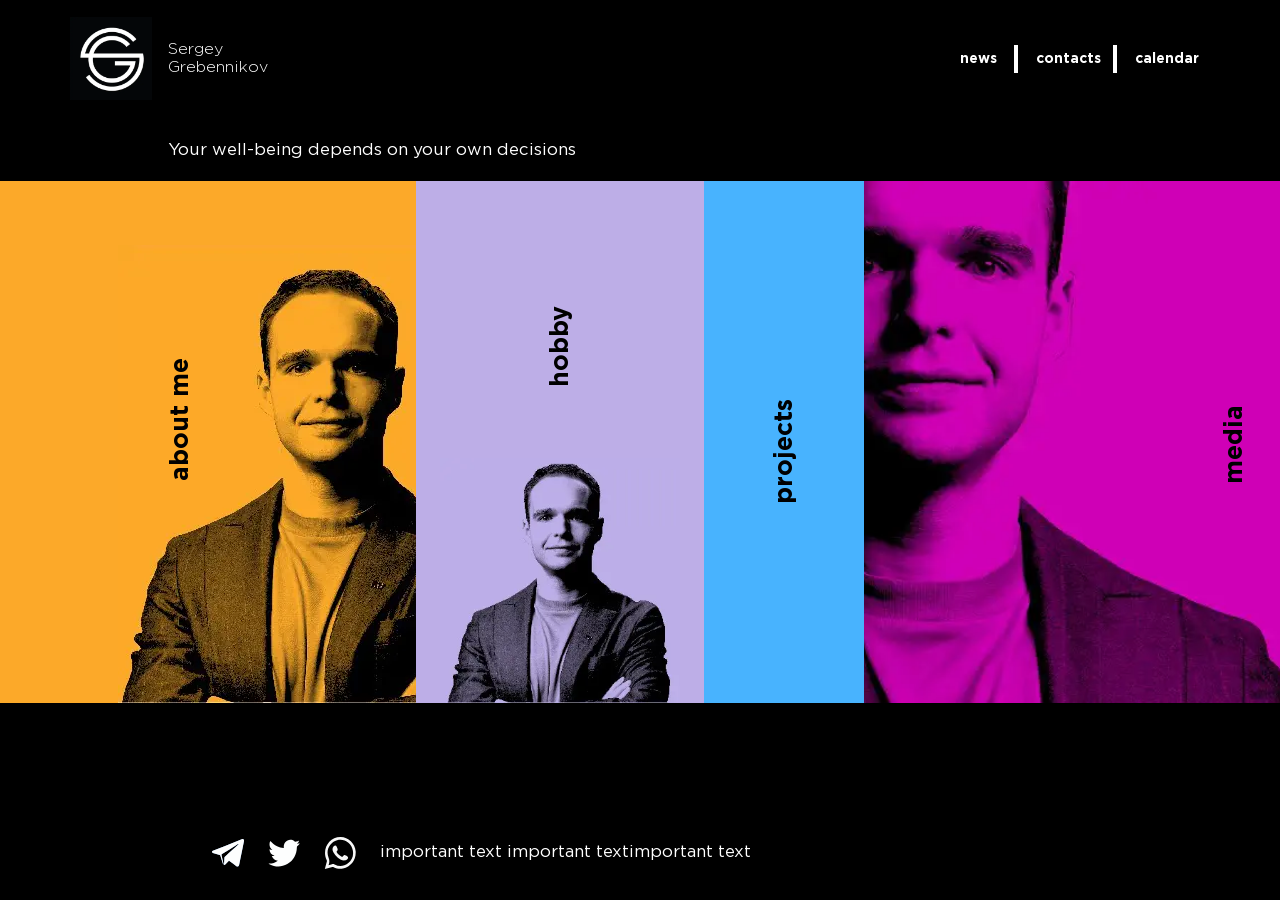
==== index.html @ 710b9862 "финальная версия сайта" ====
<!DOCTYPE html><html lang="en"><head>    <meta charset="UTF-8">    <meta name="viewport" content="width=device-width, initial-scale=1, shrink-to-fit=no">    <base href="/">    <link rel="icon" href="/assets/img/logo.svg" type="svg+xml">    <link rel="stylesheet" href="/assets/css/swiper-bundle.min.css">    <link rel="stylesheet" href="/assets/css/bootstrap-reboot.min.css">    <link rel="stylesheet" href="/assets/css/bootstrap-grid.min.css">    <link rel="stylesheet" href="/assets/css/index.css">    <!-- <script src="https://polyfill.io/v3/polyfill.min.js?flags=gated&features=IntersectionObserver"        crossorigin="anonymous"></script>    <script async src="https://cdn.jsdelivr.net/npm/loading-attribute-polyfill@0.2.0/loading-attribute-polyfill.min.js"        integrity="sha256-kX73NqVUoUbV0K44kgoqP8P8IZfU0OEjr/afCnK2Mrg=" crossorigin="anonymous"></script> -->    <title>Sergey Grebennikov</title></head><body><header>  <div class="container p-0">    <div class="header-container mobile">      <div class="logo__section">        <a class="logo__wrapper" href="/">          <picture><source srcset="/assets/img/logo.webp" type="image/webp"><img src="/assets/img/logo.png" alt="Logo"></picture>        </a>        <div class="logo__name">Sergey Grebennikov</div>      </div>      <div class="hamburger__section" id="hamburgerSection">        <div class="hamburger__item"></div>        <a href="about.html" class="menu-link active">news</a>        <div class="hamburger__item"></div>        <a href="contacts.html" class="menu-link">contacts</a>        <div class="hamburger__item"></div>        <a href="calendar.html" class="menu-link">calendar</a>        <a class="logo__wrapper__opened" href="/">          <picture><source srcset="/assets/img/logo.webp" type="image/webp"><img src="/assets/img/logo.png" alt="Logo"></picture>        </a>      </div>    </div>    <div class="header-container desktop">      <div class="logo__section">        <a class="logo__wrapper" href="/">          <picture><source srcset="/assets/img/logo.webp" type="image/webp"><img src="/assets/img/logo.png" alt="Logo"></picture>        </a>        <div class="logo__name">Sergey Grebennikov</div>      </div>      <div class="desktop-links">        <a href="about.html" class="menu-link" style="width: 36px;">news</a>        <div class="hamburger__item"></div>        <a href="contacts.html" class="menu-link" style="width: 59px;">contacts</a>        <div class="hamburger__item"></div>        <a href="calendar.html" class="menu-link" style="width: 60px;">calendar</a>      </div>    </div>  </div></header><div id="animationsPolygon"></div><h1 class="container">  Your well-being depends  on your own decisions</h1><main class="index-main">    <section class="primary">  <div class="section-slider">    <div class="swiper" id="primarySlider">      <div class="swiper-wrapper primary-slider-wrapper">        <div class="swiper-slide primary-slider-slide">          <!-- Обо мне -->          <div class="section" data-name="about" data-order="1" data-inner="0">            <div class="slide-1">              <picture><source srcset="/assets/img/primary/about2.webp" type="image/webp"><img class="section-img" src="/assets/img/primary/about2.png" alt=""></picture>              <p class="section-name">about me</p>            </div>            <!-- <div class="slide-2">        <iframe width="100%" height="75vh" src="https://www.youtube.com/embed/Y_-DgHVEuAc"          title="Touched him without his permission" frameborder="0"          allow="accelerometer; autoplay; clipboard-write; encrypted-media; gyroscope; picture-in-picture"          allowfullscreen></iframe>        <div class="test">          <button class="transparent-btn" id="toLast">            <picture><source srcset="/assets/img/right-white.svg" type="image/webp"><img src="/assets/img/right-white.svg" alt="Далее"></picture>          </button>        </div>      </div> -->            <div class="slide-3">            </div>          </div>        </div>        <div class="swiper-slide primary-slider-slide">          <!-- Хобби -->          <div class="section" data-name="hobby" data-order="2" data-inner="1">            <p class="section-name" data-position-hobby="outer" data-parent="hobby">hobby</p>            <div class="slide-1">              <picture><source srcset="/assets/img/primary/hobby2.webp" type="image/webp"><img class="section-img" src="/assets/img/primary/hobby2.png" alt=""></picture>            </div>            <div class="slide-2">            </div>          </div>        </div>        <div class="swiper-slide primary-slider-slide">          <!-- Проекты -->          <div class="section" data-name="projects" data-order="3" data-inner="2">            <p class="section-name" data-position-projects="outer" data-parent="projects">projects</p>            <picture><source srcset="/assets/img/primary/projects2.webp" type="image/webp"><img class="section-img" src="/assets/img/primary/projects2.png" alt=""></picture>            <div class="slide-2">            </div>          </div>        </div>        <div class="swiper-slide primary-slider-slide">          <!-- Медиа -->          <div class="section" data-name="media" data-order="4" data-inner="3">            <div class="slide-1">              <picture><source srcset="/assets/img/primary/newmedia-mobile.webp" type="image/webp"><img class="section-img" src="/assets/img/primary/newmedia-mobile.png" alt=""></picture>              <p class="section-name">media</p>            </div>            <div class="slide-2">            </div>          </div>        </div>      </div>    </div>  </div>  <div class="section-slider-desktop">    <div class="section-desktop" data-name="about" data-order="0">      <div class="section-desktop__content_wrapper">        <div class="section-desktop__content">          <div class="section-name">about me</div>          <div class="section-img">            <picture><source srcset="/assets/img/primary/about2.webp" type="image/webp"><img src="/assets/img/primary/about2.png" alt=""></picture>          </div>        </div>      </div>    </div>    <div class="section-desktop" data-name="hobby" data-order="1">      <div class="section-desktop__content_wrapper">        <div class="section-desktop__content">          <div class="section-name">hobby</div>          <div class="section-img">            <picture><source srcset="/assets/img/primary/hobby2.webp" type="image/webp"><img src="/assets/img/primary/hobby2.png" alt=""></picture>          </div>        </div>      </div>    </div>    <div class="section-desktop" data-name="projects" data-order="2">      <div class="section-desktop__content_wrapper">        <div class="section-desktop__content">          <div class="section-name">projects</div>        </div>      </div>    </div>    <div class="section-desktop" data-name="media" data-order="3">      <div class="section-desktop__content_wrapper">        <div class="section-desktop__content">          <div class="section-name">media</div>          <div class="section-img">            <picture><source srcset="/assets/img/primary/media2.webp" type="image/webp"><img src="/assets/img/primary/media2.png" alt=""></picture>          </div>        </div>      </div>    </div>  </div>  <!-- Внутренний слайдер для главной для десктопа -->  <div class="swiper primary-swiper-desktop" id="primarySwiperDesktop">    <div class="swiper-wrapper">      <div class="swiper-slide">        <div class="section-desktop about-slide">          <div class="inactive-content">            <div class="left">              <div class="direction">                <svg width="14" height="23" viewBox="0 0 14 23" fill="none" xmlns="http://www.w3.org/2000/svg">                  <path d="M2 21L11.5 11.5L2 2" stroke="white" stroke-width="3" />                </svg>              </div>              <div class="slide-name">about me</div>            </div>            <div class="right">              <div class="direction">                <svg width="14" height="23" viewBox="0 0 14 23" fill="none" xmlns="http://www.w3.org/2000/svg">                  <path d="M2 21L11.5 11.5L2 2" stroke="white" stroke-width="3" />                </svg>              </div>              <div class="slide-name">about me</div>            </div>          </div>          <div class="active-content">            <div class="left-absolute">              <div class="left-absolute__content">                <div class="slide-name">about me</div>                <div class="direction">                  <svg width="14" height="23" viewBox="0 0 14 23" fill="none" xmlns="http://www.w3.org/2000/svg">                    <path d="M2 21L11.5 11.5L2 2" stroke="white" stroke-width="3" />                  </svg>                </div>              </div>            </div>            <div class="slide-left">              <div class="relative">                <div class="slide-name">                  about me                </div>                <div class="slide-image">                  <picture><source srcset="/assets/img/primary/about2.webp" type="image/webp"><img src="/assets/img/primary/about2.png" alt=""></picture>                </div>              </div>            </div>            <div class="slide-right container">              <div class="text-wrap">                <div class="vertical-text-slider">                  <div class="swiper-button-next vertical-text-next"></div>                  <div class="swiper-button-prev vertical-text-prev"></div>                  <div class="swiper" id="desktopVerticalTextSlider">                    <div class="swiper-wrapper">                      <div class="swiper-slide">                        <div class="vertical-text-slider__slide">                          <div class="text-block">                            <p class="date">2008</p>                            <p class="text">Lorem ipsum dolor sit amet consectetur adipisicing elit. Explicabo                              recusandae                              ratione,                              soluta                              illum                              est dolores dolore repellat minima repudiandae iure corrupti? Ullam suscipit laboriosam                              odit                              magni                              illo                              veniam quod                              maiores!</p>                          </div>                          <div class="text-block">                            <p class="date">2009</p>                            <p class="text">Lorem ipsum dolor sit amet consectetur adipisicing elit. Explicabo                              recusandae                              ratione,                              soluta                              illum                              est dolores dolore repellat minima repudiandae iure corrupti? Ullam suscipit laboriosam                              odit                              magni                              illo                              veniam quod                              maiores!</p>                          </div>                          <div class="text-block">                            <p class="date">2010</p>                            <p class="text">Lorem ipsum dolor sit amet consectetur adipisicing elit. Explicabo                              recusandae                              ratione,                              soluta                              illum                              est dolores dolore repellat minima repudiandae iure corrupti? Ullam suscipit laboriosam                              odit                              magni                              illo                              veniam quod                              maiores!</p>                          </div>                          <div class="text-block">                            <p class="date">2011</p>                            <p class="text">Lorem ipsum dolor sit amet consectetur adipisicing elit. Explicabo                              recusandae                              ratione,                              soluta                              illum                              est dolores dolore repellat minima repudiandae iure corrupti? Ullam suscipit laboriosam                              odit                              magni                              illo                              veniam quod                              maiores!</p>                          </div>                          <div class="text-block">                            <p class="date">2012</p>                            <p class="text">Lorem ipsum dolor sit amet consectetur adipisicing elit. Explicabo                              recusandae                              ratione,                              soluta                              illum                              est dolores dolore repellat minima repudiandae iure corrupti? Ullam suscipit laboriosam                              odit                              magni                              illo                              veniam quod                              maiores!</p>                          </div>                          <div class="text-block">                            <p class="date">2013</p>                            <p class="text">Lorem ipsum dolor sit amet consectetur adipisicing elit. Explicabo                              recusandae                              ratione,                              soluta                              illum                              est dolores dolore repellat minima repudiandae iure corrupti? Ullam suscipit laboriosam                              odit                              magni                              illo                              veniam quod                              maiores!</p>                          </div>                          <div class="text-block">                            <p class="date">2014</p>                            <p class="text">Lorem ipsum dolor sit amet consectetur adipisicing elit. Explicabo                              recusandae                              ratione,                              soluta                              illum                              est dolores dolore repellat minima repudiandae iure corrupti? Ullam suscipit laboriosam                              odit                              magni                              illo                              veniam quod                              maiores!</p>                          </div>                        </div>                      </div>                    </div>                  </div>                </div>                <!-- <div class="text-col">                  <p class="date">2008</p>                  <p class="text">Lorem ipsum dolor sit, amet consectetur adipisicing elit. Quaerat, perferendis? Aut                    deserunt, exercitationem et nostrum harum aliquam libero distinctio id laborum quia odit laudantium                    cum, ea nemo molestiae officiis unde!</p>                  <p class="date">2009</p>                  <p class="text">Lorem ipsum dolor sit, amet consectetur adipisicing elit. Quaerat, perferendis? Aut                    deserunt, exercitationem et nostrum harum aliquam libero distinctio id laborum quia odit laudantium                    cum, ea nemo molestiae officiis unde!</p>                </div>                <div class="text-col">                  <p class="date">2010</p>                  <p class="text">Lorem ipsum dolor sit, amet consectetur adipisicing elit. Quaerat, perferendis? Aut                    deserunt, exercitationem et nostrum harum aliquam libero distinctio id laborum quia odit laudantium                    cum, ea nemo molestiae officiis unde!</p>                  <p class="date">2011</p>                  <p class="text">Lorem ipsum dolor sit, amet consectetur adipisicing elit. Quaerat, perferendis? Aut                    deserunt, exercitationem et nostrum harum aliquam libero distinctio id laborum quia odit laudantium                    cum, ea nemo molestiae officiis unde!</p>                </div> -->              </div>            </div>            <div class="right-absolute">              <div class="right-absolute__content">                <div class="slide-name">about me</div>                <div class="direction">                  <svg width="14" height="23" viewBox="0 0 14 23" fill="none" xmlns="http://www.w3.org/2000/svg">                    <path d="M2 21L11.5 11.5L2 2" stroke="white" stroke-width="3" />                  </svg>                </div>              </div>            </div>          </div>        </div>      </div>      <div class="swiper-slide">        <div class="section-desktop hobby-slide">          <div class="active-content">            <div class="left-absolute">              <div class="left-absolute__content">                <div class="slide-name">hobby</div>                <div class="direction">                  <svg width="14" height="23" viewBox="0 0 14 23" fill="none" xmlns="http://www.w3.org/2000/svg">                    <path d="M2 21L11.5 11.5L2 2" stroke="white" stroke-width="3" />                  </svg>                </div>              </div>            </div>            <div class="slide-left">              <div class="relative">                <div class="slide-name">                  hobby                </div>                <div class="slide-image">                  <picture><source srcset="/assets/img/primary/hobby2.webp" type="image/webp"><img src="/assets/img/primary/hobby2.png" alt=""></picture>                </div>              </div>            </div>            <div class="slide-right container">              <div class="desktop-vertical-slider">                <div class="swiper-button-next hobbydesktop-next"></div>                <div class="swiper-button-prev hobbydesktop-prev"></div>                <div class="swiper hobbydesktop-" id="hobbyDesktopSlider">                  <div class="swiper-wrapper">                    <div class="swiper-slide">                      <div class="desktop-vertical-slide">                        <a href="">                          <p class="title">Title</p>                          <p class="subtitle">Subtitle</p>                          <div class="image"></div>                        </a>                        <a href="">                          <p class="title">Title</p>                          <p class="subtitle">Subtitle</p>                          <div class="image"></div>                        </a>                      </div>                    </div>                    <div class="swiper-slide">                      <div class="desktop-vertical-slide">                        <a href="">                          <p class="title">Title</p>                          <p class="subtitle">Subtitle</p>                          <div class="image"></div>                        </a>                        <a href="">                          <p class="title">Title</p>                          <p class="subtitle">Subtitle</p>                          <div class="image"></div>                        </a>                      </div>                    </div>                    <div class="swiper-slide">                      <div class="desktop-vertical-slide">                        <a href="">                          <p class="title">Title</p>                          <p class="subtitle">Subtitle</p>                          <div class="image"></div>                        </a>                        <a href="">                          <p class="title">Title</p>                          <p class="subtitle">Subtitle</p>                          <div class="image"></div>                        </a>                      </div>                    </div>                    <div class="swiper-slide">                      <div class="desktop-vertical-slide">                        <a href="">                          <p class="title">Title</p>                          <p class="subtitle">Subtitle</p>                          <div class="image"></div>                        </a>                        <a href="">                          <p class="title">Title</p>                          <p class="subtitle">Subtitle</p>                          <div class="image"></div>                        </a>                      </div>                    </div>                  </div>                </div>              </div>            </div>            <div class="right-absolute">              <div class="right-absolute__content">                <div class="slide-name">hobby</div>                <div class="direction">                  <svg width="14" height="23" viewBox="0 0 14 23" fill="none" xmlns="http://www.w3.org/2000/svg">                    <path d="M2 21L11.5 11.5L2 2" stroke="white" stroke-width="3" />                  </svg>                </div>              </div>            </div>          </div>        </div>      </div>      <div class="swiper-slide">        <div class="section-desktop projects-slide">          <div class="active-content">            <div class="left-absolute">              <div class="left-absolute__content">                <div class="slide-name">projects</div>                <div class="direction">                  <svg width="14" height="23" viewBox="0 0 14 23" fill="none" xmlns="http://www.w3.org/2000/svg">                    <path d="M2 21L11.5 11.5L2 2" stroke="white" stroke-width="3" />                  </svg>                </div>              </div>            </div>            <div class="slide-left">              <div class="slide-name">                projects              </div>              <div class="slide-image">              </div>            </div>            <div class="slide-right container">              <div class="desktop-vertical-slider">                <div class="swiper-button-next projectsdesktop-next"></div>                <div class="swiper-button-prev projectsdesktop-prev"></div>                <div class="swiper projectsdesktop-" id="projectsDesktopSlider">                  <div class="swiper-wrapper">                    <div class="swiper-slide">                      <div class="desktop-vertical-slide">                        <a href="">                          <p class="title">Title</p>                          <p class="subtitle">Subtitle</p>                          <div class="image"></div>                        </a>                        <a href="">                          <p class="title">Title</p>                          <p class="subtitle">Subtitle</p>                          <div class="image"></div>                        </a>                      </div>                    </div>                    <div class="swiper-slide">                      <div class="desktop-vertical-slide">                        <a href="">                          <p class="title">Title</p>                          <p class="subtitle">Subtitle</p>                          <div class="image"></div>                        </a>                        <a href="">                          <p class="title">Title</p>                          <p class="subtitle">Subtitle</p>                          <div class="image"></div>                        </a>                      </div>                    </div>                    <div class="swiper-slide">                      <div class="desktop-vertical-slide">                        <a href="">                          <p class="title">Title</p>                          <p class="subtitle">Subtitle</p>                          <div class="image"></div>                        </a>                        <a href="">                          <p class="title">Title</p>                          <p class="subtitle">Subtitle</p>                          <div class="image"></div>                        </a>                      </div>                    </div>                    <div class="swiper-slide">                      <div class="desktop-vertical-slide">                        <a href="">                          <p class="title">Title</p>                          <p class="subtitle">Subtitle</p>                          <div class="image"></div>                        </a>                        <a href="">                          <p class="title">Title</p>                          <p class="subtitle">Subtitle</p>                          <div class="image"></div>                        </a>                      </div>                    </div>                  </div>                </div>              </div>            </div>            <div class="right-absolute">              <div class="right-absolute__content">                <div class="slide-name">projects</div>                <div class="direction">                  <svg width="14" height="23" viewBox="0 0 14 23" fill="none" xmlns="http://www.w3.org/2000/svg">                    <path d="M2 21L11.5 11.5L2 2" stroke="white" stroke-width="3" />                  </svg>                </div>              </div>            </div>          </div>        </div>      </div>      <div class="swiper-slide">        <div class="section-desktop media-slide">          <div class="active-content">            <div class="left-absolute">              <div class="left-absolute__content">                <div class="slide-name">media</div>                <div class="direction">                  <svg width="14" height="23" viewBox="0 0 14 23" fill="none" xmlns="http://www.w3.org/2000/svg">                    <path d="M2 21L11.5 11.5L2 2" stroke="white" stroke-width="3" />                  </svg>                </div>              </div>            </div>            <div class="slide-left">              <div class="relative">                <div class="slide-name">                  media                </div>                <div class="slide-image">                  <picture><source srcset="/assets/img/primary/media2.webp" type="image/webp"><img src="/assets/img/primary/media2.png" alt=""></picture>                </div>              </div>            </div>            <div class="slide-right container">              <div class="desktop-vertical-slider">                <div class="swiper-button-next mediadesktop-next"></div>                <div class="swiper-button-prev mediadesktop-prev"></div>                <div class="swiper mediadesktop-" id="mediaDesktopSlider">                  <div class="swiper-wrapper">                    <div class="swiper-slide">                      <div class="desktop-vertical-slide">                        <a href="">                          <p class="title">Title</p>                          <p class="subtitle">Subtitle</p>                          <div class="image"></div>                        </a>                        <a href="">                          <p class="title">Title</p>                          <p class="subtitle">Subtitle</p>                          <div class="image"></div>                        </a>                      </div>                    </div>                    <div class="swiper-slide">                      <div class="desktop-vertical-slide">                        <a href="">                          <p class="title">Title</p>                          <p class="subtitle">Subtitle</p>                          <div class="image"></div>                        </a>                        <a href="">                          <p class="title">Title</p>                          <p class="subtitle">Subtitle</p>                          <div class="image"></div>                        </a>                      </div>                    </div>                    <div class="swiper-slide">                      <div class="desktop-vertical-slide">                        <a href="">                          <p class="title">Title</p>                          <p class="subtitle">Subtitle</p>                          <div class="image"></div>                        </a>                        <a href="">                          <p class="title">Title</p>                          <p class="subtitle">Subtitle</p>                          <div class="image"></div>                        </a>                      </div>                    </div>                    <div class="swiper-slide">                      <div class="desktop-vertical-slide">                        <a href="">                          <p class="title">Title</p>                          <p class="subtitle">Subtitle</p>                          <div class="image"></div>                        </a>                        <a href="">                          <p class="title">Title</p>                          <p class="subtitle">Subtitle</p>                          <div class="image"></div>                        </a>                      </div>                    </div>                  </div>                </div>              </div>            </div>            <div class="right-absolute">              <div class="right-absolute__content">                <div class="slide-name">media</div>                <div class="direction">                  <svg width="14" height="23" viewBox="0 0 14 23" fill="none" xmlns="http://www.w3.org/2000/svg">                    <path d="M2 21L11.5 11.5L2 2" stroke="white" stroke-width="3" />                  </svg>                </div>              </div>            </div>          </div>        </div>      </div>    </div>  </div>  <!--   Это слайдер, который включается при клике на любую вкладку из primary,  весь новый контент по этим вкладкам - когда они в открытом виде - добавлять сюда-->  <div id="innerSliderPolygon">    <div class="section-slider inner-section-slider">      <div class="swiper" id="innerPrimarySlider">        <div class="swiper-wrapper inner-primary-slider-wrapper">          <div class="swiper-slide">            <div class="about">              <div class="vertical-text-slider">                <div class="swiper-button-next vertical-text-next"></div>                <div class="swiper-button-prev vertical-text-prev"></div>                <div class="swiper" id="mobileVerticalTextSlider">                  <div class="swiper-wrapper">                    <div class="swiper-slide">                      <div class="vertical-text-slider__slide">                        <p class="date">2008</p>                        <p class="text">Lorem ipsum dolor sit amet consectetur adipisicing elit. Explicabo recusandae                          ratione,                          soluta                          illum                          est dolores dolore repellat minima repudiandae iure corrupti? Ullam suscipit laboriosam odit                          magni                          illo                          veniam quod                          maiores!</p>                        <p class="date">2009</p>                        <p class="text">Lorem, ipsum dolor sit amet consectetur adipisicing elit. Quia, earum? Excepturi                          maxime,                          dolore                          voluptas, inventore doloribus ipsa incidunt laborum vero sint, aliquam reiciendis. Debitis                          error quos                          officia dolor                          veniam recusandae.</p>                        <p class="date">2010</p>                        <p class="text">Lorem, ipsum dolor sit amet consectetur adipisicing elit. Quia, earum? Excepturi                          maxime,                          dolore                          voluptas, inventore doloribus ipsa incidunt laborum vero sint, aliquam reiciendis. Debitis                          error quos                          officia dolor                          veniam recusandae.</p>                        <p class="date">2011</p>                        <p class="text">Lorem, ipsum dolor sit amet consectetur adipisicing elit. Quia, earum? Excepturi                          maxime,                          dolore                          voluptas, inventore doloribus ipsa incidunt laborum vero sint, aliquam reiciendis. Debitis                          error quos                          officia dolor                          veniam recusandae.</p>                        <p class="date">2012</p>                        <p class="text">Lorem, ipsum dolor sit amet consectetur adipisicing elit. Quia, earum? Excepturi                          maxime,                          dolore                          voluptas, inventore doloribus ipsa incidunt laborum vero sint, aliquam reiciendis. Debitis                          error quos                          officia dolor                          veniam recusandae.</p>                      </div>                    </div>                  </div>                </div>              </div>              <!-- <p class="date">2008</p>              <p class="text">Lorem ipsum dolor sit amet consectetur adipisicing elit. Explicabo recusandae                ratione,                soluta                illum                est dolores dolore repellat minima repudiandae iure corrupti? Ullam suscipit laboriosam odit                magni                illo                veniam quod                maiores!</p>              <p class="date">2009</p>              <p class="text">Lorem, ipsum dolor sit amet consectetur adipisicing elit. Quia, earum? Excepturi                maxime,                dolore                voluptas, inventore doloribus ipsa incidunt laborum vero sint, aliquam reiciendis. Debitis                error quos                officia dolor                veniam recusandae.</p> -->            </div>          </div>          <div class="swiper-slide">            <div class="hobby">              <p class="section-name section-name__scrolled_no-animation" data-position-hobby="inner">hobby</p>              <div class="mobile-vertical-slider">                <div class="swiper-wrapper">                  <!-- Slider main container -->                  <div class="hobby-slider">                    <!-- Additional required wrapper -->                    <div class="swiper-wrapper">                      <!-- Slides -->                      <div class="swiper-slide">                        <div class="d-flex flex-column">                          <p class="section-title">                            Title about hobby                          </p>                          <p class="section-subtitle">                            Subtitle                          </p>                          <div class="image-wrapper">                            <p class="image-wrapper__text">Text</p>                          </div>                        </div>                      </div>                      <div class="swiper-slide">                        <div class="d-flex flex-column">                          <p class="section-title">                            Title about hobby                          </p>                          <p class="section-subtitle">                            Subtitle                          </p>                          <div class="image-wrapper">                            <p class="image-wrapper__text">Text</p>                          </div>                        </div>                      </div>                      <div class="swiper-slide">                        <div class="d-flex flex-column">                          <p class="section-title">                            Title about hobby                          </p>                          <p class="section-subtitle">                            Subtitle                          </p>                          <div class="image-wrapper">                            <p class="image-wrapper__text">Text</p>                          </div>                        </div>                      </div>                    </div>                  </div>                </div>                <div class="swiper-button-next hobby-next"></div>                <!-- <div class="swiper-button-prev hobby-prev"></div> -->              </div>            </div>          </div>          <div class="swiper-slide">            <div class="projects">              <p class="section-name section-name__scrolled_no-animation" data-position-projects="inner">projects</p>              <div class="mobile-vertical-slider">                <div class="swiper-wrapper">                  <!-- Slider main container -->                  <div class="swiper projects-slider">                    <!-- Additional required wrapper -->                    <div class="swiper-wrapper">                      <!-- Slides -->                      <div class="swiper-slide">                        <div class="d-flex flex-column">                          <a href="single.html" class="d-flex flex-column">                            <p class="section-title">                              Title about projects                            </p>                            <p class="section-subtitle">                              Subtitle                            </p>                            <div class="image-wrapper">                              <p class="image-wrapper__text">Text</p>                            </div>                          </a>                        </div>                      </div>                      <div class="swiper-slide">                        <div class="d-flex flex-column">                          <p class="section-title">                            Title about projects                          </p>                          <p class="section-subtitle">                            Subtitle                          </p>                          <div class="image-wrapper">                            <p class="image-wrapper__text">Text</p>                          </div>                        </div>                      </div>                      <div class="swiper-slide">                        <div class="d-flex flex-column">                          <p class="section-title">                            Title about projects                          </p>                          <p class="section-subtitle">                            Subtitle                          </p>                          <div class="image-wrapper">                            <p class="image-wrapper__text">Text</p>                          </div>                        </div>                      </div>                    </div>                  </div>                </div>                <div class="swiper-button-next projects-next"></div>                <!-- <div class="swiper-button-prev projects-prev"></div> -->              </div>            </div>          </div>          <div class="swiper-slide">            <div class="media">              <h3 class="section-title">                Title about projects              </h3>              <h6 class="section-subtitle">                Subtitle              </h6>              <div class="podcast-row">                <div class="swiper" id="mediaSlider">                  <div class="swiper-wrapper media-slider">                    <div class="swiper-slide">                      <div class="podcast-col">                        <div class="item"><picture><source srcset="/assets/img/media/1.webp" type="image/webp"><img src="/assets/img/media/1.png" alt=""></picture>                          <p>03/05/2022</p>                        </div>                        <div class="item"><picture><source srcset="/assets/img/media/2.webp" type="image/webp"><img src="/assets/img/media/2.png" alt=""></picture>                          <p>03/05/2022</p>                        </div>                      </div>                    </div>                    <div class="swiper-slide">                      <div class="podcast-col">                        <div class="item"><picture><source srcset="/assets/img/media/1.webp" type="image/webp"><img src="/assets/img/media/1.png" alt=""></picture>                          <p>03/05/2022</p>                        </div>                        <div class="item"><picture><source srcset="/assets/img/media/2.webp" type="image/webp"><img src="/assets/img/media/2.png" alt=""></picture>                          <p>03/05/2022</p>                        </div>                      </div>                    </div>                    <div class="swiper-slide">                      <div class="podcast-col">                        <div class="item"><picture><source srcset="/assets/img/media/1.webp" type="image/webp"><img src="/assets/img/media/1.png" alt=""></picture>                          <p>03/05/2022</p>                        </div>                        <div class="item"><picture><source srcset="/assets/img/media/2.webp" type="image/webp"><img src="/assets/img/media/2.png" alt=""></picture>                          <p>03/05/2022</p>                        </div>                      </div>                    </div>                    <div class="swiper-slide">                      <div class="podcast-col">                        <div class="item"><picture><source srcset="/assets/img/media/1.webp" type="image/webp"><img src="/assets/img/media/1.png" alt=""></picture>                          <p>03/05/2022</p>                        </div>                        <div class="item"><picture><source srcset="/assets/img/media/2.webp" type="image/webp"><img src="/assets/img/media/2.png" alt=""></picture>                          <p>03/05/2022</p>                        </div>                      </div>                    </div>                    <div class="swiper-slide">                      <div class="podcast-col">                        <div class="item"><picture><source srcset="/assets/img/media/1.webp" type="image/webp"><img src="/assets/img/media/1.png" alt=""></picture>                          <p>03/05/2022</p>                        </div>                        <div class="item"><picture><source srcset="/assets/img/media/2.webp" type="image/webp"><img src="/assets/img/media/2.png" alt=""></picture>                          <p>03/05/2022</p>                        </div>                      </div>                    </div>                  </div>                </div>              </div>            </div>          </div>        </div>      </div>    </div>  </div></section></main><footer>  <div class="d-flex container">    <a href="http://" target="_blank" rel="noopener noreferrer">      <picture><source srcset="/assets/img/social/tg.svg" type="image/webp"><img src="/assets/img/social/tg.svg" alt="telegram"></picture>    </a>    <a href="http://" target="_blank" rel="noopener noreferrer">      <picture><source srcset="/assets/img/social/tw.svg" type="image/webp"><img src="/assets/img/social/tw.svg" alt="twitter"></picture>    </a>    <a href="http://" target="_blank" rel="noopener noreferrer">      <picture><source srcset="/assets/img/social/wa.svg" type="image/webp"><img src="/assets/img/social/wa.svg" alt="whatsapp"></picture>    </a>    <p>important text important textimportant text</p>  </div></footer><div class="block-for-margin"></div><script src="/assets/js/swiper-bundle.min.js"></script><script src="/assets/js/index.js"></script><script src="/assets/js/player.js"></script></body>
---- assets/css/index.css ----
@font-face{font-family:'Gotham pro light';src:url(../fonts/gothampro_light.ttf) format("truetype");font-weight:400;font-style:normal}@font-face{font-family:'Gotham pro';src:url(../fonts/gothampro.ttf) format("truetype");font-weight:400;font-style:normal}@font-face{font-family:'Gotham pro medium';src:url(../fonts/gothampro_medium.ttf) format("truetype");font-weight:400;font-style:normal}@font-face{font-family:'Gotham pro bold';src:url(../fonts/gothampro_bold.ttf) format("truetype");font-weight:400;font-style:normal}@font-face{font-family:'Gotham pro black';src:url(../fonts/gothampro_black.ttf) format("truetype");font-weight:400;font-style:normal}header{position:fixed;top:0;left:0;width:100%;z-index:3;background:-o-radial-gradient(7.37% 55.34%,184.77% 147%,#000 0,#000 7.37%,#000 100%);background:radial-gradient(184.77% 147% at 7.37% 55.34%,#000 0,#000 7.37%,#000 100%)}header .desktop{display:none!important}header .header-container{display:-webkit-box;display:-ms-flexbox;display:flex;-webkit-box-pack:justify;-ms-flex-pack:justify;justify-content:space-between;-webkit-box-align:center;-ms-flex-align:center;align-items:center;padding:17px 20px;position:relative;overflow:hidden}header .logo__section{display:-webkit-box;display:-ms-flexbox;display:flex;-webkit-box-align:center;-ms-flex-align:center;align-items:center}header .logo__wrapper{width:57px}header .logo__wrapper img{width:100%}header .logo__name{margin-left:16px;width:103px;font-size:16px;line-height:18px;color:#fff;font-family:"Gotham pro light"}header .active{color:#fca929!important}header .active-divider{background-color:#fca929}.hamburger__section{display:-webkit-box;display:-ms-flexbox;display:flex;-webkit-box-pack:end;-ms-flex-pack:end;justify-content:flex-end;width:31px;padding:1.5px 0;-webkit-transform:rotateZ(90deg);-ms-transform:rotate(90deg);transform:rotateZ(90deg);position:absolute;right:34px;background:-o-radial-gradient(7.37% 55.34%,184.77% 147%,#000 0,#000 7.37%,#000 100%);background:radial-gradient(184.77% 147% at 7.37% 55.34%,#000 0,#000 7.37%,#000 100%);z-index:2;-webkit-transition:all .5s;-o-transition:all .5s;transition:all .5s}.hamburger__section a{width:0;opacity:0;margin-left:0;visibility:hidden;-webkit-transition:all 1s;-o-transition:all 1s;transition:all 1s}.hamburger__section a img{max-width:57px}.hamburger__section__opened{right:20px;-webkit-transform:rotateZ(0);-ms-transform:rotate(0);transform:rotateZ(0);width:calc(100vw - 42px);-webkit-animation-name:openHamburger;animation-name:openHamburger;-webkit-box-align:center;-ms-flex-align:center;align-items:center;-webkit-animation-duration:.3s;animation-duration:.3s}.hamburger__section .showed-link{-webkit-animation-name:showLink;animation-name:showLink;-webkit-animation-duration:1s;animation-duration:1s}.hamburger__section__finally_opened a:not(.logo__wrapper__opened){text-align:center;-webkit-animation:showLink 1.2s;animation:showLink 1.2s;visibility:visible;opacity:1;font-size:14px;line-height:14px;color:#fff;font-family:"Gotham pro bold";margin:0 12px}.hamburger__section__finally_opened .logo__wrapper__opened{width:57px;visibility:visible;opacity:1;-webkit-transition:all .5s;-o-transition:all .5s;transition:all .5s}.hamburger__item{width:4px;height:28px;margin-left:3px;margin-right:3px;background:#fff;overflow:hidden}.desktop{-webkit-box-pack:justify;-ms-flex-pack:justify;justify-content:space-between;-webkit-box-align:center;-ms-flex-align:center;align-items:center}.desktop .desktop-links{display:-webkit-box;display:-ms-flexbox;display:flex;-webkit-box-align:center;-ms-flex-align:center;align-items:center}.desktop .desktop-links a{margin:0 15px;font-size:14px;line-height:14px;color:#fff;font-family:"Gotham pro bold";margin:0 15px;-webkit-transition:all .25s;-o-transition:all .25s;transition:all .25s}.desktop .desktop-links a:hover{color:#fca929}.primary{-webkit-transition:all 1s;-o-transition:all 1s;transition:all 1s;margin-top:2px}.primary .text-bottom{-webkit-transition:all 1s;-o-transition:all 1s;transition:all 1s}.primary .section-slider{display:-webkit-box;display:-ms-flexbox;display:flex;width:100%;height:100%;max-height:66vh;overflow:hidden}.primary .section-slider-desktop{display:none}.primary .section{width:100%;background-position:top right;background-size:100%;background-repeat:no-repeat;position:relative;overflow:hidden;height:66vh;min-height:420px}.primary .section .section-img{position:absolute;height:100%}.primary .section[data-name=about]{background-color:#fca929;-webkit-transition:all 1.5s;-o-transition:all 1.5s;transition:all 1.5s;position:relative}.primary .section[data-name=about] .slide-1{background-color:#fca929;z-index:2}.primary .section[data-name=about] .slide-1__scrolled{-webkit-animation:scrollLeft 2s;animation:scrollLeft 2s;left:-350%}.primary .section[data-name=about] .slide-1 .section-name{width:185px;bottom:calc(50% - 110px);right:-52px}.primary .section[data-name=about] .slide-2{height:100%;display:-webkit-box;display:-ms-flexbox;display:flex;-webkit-box-orient:vertical;-webkit-box-direction:normal;-ms-flex-direction:column;flex-direction:column;-webkit-box-align:end;-ms-flex-align:end;align-items:flex-end;-webkit-box-pack:center;-ms-flex-pack:center;justify-content:center;z-index:0}.primary .section[data-name=about] .slide-2 iframe,.primary .section[data-name=about] .slide-2 video{width:100%;height:50%}.primary .section[data-name=about] .slide-2 .transparent-btn{width:19px;border:none;background:0 0;margin:16px 26px 0 0;padding:0}.primary .section[data-name=about] .slide-2 .transparent-btn img{width:100%;position:initial}.primary .section[data-name=about] .slide-3{position:absolute;background-color:#fca929;width:100%;height:100%;right:-150%;top:0;display:-webkit-box;display:-ms-flexbox;display:flex;-webkit-box-pack:end;-ms-flex-pack:end;justify-content:flex-end}.primary .section[data-name=about] .slide-3 img{left:50px}.primary .section[data-name=about] .slide-3 .about{width:100%;height:100%;padding:50px}.primary .section[data-name=about] .slide-3__scrolled{-webkit-animation:scrollRight 1.5s;animation:scrollRight 1.5s;right:0}.primary .section[data-name=about] img{right:calc((66vh / 100) * -40);bottom:0}.primary .section[data-name=hobby]{background-color:#bdaee7;position:relative;z-index:1}.primary .section[data-name=hobby] .slide-1{background-color:#bdaee7}.primary .section[data-name=hobby] .slide-1__scrolled{-webkit-animation:scrollLeft 1.5s;animation:scrollLeft 1.5s;left:-350%}.primary .section[data-name=hobby] .slide-2{background-color:#bdaee7;position:absolute;width:100%;height:100%;right:-100%}.primary .section[data-name=hobby] .slide-2__scrolled{-webkit-animation:scrollRight 1.5s;animation:scrollRight 1.5s;right:0}.primary .section[data-name=hobby] .section-name{width:125px;top:116px;left:calc(50% - 62px);z-index:2}.primary .section[data-name=hobby] .section-name__scrolled{-webkit-animation:hobbyScrolled 1.5s;animation:hobbyScrolled 1.5s}.primary .section[data-name=hobby] .section-name__scrolled,.primary .section[data-name=hobby] .section-name__scrolled_no-animation{left:-30px}.primary .section[data-name=hobby] .section-img{max-height:210px;height:auto;bottom:0;left:50%;-webkit-transform:translate(-50%);-ms-transform:translate(-50%);transform:translate(-50%)}.primary .section[data-name=projects]{background-color:#48b3fe;position:relative;z-index:1}.primary .section[data-name=projects] .slide-1{background-color:#48b3fe}.primary .section[data-name=projects] .slide-1__scrolled{-webkit-animation:scrollLeft 1.5s;animation:scrollLeft 1.5s;left:-350%}.primary .section[data-name=projects] .slide-2{position:absolute;width:100%;height:100%;right:-100%}.primary .section[data-name=projects] .slide-2__scrolled{-webkit-animation:scrollRight 1.25s;animation:scrollRight 1.25s;right:0}.primary .section[data-name=projects] .section-name{width:210px;top:calc(50% - 11px);right:-68px}.primary .section[data-name=projects] .section-name__scrolled{-webkit-animation:projectScrolled 1.25s;animation:projectScrolled 1.25s}.primary .section[data-name=projects] .section-name__scrolled,.primary .section[data-name=projects] .section-name__scrolled_no-animation{z-index:2;right:calc(100% - 140px)}.primary .section[data-name=media]{background-color:#d000b6;position:relative;z-index:1}.primary .section[data-name=media] .slide-1{background-color:#d000b6}.primary .section[data-name=media] .slide-1__scrolled{-webkit-animation:scrollLeft 1.5s;animation:scrollLeft 1.5s;left:-350%}.primary .section[data-name=media] .slide-1 .section-name{width:176px;right:calc((68vh / 100) * -10);bottom:138px}.primary .section[data-name=media] .slide-2{position:absolute;width:100%;height:100%;right:-100%}.primary .section[data-name=media] .slide-2__scrolled{-webkit-animation:scrollRight .75s;animation:scrollRight .75s;right:0}.primary .section[data-name=media] .section-img{top:0;right:calc((68vh / 100) * -12)}.primary .text{padding-right:27px;margin-top:24px;font-size:16px;line-height:15px}.primary .chosen{-webkit-animation-name:slideout;animation-name:slideout;-webkit-animation-duration:.5s;animation-duration:.5s;width:calc(100vw - 33px)}.primary .chosen-full{-webkit-animation-name:slideoutFull;animation-name:slideoutFull;-webkit-animation-duration:.5s;animation-duration:.5s;width:100vw}.primary .hidden-1{-webkit-animation-name:slidein1;animation-name:slidein1;-webkit-animation-duration:.5s;animation-duration:.5s}.primary .hidden-2{-webkit-animation-name:slidein2;animation-name:slidein2;-webkit-animation-duration:.5s;animation-duration:.5s}.primary .hidden-3{-webkit-animation-name:slidein3;animation-name:slidein3;-webkit-animation-duration:.5s;animation-duration:.5s}.primary .slide-1{position:absolute;top:0;left:0;width:100%;height:100%;-webkit-transition:all .5s;-o-transition:all .5s;transition:all .5s;z-index:1}#innerSliderPolygon{position:absolute;top:-1000%}footer{position:fixed;bottom:0;left:0;width:100%;z-index:3;padding-top:31px;padding-left:33px;padding-right:31px;padding-bottom:16px;background:-o-radial-gradient(7.37% 55.34%,184.77% 147%,#000 0,#000 7.37%,#000 100%);background:radial-gradient(184.77% 147% at 7.37% 55.34%,#000 0,#000 7.37%,#000 100%)}footer img{margin-right:23px}footer p{font-size:12px;line-height:11px;color:#fff;font-family:"Gotham pro";margin-bottom:0}.block-for-margin{width:100%;height:80px;padding-top:31px;padding-left:33px;padding-right:31px}input[type=checkbox]+label{display:inline-block;position:relative;padding-left:28px;line-height:18px;cursor:pointer}input[type=checkbox]:checked{position:absolute;left:-9999px}input[type=checkbox]:checked+label:before{content:"";position:absolute;left:0;top:5px;width:18px;height:18px;border:1px solid #e5e5e5;background-color:#fff;border-radius:2px}input[type=checkbox]:checked+label:after{content:"";position:absolute;-webkit-transition:all .2s ease;-o-transition:all .2s ease;transition:all .2s ease;left:2px;top:9px;width:14px;height:7px;border-radius:1px;border-left:2px solid #e8a23a;border-bottom:2px solid #e8a23a;-webkit-transform:rotate(-45deg);-ms-transform:rotate(-45deg);transform:rotate(-45deg);opacity:1}input[type=checkbox]:not(:checked){position:absolute;left:-9999px}input[type=checkbox]:not(:checked)+label:before{content:"";position:absolute;left:0;top:5px;width:18px;height:18px;border:1px solid #e5e5e5;background-color:#fff;border-radius:2px}input[type=checkbox]:not(:checked)+label:after{content:"";position:absolute;-webkit-transition:all .2s ease;-o-transition:all .2s ease;transition:all .2s ease;left:2px;top:9px;width:14px;height:7px;border-radius:1px;border-left:2px solid #fff;border-bottom:2px solid #fff;-webkit-transform:rotate(-45deg);-ms-transform:rotate(-45deg);transform:rotate(-45deg);opacity:0}.about{background-color:#fca929;padding:72px 42px 54px 52px;height:100%}.about p{color:#000}.about .date{font-family:"Gotham pro bold";font-size:19px;line-height:18px;margin-bottom:8px}.about .text{margin-top:0;padding-left:0;margin-bottom:10px}.hobby,.projects{padding:40px 50px 40px 70px;position:relative;height:100%}.hobby{background-color:#bdaee7;position:relative}.hobby .section-name{left:-30px!important;top:116px!important;width:125px!important}.hobby .section-text{margin-left:43px;margin-top:29px;margin-bottom:0}.projects{background-color:#48b3fe}.projects .section-name{top:calc(50% - 11px)!important;width:210px}.projects .section-name__scrolled_no-animation{z-index:2;right:calc(100% - 140px)!important}.projects .widget-row{margin-top:15px;max-height:365px;overflow:scroll}.media{padding:22px 36px 36px 36px;background-color:#d000b6;height:100%}.media a,.media h3,.media h6,.media p{color:#fff}.media .podcast-row{margin-top:20px;padding-bottom:20px}.media .podcast-row #mediaSlider{height:100%}.media .podcast-row .item{margin-right:23px;margin-bottom:17px}.media .podcast-row .item img{width:150px;height:150px}.media .podcast-row .item p{margin-top:11px;font-size:14px;line-height:13px;font-family:"Gotham pro light"}.media .podcast-col{display:-webkit-box;display:-ms-flexbox;display:flex;-webkit-box-orient:vertical;-webkit-box-direction:normal;-ms-flex-direction:column;flex-direction:column;-webkit-transition:all .25s;-o-transition:all .25s;transition:all .25s}.media .podcast-col .item:last-of-type{margin-bottom:0}.podcast-row::-webkit-scrollbar{display:none}.news .news-wrapper{position:relative;padding:115px 0 100px 0;height:100vh;overflow:visible}.news .news-wrapper .swiper-button-next,.news .news-wrapper .swiper-button-prev{color:#fff!important;-webkit-transform:rotateZ(90deg);-ms-transform:rotate(90deg);transform:rotateZ(90deg)}.news .news-wrapper .swiper-button-next::after,.news .news-wrapper .swiper-button-prev::after{font-size:20px;font-weight:900}.news .news-wrapper .swiper-button-next{bottom:60px;left:calc(50% - 13px);top:unset}.news .news-wrapper .swiper-button-prev{top:95px;left:calc(50% - 13px)}.news .news-item{color:#fff;opacity:0;-webkit-transition:all .5s;-o-transition:all .5s;transition:all .5s;display:block}.news .news-item .news-title{font-family:"Gotham pro bold";font-size:27px;line-height:26px;margin-bottom:14px}.news .news-item .news-img img{width:100%}.news .news-item .news-bold{font-family:"Gotham pro bold";font-size:16px;line-height:18px;margin-top:32px;margin-bottom:16px}.news .news-item .news-annotation{font-family:"Gotham pro";font-size:16px;line-height:18px;margin-top:13px;margin-bottom:5px}.news .news-item .dots{margin-right:10px;padding:0;color:#fff;background:0 0;border:none;font-size:27px;line-height:26px;font-family:"Gotham pro bold"}.contacts .contacts-wrapper{margin-top:16px;min-height:70vh;color:#fff}.contacts h3{font-family:"Gotham pro bold";font-size:27px;line-height:26px;margin-bottom:14px;padding:0 20px}.contacts .img-wrapper{margin-bottom:48px}.contacts .img-wrapper img{width:100%}.contacts p{margin-bottom:8px;padding:0 20px}.contacts a,.contacts p{font-size:16px;line-height:15px;font-family:"Gotham pro light"}.contacts a{display:inline-block;margin-left:6px;color:#fff;text-decoration:none}.podcast-single .controls-component{margin-top:32px}.podcast-single button{background:0 0;border:none}.podcast-single .change-podcast{padding:0 54px;display:-webkit-box;display:-ms-flexbox;display:flex;-webkit-box-pack:justify;-ms-flex-pack:justify;justify-content:space-between;-webkit-box-align:center;-ms-flex-align:center;align-items:center}.podcast-single .change-podcast button{width:19px}.podcast-single .content{margin-top:45px;display:-webkit-box;display:-ms-flexbox;display:flex;-webkit-box-orient:vertical;-webkit-box-direction:normal;-ms-flex-direction:column;flex-direction:column;-webkit-box-align:center;-ms-flex-align:center;align-items:center;-webkit-box-pack:center;-ms-flex-pack:center;justify-content:center;padding:0 73px}.podcast-single .content .title{text-align:center;font-size:14px;line-height:13px;font-family:"Gotham pro light";margin-bottom:16px;text-align:left;width:100%}.podcast-single .content .podcast-banner{text-align:center;background-color:#bdaee7}.podcast-single .content .podcast-banner img{max-width:100%}.podcast-single .text-bottom{margin-top:37px;font-size:16px;line-height:15px;font-family:"Gotham pro light";padding-left:33px;padding-right:27px}.single-page{color:#000;font-family:"Gotham pro light";margin-bottom:80px}.single-page-wrapper{padding:22px 35px 80px 32px;height:100%;width:100%}.single-page .projects-page{background-color:#48b3fe}.single-page .hobby-page{background-color:#bdaee7}.single-page .arrow-btn{position:absolute;top:22px;right:35px;z-index:3}.single-page .poster{width:100%;z-index:2;text-align:center}.single-page .poster img{max-width:100%}.single-page .title{font-size:20px;line-height:19px;margin-bottom:5px;font-family:"Gotham pro bold"}.single-page .subtitle{font-size:14px;line-height:13px}.single-page .text-wrapper{margin-top:36px;height:80%;overflow:hidden}.single-page .text-wrapper p{font-size:19px;line-height:18px;margin-bottom:12px}.single-page.desktop{display:none}.news-item-desktop{display:none}.podcast-single-desktop{display:none}@-webkit-keyframes slideout{from{width:12%}to{width:calc(100vw - 33px)}}@keyframes slideout{from{width:12%}to{width:calc(100vw - 33px)}}@-webkit-keyframes slideoutFull{from{width:12%}to{width:100vw}}@keyframes slideoutFull{from{width:12%}to{width:100vw}}@-webkit-keyframes slidein1{from{margin-left:initial}to{margin-left:calc(-1 * (100vw - 33px)/ 4 * 1)}}@keyframes slidein1{from{margin-left:initial}to{margin-left:calc(-1 * (100vw - 33px)/ 4 * 1)}}@-webkit-keyframes slidein2{from{margin-left:initial}to{margin-left:calc(-1 * (100vw - 33px)/ 4 * 2)}}@keyframes slidein2{from{margin-left:initial}to{margin-left:calc(-1 * (100vw - 33px)/ 4 * 2)}}@-webkit-keyframes slidein3{from{margin-left:initial}to{margin-left:calc(-1 * (100vw - 33px)/ 4 * 3)}}@keyframes slidein3{from{margin-left:initial}to{margin-left:calc(-1 * (100vw - 33px)/ 4 * 3)}}@-webkit-keyframes openHamburger{from{-webkit-transform:rotateZ(90deg);transform:rotateZ(90deg);width:31px}50%{right:20px;-webkit-transform:rotateZ(0);transform:rotateZ(0);width:31px}to{-webkit-transform:rotateZ(0);transform:rotateZ(0);width:calc(100% - 42px)}}@keyframes openHamburger{from{-webkit-transform:rotateZ(90deg);transform:rotateZ(90deg);width:31px}50%{right:20px;-webkit-transform:rotateZ(0);transform:rotateZ(0);width:31px}to{-webkit-transform:rotateZ(0);transform:rotateZ(0);width:calc(100% - 42px)}}@-webkit-keyframes openedHamburger{from{-webkit-box-pack:end;justify-content:flex-end;-webkit-box-align:start;align-items:flex-start}to{-webkit-box-pack:justify;justify-content:space-between;-webkit-box-align:center;align-items:center}}@keyframes openedHamburger{from{-webkit-box-pack:end;-ms-flex-pack:end;justify-content:flex-end;-webkit-box-align:start;-ms-flex-align:start;align-items:flex-start}to{-webkit-box-pack:justify;-ms-flex-pack:justify;justify-content:space-between;-webkit-box-align:center;-ms-flex-align:center;align-items:center}}@-webkit-keyframes showLink{from{visibility:hidden;width:0;opacity:0}50%{visibility:visible}75%{opacity:0}to{opacity:1}}@keyframes showLink{from{visibility:hidden;width:0;opacity:0}50%{visibility:visible}75%{opacity:0}to{opacity:1}}@-webkit-keyframes scrollLeft{from{left:0}to{left:-350%}}@keyframes scrollLeft{from{left:0}to{left:-350%}}@-webkit-keyframes scrollRight{from{right:-150%}to{right:0}}@keyframes scrollRight{from{right:-150%}to{right:0}}@-webkit-keyframes hobbyScrolled{from{left:calc(50% - 62px)}to{top:116px}}@keyframes hobbyScrolled{from{left:calc(50% - 62px)}to{top:116px}}@-webkit-keyframes projectScrolled{from{right:-68px}to{right:calc(100% - 140px)}}@keyframes projectScrolled{from{right:-68px}to{right:calc(100% - 140px)}}#audio{position:absolute;left:-1000%}.controls-component{width:100%;max-width:400px}.controls-component .controls{width:100%;display:-webkit-box;display:-ms-flexbox;display:flex;-webkit-box-pack:justify;-ms-flex-pack:justify;justify-content:space-between}.controls-component .controls [data-action=play],.controls-component .controls [data-action=stop]{width:40px}.controls-component .controls .showed-control{display:block}.controls-component .controls .hidden-control{display:none}.controls-component .controls button{background:0 0;border:none}.controls-component .controls button:nth-of-type(1) img{margin-right:7px}.controls-component .controls button:last-of-type img{margin-left:7px}.controls-component .media-progress{max-width:400px;margin:0 auto;margin-top:45px;width:100%}.controls-component .media-progress .time{text-align:right;height:24px;font-family:"Gotham pro light"}.controls-component .media-progress .bar{width:100%;position:relative;height:7px;background:rgba(255,255,255,.3)}.controls-component .media-progress .bar .line{position:absolute;top:0;left:0;width:0%;height:100%;background-color:#fff}.controls-component .media-progress .bar .line .dot{position:relative;width:100%;height:100%}.controls-component .media-progress .bar .line .dot::after{opacity:0;content:"";height:16px;width:16px;position:absolute;background:#fff;border-radius:100%;right:-8px;top:-4px;-webkit-transition:all .25s;-o-transition:all .25s;transition:all .25s;cursor:pointer}.controls-component .media-progress .bar .line .dot:hover::after{opacity:1}.swiper-button-next::after,.swiper-button-prev::after{-webkit-transition:all .25s;-o-transition:all .25s;transition:all .25s;font-size:20px;font-weight:900}.swiper-button-next:hover,.swiper-button-prev:hover{color:#000!important}.vertical-text-slider{height:100%;position:relative}.vertical-text-slider .vertical-text-next,.vertical-text-slider .vertical-text-prev{-webkit-transform:rotateZ(90deg);-ms-transform:rotate(90deg);transform:rotateZ(90deg);color:#fff}.vertical-text-slider .vertical-text-prev{top:-15px;left:calc(50% - 22px)}.vertical-text-slider .vertical-text-next{top:unset;bottom:-45px;left:calc(50% - 22px)}.vertical-text-slider .swiper,.vertical-text-slider .swiper-wrapper{height:100%}.vertical-text-slider .swiper-slide{width:100%!important;height:auto}.vertical-text-slider__slide{height:100%}.vertical-text-slider__slide .text{padding-right:0}.mobile-vertical-slider{height:100%;overflow:hidden}.mobile-vertical-slider .hobby-slider,.mobile-vertical-slider .swiper{height:100%;margin:0;width:100%}.mobile-vertical-slider .hobby-slider .d-flex,.mobile-vertical-slider .swiper .d-flex{height:100%}.mobile-vertical-slider .swiper-button-next,.mobile-vertical-slider .swiper-button-prev{color:#fff;height:19px;width:9.5px;right:unset;left:52%;-webkit-transform:rotate(90deg);-ms-transform:rotate(90deg);transform:rotate(90deg)}.mobile-vertical-slider .swiper-button-next::after,.mobile-vertical-slider .swiper-button-prev::after{font-size:20px}.mobile-vertical-slider .swiper-button-next{top:unset;bottom:10px}.mobile-vertical-slider .swiper-button-prev{top:30px;bottom:unset}.mobile-vertical-slider .swiper-button-disabled{-webkit-transition:all .25s;-o-transition:all .25s;transition:all .25s;opacity:0}.mobile-vertical-slider .swiper-scrollbar{display:none}.mobile-vertical-slider .swiper-slide{opacity:0;-webkit-transition:all .5s;-o-transition:all .5s;transition:all .5s;width:100%!important}.mobile-vertical-slider .image-wrapper{height:100%;width:100%;background-color:#c1c1c1;position:relative}.mobile-vertical-slider .image-wrapper__text{width:100%;position:absolute;font-size:19px;line-height:18px;color:#fff;text-align:center;word-break:break-all;margin:0;top:calc(50% - 9px)}.mobile-vertical-slider .image-wrapper img{position:relative;max-height:100%;max-width:100%}#primarySlider{width:100%}#primarySlider .primary-slider-wrapper{width:100%}#primarySlider .primary-slider-wrapper .primary-slider-slide{-webkit-transition:all .35s;-o-transition:all .35s;transition:all .35s;width:25%}#primarySlider .primary-slider-wrapper .primary-slider-slide.swiper-slide-active{-webkit-transition:all .35s;-o-transition:all .35s;transition:all .35s;width:32%;z-index:10}.inner-section-slider{height:68vh}.inner-section-slider #innerPrimarySlider{position:relative;height:100%}.inner-section-slider #innerPrimarySlider::before{content:"";position:absolute;top:0;left:-50px;width:200vw;height:100%;background:-o-radial-gradient(7.37% 55.34%,184.77% 147%,#000 0,#000 7.37%,#000 100%);background:radial-gradient(184.77% 147% at 7.37% 55.34%,#000 0,#000 7.37%,#000 100%)}.inner-section-slider .swiper-slide{width:calc(100% - 27px)}#mediaSlider .swiper-slide{width:auto;opacity:0;-webkit-transition:all .5s;-o-transition:all .5s;transition:all .5s}.primary-swiper-desktop{display:none}.primary-swiper-desktop.showed{opacity:1!important;-webkit-transition:all .25s;-o-transition:all .25s;transition:all .25s}#primarySwiperDesktop{top:-200%;height:100%;position:absolute;width:100%;opacity:0;z-index:10}#primarySwiperDesktop .swiper-slide{width:95%;position:relative;overflow:hidden}#primarySwiperDesktop .swiper-slide .slide-name{-webkit-transform:rotateZ(-90deg);-ms-transform:rotate(-90deg);transform:rotateZ(-90deg);position:absolute;font-size:25px;line-height:24px;font-family:"Gotham pro bold";color:#000;width:125px}#primarySwiperDesktop .swiper-slide .inactive-content{-webkit-transition:all .25s;-o-transition:all .25s;transition:all .25s;opacity:1;position:absolute;width:100%;top:25%;left:0;padding:16px;display:-webkit-box;display:-ms-flexbox;display:flex;-webkit-box-pack:justify;-ms-flex-pack:justify;justify-content:space-between}#primarySwiperDesktop .swiper-slide .inactive-content .left,#primarySwiperDesktop .swiper-slide .inactive-content .right{position:relative}#primarySwiperDesktop .swiper-slide .inactive-content .right .direction{text-align:right}#primarySwiperDesktop .swiper-slide .inactive-content .right .direction svg{-webkit-transform:rotateZ(-180deg);-ms-transform:rotate(-180deg);transform:rotateZ(-180deg)}#primarySwiperDesktop .swiper-slide .inactive-content .slide-name{top:85px;left:-55px;text-align:right;color:rgba(0,0,0,.31)}#primarySwiperDesktop .swiper-slide .inactive-content .direction svg{width:14px}#primarySwiperDesktop .swiper-slide .inactive-content .direction svg path{stroke:rgba(0,0,0,.31)}#primarySwiperDesktop .swiper-slide .active-content{position:relative;display:-webkit-box;display:-ms-flexbox;display:flex;-webkit-transition:all .35s;-o-transition:all .35s;transition:all .35s;height:100%}#primarySwiperDesktop .swiper-slide .active-content__inactive .right-absolute{right:0!important}#primarySwiperDesktop .swiper-slide .active-content__inactive .left-absolute{left:0!important}#primarySwiperDesktop .swiper-slide .active-content .right-absolute{top:0;right:-10%}#primarySwiperDesktop .swiper-slide .active-content .right-absolute__content{padding-top:120px!important}#primarySwiperDesktop .swiper-slide .active-content .right-absolute__content .direction{-webkit-transform:rotateZ(90deg)!important;-ms-transform:rotate(90deg)!important;transform:rotateZ(90deg)!important}#primarySwiperDesktop .swiper-slide .active-content .left-absolute{top:0;left:-10%}#primarySwiperDesktop .swiper-slide .active-content .left-absolute,#primarySwiperDesktop .swiper-slide .active-content .right-absolute{-webkit-transition:all .25s;-o-transition:all .25s;transition:all .25s;width:3%;height:100%;position:absolute;display:-webkit-box;display:-ms-flexbox;display:flex;-webkit-box-align:center;-ms-flex-align:center;align-items:center;z-index:3}#primarySwiperDesktop .swiper-slide .active-content .left-absolute__content,#primarySwiperDesktop .swiper-slide .active-content .right-absolute__content{display:-webkit-box;display:-ms-flexbox;display:flex;-webkit-transform:rotateZ(90deg);-ms-transform:rotate(90deg);transform:rotateZ(90deg);padding-top:120px}#primarySwiperDesktop .swiper-slide .active-content .left-absolute__content .direction,#primarySwiperDesktop .swiper-slide .active-content .right-absolute__content .direction{-webkit-transform:rotateZ(-90deg);-ms-transform:rotate(-90deg);transform:rotateZ(-90deg)}#primarySwiperDesktop .swiper-slide .active-content .left-absolute__content .direction svg,#primarySwiperDesktop .swiper-slide .active-content .right-absolute__content .direction svg{stroke:rgba(0,0,0,.31)}#primarySwiperDesktop .swiper-slide .active-content .left-absolute__content .direction svg path,#primarySwiperDesktop .swiper-slide .active-content .right-absolute__content .direction svg path{stroke:rgba(0,0,0,.31)}#primarySwiperDesktop .swiper-slide .active-content .left-absolute__content .slide-name,#primarySwiperDesktop .swiper-slide .active-content .right-absolute__content .slide-name{text-align:right;position:inherit;-webkit-transform:rotateZ(0);-ms-transform:rotate(0);transform:rotateZ(0);margin-right:16px;color:rgba(0,0,0,.31)}#primarySwiperDesktop .swiper-slide .active-content .slide-left{left:0;bottom:0;position:absolute;height:100%;width:33%;max-width:550px;margin-right:16px}#primarySwiperDesktop .swiper-slide .active-content .slide-left .relative{position:relative;height:100%;width:100%}#primarySwiperDesktop .swiper-slide .active-content .slide-image{height:100%;display:-webkit-box;display:-ms-flexbox;display:flex;-webkit-box-align:end;-ms-flex-align:end;align-items:flex-end}#primarySwiperDesktop .swiper-slide .active-content .slide-image img{max-width:100%}#primarySwiperDesktop .swiper-slide .active-content .slide-right{width:60%;max-width:1400px}#primarySwiperDesktop .swiper-slide .section-desktop{width:100%}#primarySwiperDesktop .swiper-slide .about-slide{background-color:#fca929}#primarySwiperDesktop .swiper-slide .about-slide .left-absolute,#primarySwiperDesktop .swiper-slide .about-slide .right-absolute{background-color:#fca929}#primarySwiperDesktop .swiper-slide .about-slide .slide-left{width:413px}#primarySwiperDesktop .swiper-slide .about-slide .slide-left .slide-name{bottom:273px}#primarySwiperDesktop .swiper-slide .about-slide .slide-right{padding:50px;z-index:1;background-color:#fca929}#primarySwiperDesktop .swiper-slide .about-slide .slide-right .text-wrap{height:100%;display:-webkit-box;display:-ms-flexbox;display:flex;-webkit-box-pack:justify;-ms-flex-pack:justify;justify-content:space-between;background-color:#fca929}#primarySwiperDesktop .swiper-slide .about-slide .slide-right .text-wrap .text-col{width:calc(50% - 4.5px)}#primarySwiperDesktop .swiper-slide .about-slide .slide-right .text-wrap .text-col p{color:#000}#primarySwiperDesktop .swiper-slide .about-slide .slide-right .text-wrap .text-col .date{font-family:"Gotham pro bold";font-size:19px;line-height:18px;margin-bottom:8px}#primarySwiperDesktop .swiper-slide .about-slide .slide-right .text-wrap .text-col .text{margin-top:0;padding-left:0;margin-bottom:10px}#primarySwiperDesktop .swiper-slide .hobby-slide{background-color:#bdaee7}#primarySwiperDesktop .swiper-slide .hobby-slide .left-absolute,#primarySwiperDesktop .swiper-slide .hobby-slide .right-absolute{background-color:#bdaee7}#primarySwiperDesktop .swiper-slide .hobby-slide .slide-left{max-width:240px}#primarySwiperDesktop .swiper-slide .hobby-slide .slide-left .slide-name{top:calc(50% - 130px);left:calc(50% - 62.5px)}#primarySwiperDesktop .swiper-slide .projects-slide{background-color:#48b3fe}#primarySwiperDesktop .swiper-slide .projects-slide .left-absolute,#primarySwiperDesktop .swiper-slide .projects-slide .right-absolute{background-color:#48b3fe}#primarySwiperDesktop .swiper-slide .projects-slide .slide-left .slide-name{top:calc(50% - 12.5px)}#primarySwiperDesktop .swiper-slide .media-slide{background-color:#d000b6}#primarySwiperDesktop .swiper-slide .media-slide .left-absolute,#primarySwiperDesktop .swiper-slide .media-slide .right-absolute{background-color:#d000b6}#primarySwiperDesktop .swiper-slide .media-slide .slide-left{width:auto;max-width:unset;left:-340px}#primarySwiperDesktop .swiper-slide .media-slide .slide-left .slide-name{bottom:270px;z-index:1;right:0}#primarySwiperDesktop .swiper-slide .media-slide .slide-left .slide-image{display:block}#primarySwiperDesktop .swiper-slide .media-slide .slide-left .slide-image img{height:100%}#primarySwiperDesktop .swiper-slide-active .active-content{opacity:1;-webkit-transition:all .25s;-o-transition:all .25s;transition:all .25s}#primarySwiperDesktop .swiper-slide-active .inactive-content{opacity:0}.desktop-vertical-slider{height:100%;margin-top:13px;padding-bottom:0;position:relative}.desktop-vertical-slider .swiper-button-next,.desktop-vertical-slider .swiper-button-prev{color:#fff;position:absolute;right:-45px;-webkit-transform:rotateZ(90deg);-ms-transform:rotate(90deg);transform:rotateZ(90deg)}.desktop-vertical-slider .swiper-button-next::after,.desktop-vertical-slider .swiper-button-prev::after{font-size:25px}.desktop-vertical-slider .swiper-button-prev{top:20px;left:unset}.desktop-vertical-slider .swiper-button-next{bottom:20px;top:unset}.desktop-vertical-slider .swiper{height:100%}.desktop-vertical-slider .swiper-slide{width:100%!important;max-height:300px}.desktop-vertical-slider .swiper-slide .text-slide p{font-family:"Gotham pro light";font-size:14px;line-height:16px;margin-bottom:10px}.desktop-vertical-slider .desktop-vertical-slide{display:-webkit-box;display:-ms-flexbox;display:flex;-webkit-box-pack:justify;-ms-flex-pack:justify;justify-content:space-between;height:100%}.desktop-vertical-slider .desktop-vertical-slide a{width:calc(50% - 16px);display:-webkit-box;display:-ms-flexbox;display:flex;-webkit-box-orient:vertical;-webkit-box-direction:normal;-ms-flex-direction:column;flex-direction:column;font-family:"Gotham pro light";color:#000}.desktop-vertical-slider .desktop-vertical-slide a .title{font-size:29px;line-height:30px;margin-bottom:10px}.desktop-vertical-slider .desktop-vertical-slide a .subtitle{font-size:18px;line-height:17px;margin-bottom:13px}.desktop-vertical-slider .desktop-vertical-slide a .image{width:100%;height:100%;background:#d9d9d9}.desktop-vertical-slider .desktop-vertical-slide a .image img{max-width:100%}.black-single-slider{height:100%;position:relative}.black-single-slider .swiper-button-next,.black-single-slider .swiper-button-prev{position:absolute;-webkit-transform:rotateZ(90deg);-ms-transform:rotate(90deg);transform:rotateZ(90deg)}.black-single-slider .swiper-button-next::after,.black-single-slider .swiper-button-prev::after{color:#fff}.black-single-slider .swiper-button-next{bottom:-35px;top:unset;left:calc(50% - 13.5px)}.black-single-slider .swiper-button-prev{bottom:unset;top:-10px;left:calc(50% - 13.5px)}.black-single-slider .black-slider{height:100%}.black-single-slider .black-slider .swiper-slide{opacity:0;-webkit-transition:all .25s;-o-transition:all .25s;transition:all .25s;width:auto}.black-single-slider .black-slider .slide{height:100%}.black-single-slider .black-slider .slide a{display:-webkit-box;display:-ms-flexbox;display:flex;-webkit-box-orient:vertical;-webkit-box-direction:normal;-ms-flex-direction:column;flex-direction:column;height:100%}.black-single-slider .black-slider .slide .title{font-size:17px;line-height:16px;font-family:"Gotham pro bold";color:#fff;margin-bottom:14px}.black-single-slider .black-slider .slide .image{height:100%}.black-single-slider .black-slider .slide .image img{width:100%}.calendar-single-slider .black-slider-next{left:unset;right:calc(115.5px - 13.5px);bottom:-45px}.calendar-single-slider .black-slider-prev{left:unset;right:calc(115.5px - 13.5px);top:-25px}.calendar-single-slider .swiper-slide a{width:100%;max-width:231px;margin:0 0 0 auto}.horizontal-desktop-slider{height:100%;width:100%;padding:0 33px}.horizontal-desktop-slider .swiper-wrapper{height:100%;width:100%}.horizontal-desktop-slider .swiper-slide{width:100%;height:-webkit-fit-content;height:-moz-fit-content;height:fit-content}.calendar-wrapper{background-color:#282828}.calendar-item{position:relative;color:#fff!important;display:block;background-color:#282828;margin-bottom:25px}.calendar-item .date{position:absolute;top:0;left:0;background-color:#282828;font-family:"Gotham pro bold";text-align:center;padding:12px}.calendar-item .date p:first-of-type{font-size:13px;line-height:12px;margin-bottom:5px}.calendar-item .date p:last-of-type{font-size:38px;line-height:36px;margin-bottom:0}.calendar-item .image img{width:100%}.calendar-item .footer{padding:20px}.calendar-item .text p:first-of-type{font-family:"Gotham pro bold";margin-bottom:5px;font-size:23px;line-height:22px}.calendar-item .text p:last-of-type{font-family:"Gotham pro";margin-bottom:0;font-size:17px;line-height:16px}.calendar-item button{border:none;margin-top:16px;color:#000;background-color:#fca929;width:100%;font-family:"Gotham pro";font-size:18px;line-height:17px;padding:10px}body{background:-o-radial-gradient(7.37% 55.34%,184.77% 147%,#000 0,#000 7.37%,#000 100%);background:radial-gradient(184.77% 147% at 7.37% 55.34%,#000 0,#000 7.37%,#000 100%);min-height:100vh;-ms-overflow-style:none;scrollbar-width:none}body h1{padding-top:92px;padding-left:93px!important;font-size:17px;line-height:16px;width:320px;color:#fff;font-family:"Gotham pro";margin-bottom:18px}body ::-webkit-scrollbar{display:none}a{text-decoration:none}main{overflow:hidden;position:relative}main::after,main::before{content:"";width:100%;height:55%;position:absolute;left:0;background:-o-radial-gradient(7.37% 55.34%,184.77% 147%,#000 0,#000 7.37%,#000 100%);background:radial-gradient(184.77% 147% at 7.37% 55.34%,#000 0,#000 7.37%,#000 100%);z-index:2;-webkit-transition:all .3s;-o-transition:all .3s;transition:all .3s}main::after{top:-100%}main::before{bottom:-100%}main.page-changing::after{top:0}main.page-changing::before{bottom:0}ul{margin:0;padding:0;list-style-type:none}section{font-family:"Gotham pro";color:#fff}#animationsPolygon{position:absolute;top:-1000%;left:-1000%}.section-title{font-size:19px;line-height:18px;color:#000;margin:0 0 5px 0}.section-subtitle{font-size:14px;line-height:13px;color:#000}.section-name{position:absolute;margin:0;font-size:36px;line-height:34px;color:#000;font-family:"Gotham pro bold";-webkit-transform:rotateZ(-90deg);-ms-transform:rotate(-90deg);transform:rotateZ(-90deg)}.section-text{font-size:19px;line-height:18px;color:#000}.standart-btn svg{-webkit-transition:all .25s;-o-transition:all .25s;transition:all .25s}.standart-btn svg path{-webkit-transition:all .25s;-o-transition:all .25s;transition:all .25s}.standart-btn:hover svg{stroke:#000}.standart-btn:hover svg path{stroke:#000}.widget-row{display:-webkit-box;display:-ms-flexbox;display:flex;-ms-flex-wrap:wrap;flex-wrap:wrap;min-width:0;min-height:100px}.widget-row .image-wrapper{cursor:pointer;background-color:#c1c1c1;margin-bottom:13px;width:calc(50% - 6.5px);font-size:19px;line-height:18px;color:#fff;text-align:center;word-break:break-all}.widget-row .image-wrapper:nth-child(odd){margin-right:13px}.widget-row .image-wrapper img{width:100%}.widget-row::-webkit-scrollbar{display:none}@media (min-width:996px){header{padding:0 20px}header .logo__wrapper{width:82px}header .mobile{display:none}header .desktop{display:-webkit-box!important;display:-ms-flexbox!important;display:flex!important}header .header-container{padding-left:0;padding-right:0}header h1{padding-left:0}.primary{position:relative}.primary .section-slider{display:none}.primary [data-name=about]::after{content:"";width:500px;height:100%;position:absolute;top:0;left:-500px;background-color:#d000b6}.primary [data-name=media]::after{content:"";width:500px;height:100%;position:absolute;top:0;right:-500px;background-color:#fca929}.primary .section-slider-desktop{height:58vh;min-height:420px;max-height:600px;width:100%;margin-top:22px;-webkit-transition:all .15s;-o-transition:all .15s;transition:all .15s;display:block}.primary .section-desktop{height:100%;-webkit-transition:all .75s;-o-transition:all .75s;transition:all .75s;cursor:pointer;position:absolute}.primary .section-desktop__content{display:-webkit-box;display:-ms-flexbox;display:flex;position:absolute;bottom:0;-webkit-transition:all .65s;-o-transition:all .65s;transition:all .65s;height:100%}.primary .section-desktop__content_wrapper{position:relative;width:100%;height:100%}.primary .section-desktop__content .section-name{font-size:25px;line-height:24px;font-family:"Gotham pro bold";color:#000;width:125px;-webkit-transition:all .65s;-o-transition:all .65s;transition:all .65s}.primary .section-desktop__content .section-img{display:-webkit-box;display:-ms-flexbox;display:flex;-webkit-box-align:end;-ms-flex-align:end;align-items:flex-end}.primary .section-desktop:last-of-type,.primary .section-desktop:nth-of-type(1){width:32.5%}.primary .section-desktop:nth-of-type(1){background-color:#fca929;left:0}.primary .section-desktop:nth-of-type(1) .section-desktop__content{right:-115px;overflow:hidden}.primary .section-desktop:nth-of-type(1) .section-desktop__content .section-name{bottom:273px}.primary .section-desktop:nth-of-type(1) .section-desktop__content .section-img{height:100%}.primary .section-desktop:nth-of-type(2){width:22.5%;background-color:#bdaee7;left:32.5%;overflow:hidden;z-index:1}.primary .section-desktop:nth-of-type(2) .section-desktop__content{left:calc(50% - 120px);display:block;width:240px}.primary .section-desktop:nth-of-type(2) .section-desktop__content .section-name{top:calc(50% - 130px);left:calc(50% - 62.5px);z-index:2}.primary .section-desktop:nth-of-type(2) .section-desktop__content .section-img{height:100%;-webkit-box-pack:center;-ms-flex-pack:center;justify-content:center}.primary .section-desktop:nth-of-type(2) .section-desktop__content .section-img img{width:100%}.primary .section-desktop:nth-of-type(3){width:12.5%;background-color:#48b3fe;right:32.5%;z-index:1}.primary .section-desktop:nth-of-type(3) .section-desktop__content{height:100%;width:100%}.primary .section-desktop:nth-of-type(3) .section-desktop__content .section-name{top:calc(50% - 12.5px);left:calc(50% - 62.5px)}.primary .section-desktop:last-of-type{background-color:#d000b6;right:0}.primary .section-desktop:last-of-type .section-desktop__content{left:-340px}.primary .section-desktop:last-of-type .section-desktop__content .section-name{bottom:270px;z-index:1;right:0}.primary .section-desktop:last-of-type .section-desktop__content .section-img{-webkit-box-align:unset;-ms-flex-align:unset;align-items:unset}.primary .section-desktop:last-of-type .section-desktop__content .section-img img{height:100%}footer{padding:31px 200px}footer .d-flex{-webkit-box-align:center;-ms-flex-align:center;align-items:center}footer img{width:33px}footer p{font-size:17px;line-height:16px}.single-page.mobile{display:none}.single-page.desktop{display:block;height:60vh;margin-top:20px}.single-page.desktop .title{margin-top:36px;font-size:29px;line-height:28px;font-family:"Gotham pro"}.single-page.desktop .subtitle{font-size:18px;line-height:17px;font-family:"Gotham pro light"}.single-page.desktop .wrapper{position:relative;display:-webkit-box;display:-ms-flexbox;display:flex;margin:0 auto;padding:20px;height:100%;padding:0}.single-page.desktop .content-left{width:20%;height:100%;top:0;left:0;position:absolute}.single-page.desktop .content-left .slide-name{position:absolute;font-size:25px;line-height:24px;font-family:"Gotham pro bold";color:#000;width:125px;z-index:1}.single-page.desktop .content-left .slide-image{position:absolute;bottom:0}.single-page.desktop.hobby-page .content-left{display:-webkit-box;display:-ms-flexbox;display:flex;-webkit-box-pack:end;-ms-flex-pack:end;justify-content:flex-end;max-width:240px}.single-page.desktop.hobby-page .content-left .slide-name{top:calc(50% - 100px);left:calc(50% - 62.5px)}.single-page.desktop.hobby-page .content-left img{width:100%}.single-page.desktop.hobby-page .content-right{padding-left:0;width:65%;background-color:#bdaee7;z-index:2}.projects-page{background-color:#48b3fe}.projects-page .slide-name{top:calc(55px + 25%);-webkit-transform:rotateZ(-90deg);-ms-transform:rotate(-90deg);transform:rotateZ(-90deg)}.hobby-page{background-color:#bdaee7}.hobby-page .slide-name{top:173px;-webkit-transform:rotateZ(-90deg) translate(50%);-ms-transform:rotate(-90deg) translate(50%);transform:rotateZ(-90deg) translate(50%);left:25px}.podcast-single.podcast-single-mobile{display:none}.podcast-single-desktop{display:block}.controls-component{margin-top:16px}.news-item-mobile{display:none!important}.news-item-desktop{display:block}.news-wrapper{position:relative;display:-webkit-box;display:-ms-flexbox;display:flex;-webkit-box-align:center;-ms-flex-align:center;align-items:center}.news-wrapper .swiper-button-next,.news-wrapper .swiper-button-prev{-webkit-transform:rotateZ(0)!important;-ms-transform:rotate(0)!important;transform:rotateZ(0)!important;top:unset!important;bottom:unset!important}.news-wrapper .swiper-button-next::after,.news-wrapper .swiper-button-prev::after{font-size:30px!important}.news-wrapper .swiper-button-next{right:-30px!important;left:unset!important}.news-wrapper .swiper-button-prev{left:-30px!important}.news-wrapper .news-item{height:-webkit-fit-content;height:-moz-fit-content;height:fit-content;margin-right:16px;display:-webkit-box;display:-ms-flexbox;display:flex;-webkit-box-orient:vertical;-webkit-box-direction:normal;-ms-flex-direction:column;flex-direction:column;-webkit-box-pack:center;-ms-flex-pack:center;justify-content:center}.news-wrapper .news-item:nth-child(3n+3){margin-right:0}.single-news{min-height:unset!important;height:0!important;display:none}.black-single{margin:0 auto;padding:0 20px;margin-top:40px;height:70vh;overflow:scroll}.black-single .title{font-size:40px;line-height:38px;font-family:"Gotham pro bold";margin-bottom:30px}.black-single .content{display:-webkit-box;display:-ms-flexbox;display:flex;height:100%;padding:32px 0 32px 0}.black-single .content .left{width:75%;margin-right:32px}.black-single .content .left .top{display:-webkit-box;display:-ms-flexbox;display:flex}.black-single .content .left .top .image{width:40%;margin-right:24px}.black-single .content .left .top .image img{width:100%}.black-single .content .left .top .text{width:60%}.black-single .content .left .top .text p{font-size:14px;line-height:16px;font-family:"Gotham pro light"}.black-single .content .left .top .news-text p:first-of-type{font-family:"Gotham pro bold"}.black-single .content .left .top .media-text{display:-webkit-box;display:-ms-flexbox;display:flex;-webkit-box-orient:vertical;-webkit-box-direction:normal;-ms-flex-direction:column;flex-direction:column;-webkit-box-pack:justify;-ms-flex-pack:justify;justify-content:space-between}.black-single .content .left .bottom{margin-top:20px}.black-single .content .left .bottom p{font-size:14px;line-height:16px;font-family:"Gotham pro light"}.black-single .content .right{width:calc(30% - 32px)}.calendar-single{padding:0;height:auto;padding-top:60px}.calendar-single .left{background-color:#282828;padding-right:20px}.calendar-single .left .image{position:relative;width:50%!important}.calendar-single .left .image .date{position:absolute;top:0;left:0;background-color:#282828;font-family:"Gotham pro bold";text-align:center;padding:12px}.calendar-single .left .image .date p:first-of-type{font-size:13px;line-height:12px;margin-bottom:5px}.calendar-single .left .image .date p:last-of-type{font-size:38px;line-height:36px;margin-bottom:0}.calendar-single .left .bottom{margin-top:24px;padding:23px;padding-top:0}.calendar-single .text p{margin-bottom:0}.calendar-single .text .title{font-size:23px;line-height:22px;margin-top:27px;margin-bottom:5px}.calendar-single .text .subtitle{font-size:17px;line-height:16px;margin-bottom:21px}.calendar-single .right{height:500px}.primary-swiper-desktop{display:block}.vertical-text-slider__slide{display:-webkit-box;display:-ms-flexbox;display:flex;-ms-flex-wrap:wrap;flex-wrap:wrap}.vertical-text-slider__slide .date{font-family:"Gotham pro bold";font-size:19px;line-height:18px;margin-bottom:8px}.vertical-text-slider__slide .text{margin-top:0;padding-left:0}.vertical-text-slider__slide .text-block{width:calc(50% - 10px);margin-bottom:16px}.vertical-text-slider__slide .text-block:nth-child(2n){margin-left:20px}.vertical-text-slider__slide p{color:#000}.horizontal-desktop-slider{height:auto}.horizontal-desktop-slider .swiper-button-prev{left:-5px}.horizontal-desktop-slider .swiper-button-next{right:-5px}.horizontal-desktop-slider .swiper-slide{width:35%}body{display:-webkit-box;display:-ms-flexbox;display:flex;-webkit-box-orient:vertical;-webkit-box-direction:normal;-ms-flex-direction:column;flex-direction:column;-webkit-box-pack:center;-ms-flex-pack:center;justify-content:center}body h1{padding-top:0;width:auto;margin:25px auto 0 auto;padding-left:98px!important}.index-main{padding-bottom:0}}@media (max-width:1500px){#primarySwiperDesktop .swiper-slide .active-content .slide-right{margin-left:33%}}
/*# sourceMappingURL=[data-uri] */
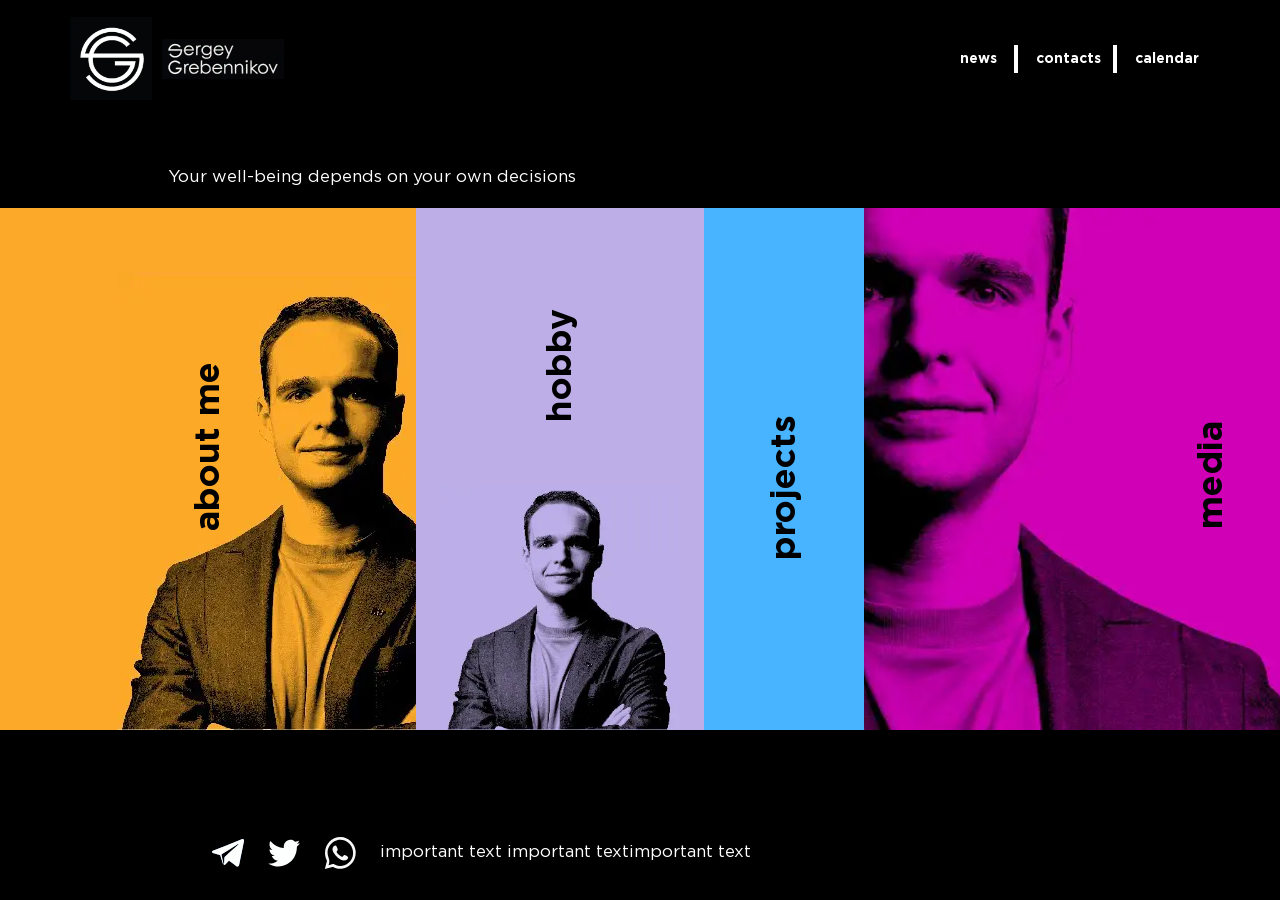
==== commit 796c67c1: "финальная версия сайта" ====
--- a/index.html
+++ b/index.html
@@ -26,7 +26,8 @@
         <a class="logo__wrapper" href="/">           <picture><source srcset="/assets/img/logo.webp" type="image/webp"><img src="/assets/img/logo.png" alt="Logo"></picture>         </a>-        <div class="logo__name">Sergey Grebennikov</div>+        <!-- <div class="logo__name">Sergey Grebennikov</div> -->+        <div class="logo__name"><picture><source srcset="/assets/img/name.webp" type="image/webp"><img src="/assets/img/name.png" alt=""></picture></div>       </div>       <div class="hamburger__section" id="hamburgerSection">         <div class="hamburger__item"></div>@@ -45,7 +46,8 @@
         <a class="logo__wrapper" href="/">           <picture><source srcset="/assets/img/logo.webp" type="image/webp"><img src="/assets/img/logo.png" alt="Logo"></picture>         </a>-        <div class="logo__name">Sergey Grebennikov</div>+        <!-- <div class="logo__name">Sergey Grebennikov</div> -->+        <div class="logo__name"><picture><source srcset="/assets/img/name.webp" type="image/webp"><img src="/assets/img/name.png" alt=""></picture></div>       </div>       <div class="desktop-links">         <a href="about.html" class="menu-link" style="width: 36px;">news</a>@@ -66,67 +68,56 @@
 <main class="index-main">     <section class="primary">   <div class="section-slider">-    <div class="swiper" id="primarySlider">-      <div class="swiper-wrapper primary-slider-wrapper">-        <div class="swiper-slide primary-slider-slide">-          <!-- Обо мне -->-          <div class="section" data-name="about" data-order="1" data-inner="0">-            <div class="slide-1">-              <picture><source srcset="/assets/img/primary/about2.webp" type="image/webp"><img class="section-img" src="/assets/img/primary/about2.png" alt=""></picture>-              <p class="section-name">about me</p>-            </div>-            <!-- <div class="slide-2">-        <iframe width="100%" height="75vh" src="https://www.youtube.com/embed/Y_-DgHVEuAc"-          title="Touched him without his permission" frameborder="0"-          allow="accelerometer; autoplay; clipboard-write; encrypted-media; gyroscope; picture-in-picture"-          allowfullscreen></iframe>-        <div class="test">-          <button class="transparent-btn" id="toLast">-            <picture><source srcset="/assets/img/right-white.svg" type="image/webp"><img src="/assets/img/right-white.svg" alt="Далее"></picture>-          </button>-        </div>+    <!-- Обо мне -->+    <div class="section" data-name="about" data-order="0" data-inner="0">+      <div class="slide-1">+        <picture><source srcset="/assets/img/primary/about2.webp" type="image/webp"><img class="section-img" src="/assets/img/primary/about2.png" alt=""></picture>+        <p class="section-name">about me</p>+      </div>+      <!-- <div class="slide-2">+            <iframe width="100%" height="75vh" src="https://www.youtube.com/embed/Y_-DgHVEuAc"+              title="Touched him without his permission" frameborder="0"+              allow="accelerometer; autoplay; clipboard-write; encrypted-media; gyroscope; picture-in-picture"+              allowfullscreen></iframe>+            <div class="test">+              <button class="transparent-btn" id="toLast">+                <picture><source srcset="/assets/img/right-white.svg" type="image/webp"><img src="/assets/img/right-white.svg" alt="Далее"></picture>+              </button>+            </div>       </div> -->-            <div class="slide-3">-            </div>-          </div>-        </div>-        <div class="swiper-slide primary-slider-slide">-          <!-- Хобби -->-          <div class="section" data-name="hobby" data-order="2" data-inner="1">-            <p class="section-name" data-position-hobby="outer" data-parent="hobby">hobby</p>-            <div class="slide-1">-              <picture><source srcset="/assets/img/primary/hobby2.webp" type="image/webp"><img class="section-img" src="/assets/img/primary/hobby2.png" alt=""></picture>-            </div>-            <div class="slide-2">-            </div>-          </div>-        </div>-        <div class="swiper-slide primary-slider-slide">-          <!-- Проекты -->-          <div class="section" data-name="projects" data-order="3" data-inner="2">-            <p class="section-name" data-position-projects="outer" data-parent="projects">projects</p>-            <picture><source srcset="/assets/img/primary/projects2.webp" type="image/webp"><img class="section-img" src="/assets/img/primary/projects2.png" alt=""></picture>-            <div class="slide-2">-            </div>-          </div>-        </div>-        <div class="swiper-slide primary-slider-slide">-          <!-- Медиа -->-          <div class="section" data-name="media" data-order="4" data-inner="3">-            <div class="slide-1">-              <picture><source srcset="/assets/img/primary/newmedia-mobile.webp" type="image/webp"><img class="section-img" src="/assets/img/primary/newmedia-mobile.png" alt=""></picture>-              <p class="section-name">media</p>-            </div>-            <div class="slide-2">-            </div>-          </div>-        </div>+      <div class="slide-3">+      </div>+    </div>+    <!-- Хобби -->+    <div class="section" data-name="hobby" data-order="1" data-inner="1">+      <p class="section-name" data-position-hobby="outer" data-parent="hobby">hobby</p>+      <div class="slide-1">+        <picture><source srcset="/assets/img/primary/hobby2.webp" type="image/webp"><img class="section-img" src="/assets/img/primary/hobby2.png" alt=""></picture>+      </div>+      <div class="slide-2">+      </div>+    </div>+    <!-- Проекты -->+    <div class="section" data-name="projects" data-order="2" data-inner="2">+      <p class="section-name" data-position-projects="outer" data-parent="projects">projects</p>+      <picture><source srcset="/assets/img/primary/projects2.webp" type="image/webp"><img class="section-img" src="/assets/img/primary/projects2.png" alt=""></picture>+      <div class="slide-1"></div>+      <div class="slide-2">+      </div>+    </div>+    <!-- Медиа -->+    <div class="section" data-name="media" data-order="3" data-inner="3">+      <div class="slide-1">+        <picture><source srcset="/assets/img/primary/newmedia-mobile.webp" type="image/webp"><img class="section-img" src="/assets/img/primary/newmedia-mobile.png" alt=""></picture>+        <p class="section-name">media</p>+      </div>+      <div class="slide-2">       </div>     </div>   </div>   <div class="section-slider-desktop">     <div class="section-desktop" data-name="about" data-order="0">-      <div class="section-desktop__content_wrapper">+      <div class="section-desktop__content_wrapper container p-0">         <div class="section-desktop__content">           <div class="section-name">about me</div>           <div class="section-img">@@ -136,7 +127,7 @@
       </div>     </div>     <div class="section-desktop" data-name="hobby" data-order="1">-      <div class="section-desktop__content_wrapper">+      <div class="section-desktop__content_wrapper container p-0">         <div class="section-desktop__content">           <div class="section-name">hobby</div>           <div class="section-img">@@ -146,14 +137,14 @@
       </div>     </div>     <div class="section-desktop" data-name="projects" data-order="2">-      <div class="section-desktop__content_wrapper">+      <div class="section-desktop__content_wrapper container p-0">         <div class="section-desktop__content">           <div class="section-name">projects</div>         </div>       </div>     </div>     <div class="section-desktop" data-name="media" data-order="3">-      <div class="section-desktop__content_wrapper">+      <div class="section-desktop__content_wrapper container p-0">         <div class="section-desktop__content">           <div class="section-name">media</div>           <div class="section-img">@@ -198,148 +189,130 @@
                 </div>               </div>             </div>-            <div class="slide-left">-              <div class="relative">-                <div class="slide-name">-                  about me-                </div>-                <div class="slide-image">-                  <picture><source srcset="/assets/img/primary/about2.webp" type="image/webp"><img src="/assets/img/primary/about2.png" alt=""></picture>-                </div>-              </div>-            </div>-            <div class="slide-right container">-              <div class="text-wrap">-                <div class="vertical-text-slider">-                  <div class="swiper-button-next vertical-text-next"></div>-                  <div class="swiper-button-prev vertical-text-prev"></div>-                  <div class="swiper" id="desktopVerticalTextSlider">-                    <div class="swiper-wrapper">-                      <div class="swiper-slide">-                        <div class="vertical-text-slider__slide">-                          <div class="text-block">-                            <p class="date">2008</p>-                            <p class="text">Lorem ipsum dolor sit amet consectetur adipisicing elit. Explicabo-                              recusandae-                              ratione,-                              soluta-                              illum-                              est dolores dolore repellat minima repudiandae iure corrupti? Ullam suscipit laboriosam-                              odit-                              magni-                              illo-                              veniam quod-                              maiores!</p>+            <div class="container d-flex p-0">+              <div class="slide-left">+                <div class="relative">+                  <div class="slide-name">+                    about me+                  </div>+                  <div class="slide-image">+                    <picture><source srcset="/assets/img/primary/about2.webp" type="image/webp"><img src="/assets/img/primary/about2.png" alt=""></picture>+                  </div>+                </div>+              </div>+              <div class="slide-right">+                <div class="text-wrap">+                  <div class="vertical-text-slider">+                    <div class="swiper-button-next vertical-text-next"></div>+                    <div class="swiper-button-prev vertical-text-prev"></div>+                    <div class="swiper" id="desktopVerticalTextSlider">+                      <div class="swiper-wrapper">+                        <div class="swiper-slide">+                          <div class="vertical-text-slider__slide">+                            <div class="text-block">+                              <p class="date">2008</p>+                              <p class="text">Lorem ipsum dolor sit amet consectetur adipisicing elit. Explicabo+                                recusandae+                                ratione,+                                soluta+                                illum+                                est dolores dolore repellat minima repudiandae iure corrupti? Ullam suscipit laboriosam+                                odit+                                magni+                                illo+                                veniam quod+                                maiores!</p>+                            </div>+                            <div class="text-block">+                              <p class="date">2009</p>+                              <p class="text">Lorem ipsum dolor sit amet consectetur adipisicing elit. Explicabo+                                recusandae+                                ratione,+                                soluta+                                illum+                                est dolores dolore repellat minima repudiandae iure corrupti? Ullam suscipit laboriosam+                                odit+                                magni+                                illo+                                veniam quod+                                maiores!</p>+                            </div>+                            <div class="text-block">+                              <p class="date">2010</p>+                              <p class="text">Lorem ipsum dolor sit amet consectetur adipisicing elit. Explicabo+                                recusandae+                                ratione,+                                soluta+                                illum+                                est dolores dolore repellat minima repudiandae iure corrupti? Ullam suscipit laboriosam+                                odit+                                magni+                                illo+                                veniam quod+                                maiores!</p>+                            </div>+                            <div class="text-block">+                              <p class="date">2011</p>+                              <p class="text">Lorem ipsum dolor sit amet consectetur adipisicing elit. Explicabo+                                recusandae+                                ratione,+                                soluta+                                illum+                                est dolores dolore repellat minima repudiandae iure corrupti? Ullam suscipit laboriosam+                                odit+                                magni+                                illo+                                veniam quod+                                maiores!</p>+                            </div>+                            <div class="text-block">+                              <p class="date">2012</p>+                              <p class="text">Lorem ipsum dolor sit amet consectetur adipisicing elit. Explicabo+                                recusandae+                                ratione,+                                soluta+                                illum+                                est dolores dolore repellat minima repudiandae iure corrupti? Ullam suscipit laboriosam+                                odit+                                magni+                                illo+                                veniam quod+                                maiores!</p>+                            </div>+                            <div class="text-block">+                              <p class="date">2013</p>+                              <p class="text">Lorem ipsum dolor sit amet consectetur adipisicing elit. Explicabo+                                recusandae+                                ratione,+                                soluta+                                illum+                                est dolores dolore repellat minima repudiandae iure corrupti? Ullam suscipit laboriosam+                                odit+                                magni+                                illo+                                veniam quod+                                maiores!</p>+                            </div>+                            <div class="text-block">+                              <p class="date">2014</p>+                              <p class="text">Lorem ipsum dolor sit amet consectetur adipisicing elit. Explicabo+                                recusandae+                                ratione,+                                soluta+                                illum+                                est dolores dolore repellat minima repudiandae iure corrupti? Ullam suscipit laboriosam+                                odit+                                magni+                                illo+                                veniam quod+                                maiores!</p>+                            </div>                           </div>-                          <div class="text-block">-                            <p class="date">2009</p>-                            <p class="text">Lorem ipsum dolor sit amet consectetur adipisicing elit. Explicabo-                              recusandae-                              ratione,-                              soluta-                              illum-                              est dolores dolore repellat minima repudiandae iure corrupti? Ullam suscipit laboriosam-                              odit-                              magni-                              illo-                              veniam quod-                              maiores!</p>-                          </div>-                          <div class="text-block">-                            <p class="date">2010</p>-                            <p class="text">Lorem ipsum dolor sit amet consectetur adipisicing elit. Explicabo-                              recusandae-                              ratione,-                              soluta-                              illum-                              est dolores dolore repellat minima repudiandae iure corrupti? Ullam suscipit laboriosam-                              odit-                              magni-                              illo-                              veniam quod-                              maiores!</p>-                          </div>-                          <div class="text-block">-                            <p class="date">2011</p>-                            <p class="text">Lorem ipsum dolor sit amet consectetur adipisicing elit. Explicabo-                              recusandae-                              ratione,-                              soluta-                              illum-                              est dolores dolore repellat minima repudiandae iure corrupti? Ullam suscipit laboriosam-                              odit-                              magni-                              illo-                              veniam quod-                              maiores!</p>-                          </div>-                          <div class="text-block">-                            <p class="date">2012</p>-                            <p class="text">Lorem ipsum dolor sit amet consectetur adipisicing elit. Explicabo-                              recusandae-                              ratione,-                              soluta-                              illum-                              est dolores dolore repellat minima repudiandae iure corrupti? Ullam suscipit laboriosam-                              odit-                              magni-                              illo-                              veniam quod-                              maiores!</p>-                          </div>-                          <div class="text-block">-                            <p class="date">2013</p>-                            <p class="text">Lorem ipsum dolor sit amet consectetur adipisicing elit. Explicabo-                              recusandae-                              ratione,-                              soluta-                              illum-                              est dolores dolore repellat minima repudiandae iure corrupti? Ullam suscipit laboriosam-                              odit-                              magni-                              illo-                              veniam quod-                              maiores!</p>-                          </div>-                          <div class="text-block">-                            <p class="date">2014</p>-                            <p class="text">Lorem ipsum dolor sit amet consectetur adipisicing elit. Explicabo-                              recusandae-                              ratione,-                              soluta-                              illum-                              est dolores dolore repellat minima repudiandae iure corrupti? Ullam suscipit laboriosam-                              odit-                              magni-                              illo-                              veniam quod-                              maiores!</p>-                          </div>                         </div>                       </div>                     </div>                   </div>                 </div>-                <!-- <div class="text-col">-                  <p class="date">2008</p>-                  <p class="text">Lorem ipsum dolor sit, amet consectetur adipisicing elit. Quaerat, perferendis? Aut-                    deserunt, exercitationem et nostrum harum aliquam libero distinctio id laborum quia odit laudantium-                    cum, ea nemo molestiae officiis unde!</p>-                  <p class="date">2009</p>-                  <p class="text">Lorem ipsum dolor sit, amet consectetur adipisicing elit. Quaerat, perferendis? Aut-                    deserunt, exercitationem et nostrum harum aliquam libero distinctio id laborum quia odit laudantium-                    cum, ea nemo molestiae officiis unde!</p>-                </div>-                <div class="text-col">-                  <p class="date">2010</p>-                  <p class="text">Lorem ipsum dolor sit, amet consectetur adipisicing elit. Quaerat, perferendis? Aut-                    deserunt, exercitationem et nostrum harum aliquam libero distinctio id laborum quia odit laudantium-                    cum, ea nemo molestiae officiis unde!</p>-                  <p class="date">2011</p>-                  <p class="text">Lorem ipsum dolor sit, amet consectetur adipisicing elit. Quaerat, perferendis? Aut-                    deserunt, exercitationem et nostrum harum aliquam libero distinctio id laborum quia odit laudantium-                    cum, ea nemo molestiae officiis unde!</p>-                </div> -->               </div>             </div>             <div class="right-absolute">@@ -368,76 +341,76 @@
                 </div>               </div>             </div>-            <div class="slide-left">-              <div class="relative">-                <div class="slide-name">-                  hobby-                </div>-                <div class="slide-image">-                  <picture><source srcset="/assets/img/primary/hobby2.webp" type="image/webp"><img src="/assets/img/primary/hobby2.png" alt=""></picture>-                </div>-              </div>-            </div>-            <div class="slide-right container">-              <div class="desktop-vertical-slider">-                <div class="swiper-button-next hobbydesktop-next"></div>-                <div class="swiper-button-prev hobbydesktop-prev"></div>-                <div class="swiper hobbydesktop-" id="hobbyDesktopSlider">-                  <div class="swiper-wrapper">-                    <div class="swiper-slide">-                      <div class="desktop-vertical-slide">-                        <a href="">-                          <p class="title">Title</p>-                          <p class="subtitle">Subtitle</p>-                          <div class="image"></div>-                        </a>-                        <a href="">-                          <p class="title">Title</p>-                          <p class="subtitle">Subtitle</p>-                          <div class="image"></div>-                        </a>-                      </div>-                    </div>-                    <div class="swiper-slide">-                      <div class="desktop-vertical-slide">-                        <a href="">-                          <p class="title">Title</p>-                          <p class="subtitle">Subtitle</p>-                          <div class="image"></div>-                        </a>-                        <a href="">-                          <p class="title">Title</p>-                          <p class="subtitle">Subtitle</p>-                          <div class="image"></div>-                        </a>-                      </div>-                    </div>-                    <div class="swiper-slide">-                      <div class="desktop-vertical-slide">-                        <a href="">-                          <p class="title">Title</p>-                          <p class="subtitle">Subtitle</p>-                          <div class="image"></div>-                        </a>-                        <a href="">-                          <p class="title">Title</p>-                          <p class="subtitle">Subtitle</p>-                          <div class="image"></div>-                        </a>-                      </div>-                    </div>-                    <div class="swiper-slide">-                      <div class="desktop-vertical-slide">-                        <a href="">-                          <p class="title">Title</p>-                          <p class="subtitle">Subtitle</p>-                          <div class="image"></div>-                        </a>-                        <a href="">-                          <p class="title">Title</p>-                          <p class="subtitle">Subtitle</p>-                          <div class="image"></div>-                        </a>+            <div class="container d-flex p-0">+              <div class="slide-left">+                <div class="relative">+                  <div class="slide-name">+                    hobby+                  </div>+                  <div class="slide-image">+                    <picture><source srcset="/assets/img/primary/hobby2.webp" type="image/webp"><img src="/assets/img/primary/hobby2.png" alt=""></picture>+                  </div>+                </div>+              </div>+              <div class="slide-right slide-right-gallery">+                <div class="desktop-vertical-slider">+                  <div class="swiper-button-next hobbydesktop-next"></div>+                  <div class="swiper-button-prev hobbydesktop-prev"></div>+                  <div class="swiper hobbydesktop-" id="hobbyDesktopSlider">+                    <div class="swiper-wrapper">+                      <div class="swiper-slide">+                        <div class="desktop-vertical-slide">+                          <a class="state-link" href="/single-hobby.html">+                            <p class="title">Title</p>+                            <p class="subtitle">Subtitle</p>+                            <div class="image">+                              <picture><source srcset="/assets/img/news/news-big.webp" type="image/webp"><img src="/assets/img/news/news-big.png" alt=""></picture>+                            </div>+                          </a>+                          <a class="state-link" href="/single-hobby.html">+                            <p class="title">Title</p>+                            <p class="subtitle">Subtitle</p>+                            <div class="image">+                              <picture><source srcset="/assets/img/news/news-big.webp" type="image/webp"><img src="/assets/img/news/news-big.png" alt=""></picture>+                            </div>+                          </a>+                        </div>+                      </div>+                      <div class="swiper-slide">+                        <div class="desktop-vertical-slide">+                          <a class="state-link" href="/single-hobby.html">+                            <p class="title">Title</p>+                            <p class="subtitle">Subtitle</p>+                            <div class="image">+                              <picture><source srcset="/assets/img/news/news-big.webp" type="image/webp"><img src="/assets/img/news/news-big.png" alt=""></picture>+                            </div>+                          </a>+                          <a class="state-link" href="/single-hobby.html">+                            <p class="title">Title</p>+                            <p class="subtitle">Subtitle</p>+                            <div class="image">+                              <picture><source srcset="/assets/img/news/news-big.webp" type="image/webp"><img src="/assets/img/news/news-big.png" alt=""></picture>+                            </div>+                          </a>+                        </div>+                      </div>+                      <div class="swiper-slide">+                        <div class="desktop-vertical-slide">+                          <a class="state-link" href="/single-hobby.html">+                            <p class="title">Title</p>+                            <p class="subtitle">Subtitle</p>+                            <div class="image">+                              <picture><source srcset="/assets/img/news/news-big.webp" type="image/webp"><img src="/assets/img/news/news-big.png" alt=""></picture>+                            </div>+                          </a>+                          <a class="state-link" href="/single-hobby.html">+                            <p class="title">Title</p>+                            <p class="subtitle">Subtitle</p>+                            <div class="image">+                              <picture><source srcset="/assets/img/news/news-big.webp" type="image/webp"><img src="/assets/img/news/news-big.png" alt=""></picture>+                            </div>+                          </a>+                        </div>                       </div>                     </div>                   </div>@@ -470,73 +443,91 @@
                 </div>               </div>             </div>-            <div class="slide-left">-              <div class="slide-name">-                projects-              </div>-              <div class="slide-image">-              </div>-            </div>-            <div class="slide-right container">-              <div class="desktop-vertical-slider">-                <div class="swiper-button-next projectsdesktop-next"></div>-                <div class="swiper-button-prev projectsdesktop-prev"></div>-                <div class="swiper projectsdesktop-" id="projectsDesktopSlider">-                  <div class="swiper-wrapper">-                    <div class="swiper-slide">-                      <div class="desktop-vertical-slide">-                        <a href="">-                          <p class="title">Title</p>-                          <p class="subtitle">Subtitle</p>-                          <div class="image"></div>-                        </a>-                        <a href="">-                          <p class="title">Title</p>-                          <p class="subtitle">Subtitle</p>-                          <div class="image"></div>-                        </a>-                      </div>-                    </div>-                    <div class="swiper-slide">-                      <div class="desktop-vertical-slide">-                        <a href="">-                          <p class="title">Title</p>-                          <p class="subtitle">Subtitle</p>-                          <div class="image"></div>-                        </a>-                        <a href="">-                          <p class="title">Title</p>-                          <p class="subtitle">Subtitle</p>-                          <div class="image"></div>-                        </a>-                      </div>-                    </div>-                    <div class="swiper-slide">-                      <div class="desktop-vertical-slide">-                        <a href="">-                          <p class="title">Title</p>-                          <p class="subtitle">Subtitle</p>-                          <div class="image"></div>-                        </a>-                        <a href="">-                          <p class="title">Title</p>-                          <p class="subtitle">Subtitle</p>-                          <div class="image"></div>-                        </a>-                      </div>-                    </div>-                    <div class="swiper-slide">-                      <div class="desktop-vertical-slide">-                        <a href="">-                          <p class="title">Title</p>-                          <p class="subtitle">Subtitle</p>-                          <div class="image"></div>-                        </a>-                        <a href="">-                          <p class="title">Title</p>-                          <p class="subtitle">Subtitle</p>-                          <div class="image"></div>-                        </a>+            <div class="container d-flex p-0">+              <div class="slide-left">+                <div class="slide-name">+                  projects+                </div>+                <div class="slide-image">+                </div>+              </div>+              <div class="slide-right slide-right-gallery">+                <div class="desktop-vertical-slider">+                  <div class="swiper-button-next projectsdesktop-next"></div>+                  <div class="swiper-button-prev projectsdesktop-prev"></div>+                  <div class="swiper projectsdesktop-" id="projectsDesktopSlider">+                    <div class="swiper-wrapper">+                      <div class="swiper-slide">+                        <div class="desktop-vertical-slide">+                          <a class="state-link" href="/single.html">+                            <p class="title">Title</p>+                            <p class="subtitle">Subtitle</p>+                            <div class="image">+                              <picture><source srcset="/assets/img/news/news-big.webp" type="image/webp"><img src="/assets/img/news/news-big.png" alt=""></picture>+                            </div>+                          </a>+                          <a class="state-link" href="/single.html">+                            <p class="title">Title</p>+                            <p class="subtitle">Subtitle</p>+                            <div class="image">+                              <picture><source srcset="/assets/img/news/news-big.webp" type="image/webp"><img src="/assets/img/news/news-big.png" alt=""></picture>+                            </div>+                          </a>+                        </div>+                      </div>+                      <div class="swiper-slide">+                        <div class="desktop-vertical-slide">+                          <a class="state-link" href="/single.html">+                            <p class="title">Title</p>+                            <p class="subtitle">Subtitle</p>+                            <div class="image">+                              <picture><source srcset="/assets/img/news/news-big.webp" type="image/webp"><img src="/assets/img/news/news-big.png" alt=""></picture>+                            </div>+                          </a>+                          <a class="state-link" href="/single.html">+                            <p class="title">Title</p>+                            <p class="subtitle">Subtitle</p>+                            <div class="image">+                              <picture><source srcset="/assets/img/news/news-big.webp" type="image/webp"><img src="/assets/img/news/news-big.png" alt=""></picture>+                            </div>+                          </a>+                        </div>+                      </div>+                      <div class="swiper-slide">+                        <div class="desktop-vertical-slide">+                          <a class="state-link" href="/single.html">+                            <p class="title">Title</p>+                            <p class="subtitle">Subtitle</p>+                            <div class="image">+                              <picture><source srcset="/assets/img/news/news-big.webp" type="image/webp"><img src="/assets/img/news/news-big.png" alt=""></picture>+                            </div>+                          </a>+                          <a class="state-link" href="/single.html">+                            <p class="title">Title</p>+                            <p class="subtitle">Subtitle</p>+                            <div class="image">+                              <picture><source srcset="/assets/img/news/news-big.webp" type="image/webp"><img src="/assets/img/news/news-big.png" alt=""></picture>+                            </div>+                          </a>+                        </div>+                      </div>+                      <div class="swiper-slide">+                        <div class="desktop-vertical-slide">+                          <a class="state-link" href="/single.html">+                            <p class="title">Title</p>+                            <p class="subtitle">Subtitle</p>+                            <div class="image">+                              <picture><source srcset="/assets/img/news/news-big.webp" type="image/webp"><img src="/assets/img/news/news-big.png" alt=""></picture>+                            </div>+                          </a>+                          <a class="state-link" href="/single.html">+                            <p class="title">Title</p>+                            <p class="subtitle">Subtitle</p>+                            <div class="image">+                              <picture><source srcset="/assets/img/news/news-big.webp" type="image/webp"><img src="/assets/img/news/news-big.png" alt=""></picture>+                            </div>+                          </a>+                        </div>                       </div>                     </div>                   </div>@@ -569,76 +560,94 @@
                 </div>               </div>             </div>-            <div class="slide-left">-              <div class="relative">-                <div class="slide-name">-                  media-                </div>-                <div class="slide-image">-                  <picture><source srcset="/assets/img/primary/media2.webp" type="image/webp"><img src="/assets/img/primary/media2.png" alt=""></picture>-                </div>-              </div>-            </div>-            <div class="slide-right container">-              <div class="desktop-vertical-slider">-                <div class="swiper-button-next mediadesktop-next"></div>-                <div class="swiper-button-prev mediadesktop-prev"></div>-                <div class="swiper mediadesktop-" id="mediaDesktopSlider">-                  <div class="swiper-wrapper">-                    <div class="swiper-slide">-                      <div class="desktop-vertical-slide">-                        <a href="">-                          <p class="title">Title</p>-                          <p class="subtitle">Subtitle</p>-                          <div class="image"></div>-                        </a>-                        <a href="">-                          <p class="title">Title</p>-                          <p class="subtitle">Subtitle</p>-                          <div class="image"></div>-                        </a>-                      </div>-                    </div>-                    <div class="swiper-slide">-                      <div class="desktop-vertical-slide">-                        <a href="">-                          <p class="title">Title</p>-                          <p class="subtitle">Subtitle</p>-                          <div class="image"></div>-                        </a>-                        <a href="">-                          <p class="title">Title</p>-                          <p class="subtitle">Subtitle</p>-                          <div class="image"></div>-                        </a>-                      </div>-                    </div>-                    <div class="swiper-slide">-                      <div class="desktop-vertical-slide">-                        <a href="">-                          <p class="title">Title</p>-                          <p class="subtitle">Subtitle</p>-                          <div class="image"></div>-                        </a>-                        <a href="">-                          <p class="title">Title</p>-                          <p class="subtitle">Subtitle</p>-                          <div class="image"></div>-                        </a>-                      </div>-                    </div>-                    <div class="swiper-slide">-                      <div class="desktop-vertical-slide">-                        <a href="">-                          <p class="title">Title</p>-                          <p class="subtitle">Subtitle</p>-                          <div class="image"></div>-                        </a>-                        <a href="">-                          <p class="title">Title</p>-                          <p class="subtitle">Subtitle</p>-                          <div class="image"></div>-                        </a>+            <div class="container d-flex p-0">+              <div class="slide-left">+                <div class="relative">+                  <div class="slide-name">+                    media+                  </div>+                  <div class="slide-image">+                    <picture><source srcset="/assets/img/primary/media2.webp" type="image/webp"><img src="/assets/img/primary/media2.png" alt=""></picture>+                  </div>+                </div>+              </div>+              <div class="slide-right slide-right-media-gallery">+                <div class="desktop-vertical-slider">+                  <div class="swiper-button-next mediadesktop-next"></div>+                  <div class="swiper-button-prev mediadesktop-prev"></div>+                  <div class="swiper mediadesktop-" id="mediaDesktopSlider">+                    <div class="swiper-wrapper">+                      <div class="swiper-slide">+                        <div class="desktop-vertical-slide">+                          <a class="state-link" href="/podcast.html">+                            <p class="title">Title</p>+                            <p class="subtitle">Subtitle</p>+                            <div class="image">+                              <picture><source srcset="/assets/img/media/podcast-horizontal.webp" type="image/webp"><img src="/assets/img/media/podcast-horizontal.png" alt=""></picture>+                            </div>+                          </a>+                          <a class="state-link" href="/podcast.html">+                            <p class="title">Title</p>+                            <p class="subtitle">Subtitle</p>+                            <div class="image">+                              <picture><source srcset="/assets/img/media/podcast-horizontal.webp" type="image/webp"><img src="/assets/img/media/podcast-horizontal.png" alt=""></picture>+                            </div>+                          </a>+                        </div>+                      </div>+                      <div class="swiper-slide">+                        <div class="desktop-vertical-slide">+                          <a class="state-link" href="/podcast.html">+                            <p class="title">Title</p>+                            <p class="subtitle">Subtitle</p>+                            <div class="image">+                              <picture><source srcset="/assets/img/media/podcast-horizontal.webp" type="image/webp"><img src="/assets/img/media/podcast-horizontal.png" alt=""></picture>+                            </div>+                          </a>+                          <a class="state-link" href="/podcast.html">+                            <p class="title">Title</p>+                            <p class="subtitle">Subtitle</p>+                            <div class="image">+                              <picture><source srcset="/assets/img/media/podcast-horizontal.webp" type="image/webp"><img src="/assets/img/media/podcast-horizontal.png" alt=""></picture>+                            </div>+                          </a>+                        </div>+                      </div>+                      <div class="swiper-slide">+                        <div class="desktop-vertical-slide">+                          <a class="state-link" href="/podcast.html">+                            <p class="title">Title</p>+                            <p class="subtitle">Subtitle</p>+                            <div class="image">+                              <picture><source srcset="/assets/img/media/podcast-horizontal.webp" type="image/webp"><img src="/assets/img/media/podcast-horizontal.png" alt=""></picture>+                            </div>+                          </a>+                          <a class="state-link" href="/podcast.html">+                            <p class="title">Title</p>+                            <p class="subtitle">Subtitle</p>+                            <div class="image">+                              <picture><source srcset="/assets/img/media/podcast-horizontal.webp" type="image/webp"><img src="/assets/img/media/podcast-horizontal.png" alt=""></picture>+                            </div>+                          </a>+                        </div>+                      </div>+                      <div class="swiper-slide">+                        <div class="desktop-vertical-slide">+                          <a class="state-link" href="/podcast.html">+                            <p class="title">Title</p>+                            <p class="subtitle">Subtitle</p>+                            <div class="image">+                              <picture><source srcset="/assets/img/media/podcast-horizontal.webp" type="image/webp"><img src="/assets/img/media/podcast-horizontal.png" alt=""></picture>+                            </div>+                          </a>+                          <a class="state-link" href="/podcast.html">+                            <p class="title">Title</p>+                            <p class="subtitle">Subtitle</p>+                            <div class="image">+                              <picture><source srcset="/assets/img/media/podcast-horizontal.webp" type="image/webp"><img src="/assets/img/media/podcast-horizontal.png" alt=""></picture>+                            </div>+                          </a>+                        </div>                       </div>                     </div>                   </div>@@ -671,185 +680,195 @@
         <div class="swiper-wrapper inner-primary-slider-wrapper">           <div class="swiper-slide">             <div class="about">-              <div class="vertical-text-slider">-                <div class="swiper-button-next vertical-text-next"></div>-                <div class="swiper-button-prev vertical-text-prev"></div>-                <div class="swiper" id="mobileVerticalTextSlider">-                  <div class="swiper-wrapper">-                    <div class="swiper-slide">-                      <div class="vertical-text-slider__slide">-                        <p class="date">2008</p>-                        <p class="text">Lorem ipsum dolor sit amet consectetur adipisicing elit. Explicabo recusandae-                          ratione,-                          soluta-                          illum-                          est dolores dolore repellat minima repudiandae iure corrupti? Ullam suscipit laboriosam odit-                          magni-                          illo-                          veniam quod-                          maiores!</p>-                        <p class="date">2009</p>-                        <p class="text">Lorem, ipsum dolor sit amet consectetur adipisicing elit. Quia, earum? Excepturi-                          maxime,-                          dolore-                          voluptas, inventore doloribus ipsa incidunt laborum vero sint, aliquam reiciendis. Debitis-                          error quos-                          officia dolor-                          veniam recusandae.</p>-                        <p class="date">2010</p>-                        <p class="text">Lorem, ipsum dolor sit amet consectetur adipisicing elit. Quia, earum? Excepturi-                          maxime,-                          dolore-                          voluptas, inventore doloribus ipsa incidunt laborum vero sint, aliquam reiciendis. Debitis-                          error quos-                          officia dolor-                          veniam recusandae.</p>-                        <p class="date">2011</p>-                        <p class="text">Lorem, ipsum dolor sit amet consectetur adipisicing elit. Quia, earum? Excepturi-                          maxime,-                          dolore-                          voluptas, inventore doloribus ipsa incidunt laborum vero sint, aliquam reiciendis. Debitis-                          error quos-                          officia dolor-                          veniam recusandae.</p>-                        <p class="date">2012</p>-                        <p class="text">Lorem, ipsum dolor sit amet consectetur adipisicing elit. Quia, earum? Excepturi-                          maxime,-                          dolore-                          voluptas, inventore doloribus ipsa incidunt laborum vero sint, aliquam reiciendis. Debitis-                          error quos-                          officia dolor-                          veniam recusandae.</p>+              <p class="section-name">about me</p>+              <div class="container about-container p-0">+                <div class="vertical-text-slider">+                  <div class="swiper-button-next vertical-text-next"></div>+                  <div class="swiper-button-prev vertical-text-prev"></div>+                  <div class="swiper" id="mobileVerticalTextSlider">+                    <div class="swiper-wrapper">+                      <div class="swiper-slide">+                        <div class="vertical-text-slider__slide">+                          <p class="date">2008</p>+                          <p class="text">Lorem ipsum dolor sit amet consectetur adipisicing elit. Explicabo recusandae+                            ratione,+                            soluta+                            illum+                            est dolores dolore repellat minima repudiandae iure corrupti? Ullam suscipit laboriosam odit+                            magni+                            illo+                            veniam quod+                            maiores!</p>+                          <p class="date">2009</p>+                          <p class="text">Lorem, ipsum dolor sit amet consectetur adipisicing elit. Quia, earum?+                            Excepturi+                            maxime,+                            dolore+                            voluptas, inventore doloribus ipsa incidunt laborum vero sint, aliquam reiciendis. Debitis+                            error quos+                            officia dolor+                            veniam recusandae.</p>+                          <p class="date">2010</p>+                          <p class="text">Lorem, ipsum dolor sit amet consectetur adipisicing elit. Quia, earum?+                            Excepturi+                            maxime,+                            dolore+                            voluptas, inventore doloribus ipsa incidunt laborum vero sint, aliquam reiciendis. Debitis+                            error quos+                            officia dolor+                            veniam recusandae.</p>+                          <p class="date">2011</p>+                          <p class="text">Lorem, ipsum dolor sit amet consectetur adipisicing elit. Quia, earum?+                            Excepturi+                            maxime,+                            dolore+                            voluptas, inventore doloribus ipsa incidunt laborum vero sint, aliquam reiciendis. Debitis+                            error quos+                            officia dolor+                            veniam recusandae.</p>+                          <p class="date">2012</p>+                          <p class="text">Lorem, ipsum dolor sit amet consectetur adipisicing elit. Quia, earum?+                            Excepturi+                            maxime,+                            dolore+                            voluptas, inventore doloribus ipsa incidunt laborum vero sint, aliquam reiciendis. Debitis+                            error quos+                            officia dolor+                            veniam recusandae.</p>+                        </div>                       </div>                     </div>                   </div>                 </div>               </div>-              <!-- <p class="date">2008</p>-              <p class="text">Lorem ipsum dolor sit amet consectetur adipisicing elit. Explicabo recusandae-                ratione,-                soluta-                illum-                est dolores dolore repellat minima repudiandae iure corrupti? Ullam suscipit laboriosam odit-                magni-                illo-                veniam quod-                maiores!</p>-              <p class="date">2009</p>-              <p class="text">Lorem, ipsum dolor sit amet consectetur adipisicing elit. Quia, earum? Excepturi-                maxime,-                dolore-                voluptas, inventore doloribus ipsa incidunt laborum vero sint, aliquam reiciendis. Debitis-                error quos-                officia dolor-                veniam recusandae.</p> -->             </div>           </div>           <div class="swiper-slide">             <div class="hobby">               <p class="section-name section-name__scrolled_no-animation" data-position-hobby="inner">hobby</p>               <div class="mobile-vertical-slider">-                <div class="swiper-wrapper">-                  <!-- Slider main container -->-                  <div class="hobby-slider">-                    <!-- Additional required wrapper -->-                    <div class="swiper-wrapper">-                      <!-- Slides -->-                      <div class="swiper-slide">-                        <div class="d-flex flex-column">-                          <p class="section-title">-                            Title about hobby-                          </p>-                          <p class="section-subtitle">-                            Subtitle-                          </p>-                          <div class="image-wrapper">-                            <p class="image-wrapper__text">Text</p>-                          </div>-                        </div>-                      </div>-                      <div class="swiper-slide">-                        <div class="d-flex flex-column">-                          <p class="section-title">-                            Title about hobby-                          </p>-                          <p class="section-subtitle">-                            Subtitle-                          </p>-                          <div class="image-wrapper">-                            <p class="image-wrapper__text">Text</p>-                          </div>-                        </div>-                      </div>-                      <div class="swiper-slide">-                        <div class="d-flex flex-column">-                          <p class="section-title">-                            Title about hobby-                          </p>-                          <p class="section-subtitle">-                            Subtitle-                          </p>-                          <div class="image-wrapper">-                            <p class="image-wrapper__text">Text</p>-                          </div>-                        </div>-                      </div>-                    </div>-                  </div>-                </div>-                <div class="swiper-button-next hobby-next"></div>-                <!-- <div class="swiper-button-prev hobby-prev"></div> -->-              </div>-            </div>-          </div>-          <div class="swiper-slide">-            <div class="projects">-              <p class="section-name section-name__scrolled_no-animation" data-position-projects="inner">projects</p>-              <div class="mobile-vertical-slider">-                <div class="swiper-wrapper">-                  <!-- Slider main container -->-                  <div class="swiper projects-slider">-                    <!-- Additional required wrapper -->-                    <div class="swiper-wrapper">-                      <!-- Slides -->-                      <div class="swiper-slide">-                        <div class="d-flex flex-column">-                          <a href="single.html" class="d-flex flex-column">+                <div class="container p-0">+                  <div class="swiper-wrapper">+                    <!-- Slider main container -->+                    <div class="hobby-slider">+                      <!-- Additional required wrapper -->+                      <div class="swiper-wrapper">+                        <!-- Slides -->+                        <div class="swiper-slide">+                          <a href="/single-hobby.html" class="d-flex flex-column state-link">                             <p class="section-title">-                              Title about projects+                              Title about hobby                             </p>                             <p class="section-subtitle">                               Subtitle                             </p>                             <div class="image-wrapper">-                              <p class="image-wrapper__text">Text</p>-                            </div>-                          </a>-                        </div>-                      </div>-                      <div class="swiper-slide">-                        <div class="d-flex flex-column">-                          <p class="section-title">-                            Title about projects-                          </p>-                          <p class="section-subtitle">-                            Subtitle-                          </p>-                          <div class="image-wrapper">-                            <p class="image-wrapper__text">Text</p>+                              <picture><source srcset="/assets/img/test.webp" type="image/webp"><img src="/assets/img/test.jpg" alt=""></picture>+                            </div>+                          </a>+                        </div>+                        <div class="swiper-slide">+                          <a href="/single-hobby.html" class="d-flex flex-column state-link">+                            <p class="section-title">+                              Title about hobby+                            </p>+                            <p class="section-subtitle">+                              Subtitle+                            </p>+                            <div class="image-wrapper">+                              <picture><source srcset="/assets/img/test.webp" type="image/webp"><img src="/assets/img/test.jpg" alt=""></picture>+                            </div>+                          </a>+                        </div>+                        <div class="swiper-slide">+                          <a href="/single-hobby.html" class="d-flex flex-column state-link">+                            <p class="section-title">+                              Title about hobby+                            </p>+                            <p class="section-subtitle">+                              Subtitle+                            </p>+                            <div class="image-wrapper">+                              <picture><source srcset="/assets/img/test.webp" type="image/webp"><img src="/assets/img/test.jpg" alt=""></picture>+                            </div>+                          </a>+                        </div>+                        <div class="swiper-slide">+                          <a href="/single-hobby.html" class="d-flex flex-column state-link">+                            <p class="section-title">+                              Title about hobby+                            </p>+                            <p class="section-subtitle">+                              Subtitle+                            </p>+                            <div class="image-wrapper">+                              <picture><source srcset="/assets/img/test.webp" type="image/webp"><img src="/assets/img/test.jpg" alt=""></picture>+                            </div>+                          </a>+                        </div>+                      </div>+                    </div>+                  </div>+                </div>+                <div class="swiper-button-next hobby-next"></div>+                <!-- <div class="swiper-button-prev hobby-prev"></div> -->+              </div>+            </div>+          </div>+          <div class="swiper-slide">+            <div class="projects">+              <p class="section-name section-name__scrolled_no-animation" data-position-projects="inner">projects</p>+              <div class="mobile-vertical-slider">+                <div class="container p-0">+                  <div class="swiper-wrapper">+                    <!-- Slider main container -->+                    <div class="swiper projects-slider">+                      <!-- Additional required wrapper -->+                      <div class="swiper-wrapper">+                        <!-- Slides -->+                        <div class="swiper-slide">+                          <div class="d-flex flex-column">+                            <a href="single.html" class="d-flex flex-column state-link">+                              <p class="section-title">+                                Title about projects+                              </p>+                              <p class="section-subtitle">+                                Subtitle+                              </p>+                              <div class="image-wrapper">+                                <picture><source srcset="/assets/img/test.webp" type="image/webp"><img src="/assets/img/test.jpg" alt=""></picture>+                              </div>+                            </a>                           </div>                         </div>-                      </div>-                      <div class="swiper-slide">-                        <div class="d-flex flex-column">-                          <p class="section-title">-                            Title about projects-                          </p>-                          <p class="section-subtitle">-                            Subtitle-                          </p>-                          <div class="image-wrapper">-                            <p class="image-wrapper__text">Text</p>+                        <div class="swiper-slide">+                          <div class="d-flex flex-column">+                            <a href="single.html" class="d-flex flex-column state-link">+                              <p class="section-title">+                                Title about projects+                              </p>+                              <p class="section-subtitle">+                                Subtitle+                              </p>+                              <div class="image-wrapper">+                                <picture><source srcset="/assets/img/test.webp" type="image/webp"><img src="/assets/img/test.jpg" alt=""></picture>+                              </div>+                            </a>+                          </div>+                        </div>+                        <div class="swiper-slide">+                          <div class="d-flex flex-column">+                            <a href="single.html" class="d-flex flex-column state-link">+                              <p class="section-title">+                                Title about projects+                              </p>+                              <p class="section-subtitle">+                                Subtitle+                              </p>+                              <div class="image-wrapper">+                                <picture><source srcset="/assets/img/test.webp" type="image/webp"><img src="/assets/img/test.jpg" alt=""></picture>+                              </div>+                            </a>                           </div>                         </div>                       </div>@@ -863,67 +882,65 @@
           </div>           <div class="swiper-slide">             <div class="media">-              <h3 class="section-title">-                Title about projects-              </h3>-              <h6 class="section-subtitle">-                Subtitle-              </h6>-              <div class="podcast-row">-                <div class="swiper" id="mediaSlider">-                  <div class="swiper-wrapper media-slider">-                    <div class="swiper-slide">-                      <div class="podcast-col">-                        <div class="item"><picture><source srcset="/assets/img/media/1.webp" type="image/webp"><img src="/assets/img/media/1.png" alt=""></picture>-                          <p>03/05/2022</p>-                        </div>-                        <div class="item"><picture><source srcset="/assets/img/media/2.webp" type="image/webp"><img src="/assets/img/media/2.png" alt=""></picture>-                          <p>03/05/2022</p>+              <div class="mobile-vertical-slider">+                <div class="container p-0">+                  <div class="swiper-wrapper">+                    <!-- Slider main container -->+                    <div class="swiper podcast-slider">+                      <!-- Additional required wrapper -->+                      <div class="swiper-wrapper">+                        <!-- Slides -->+                        <div class="swiper-slide">+                          <div class="d-flex flex-column">+                            <a href="/podcast.html" class="d-flex flex-column state-link">+                              <p class="section-title">+                                Title podcast #1+                              </p>+                              <p class="section-subtitle">+                                Subtitle+                              </p>+                              <div class="image-wrapper">+                                <picture><source srcset="/assets/img/test.webp" type="image/webp"><img src="/assets/img/test.jpg" alt=""></picture>+                              </div>+                            </a>+                          </div>+                        </div>+                        <div class="swiper-slide">+                          <div class="d-flex flex-column">+                            <a href="/podcast.html" class="d-flex flex-column state-link">+                              <p class="section-title">+                                Title podcast #1+                              </p>+                              <p class="section-subtitle">+                                Subtitle+                              </p>+                              <div class="image-wrapper">+                                <picture><source srcset="/assets/img/test.webp" type="image/webp"><img src="/assets/img/test.jpg" alt=""></picture>+                              </div>+                            </a>+                          </div>+                        </div>+                        <div class="swiper-slide">+                          <div class="d-flex flex-column">+                            <a href="/podcast.html" class="d-flex flex-column state-link">+                              <p class="section-title">+                                Title podcast #1+                              </p>+                              <p class="section-subtitle">+                                Subtitle+                              </p>+                              <div class="image-wrapper">+                                <picture><source srcset="/assets/img/test.webp" type="image/webp"><img src="/assets/img/test.jpg" alt=""></picture>+                              </div>+                            </a>+                          </div>                         </div>                       </div>                     </div>-                    <div class="swiper-slide">-                      <div class="podcast-col">-                        <div class="item"><picture><source srcset="/assets/img/media/1.webp" type="image/webp"><img src="/assets/img/media/1.png" alt=""></picture>-                          <p>03/05/2022</p>-                        </div>-                        <div class="item"><picture><source srcset="/assets/img/media/2.webp" type="image/webp"><img src="/assets/img/media/2.png" alt=""></picture>-                          <p>03/05/2022</p>-                        </div>-                      </div>-                    </div>-                    <div class="swiper-slide">-                      <div class="podcast-col">-                        <div class="item"><picture><source srcset="/assets/img/media/1.webp" type="image/webp"><img src="/assets/img/media/1.png" alt=""></picture>-                          <p>03/05/2022</p>-                        </div>-                        <div class="item"><picture><source srcset="/assets/img/media/2.webp" type="image/webp"><img src="/assets/img/media/2.png" alt=""></picture>-                          <p>03/05/2022</p>-                        </div>-                      </div>-                    </div>-                    <div class="swiper-slide">-                      <div class="podcast-col">-                        <div class="item"><picture><source srcset="/assets/img/media/1.webp" type="image/webp"><img src="/assets/img/media/1.png" alt=""></picture>-                          <p>03/05/2022</p>-                        </div>-                        <div class="item"><picture><source srcset="/assets/img/media/2.webp" type="image/webp"><img src="/assets/img/media/2.png" alt=""></picture>-                          <p>03/05/2022</p>-                        </div>-                      </div>-                    </div>-                    <div class="swiper-slide">-                      <div class="podcast-col">-                        <div class="item"><picture><source srcset="/assets/img/media/1.webp" type="image/webp"><img src="/assets/img/media/1.png" alt=""></picture>-                          <p>03/05/2022</p>-                        </div>-                        <div class="item"><picture><source srcset="/assets/img/media/2.webp" type="image/webp"><img src="/assets/img/media/2.png" alt=""></picture>-                          <p>03/05/2022</p>-                        </div>-                      </div>-                    </div>-                  </div>-                </div>+                  </div>+                </div>+                <div class="swiper-button-next projects-next"></div>+                <!-- <div class="swiper-button-prev projects-prev"></div> -->               </div>             </div>           </div>@@ -947,7 +964,7 @@
     <p>important text important textimportant text</p>   </div> </footer>-<div class="block-for-margin"></div>+<script src="/assets/js/checkState.js"></script> <script src="/assets/js/swiper-bundle.min.js"></script> <script src="/assets/js/index.js"></script> <script src="/assets/js/player.js"></script>
--- a/assets/css/index.css
+++ b/assets/css/index.css
@@ -1,2 +1,2 @@
-@font-face{font-family:'Gotham pro light';src:url(../fonts/gothampro_light.ttf) format("truetype");font-weight:400;font-style:normal}@font-face{font-family:'Gotham pro';src:url(../fonts/gothampro.ttf) format("truetype");font-weight:400;font-style:normal}@font-face{font-family:'Gotham pro medium';src:url(../fonts/gothampro_medium.ttf) format("truetype");font-weight:400;font-style:normal}@font-face{font-family:'Gotham pro bold';src:url(../fonts/gothampro_bold.ttf) format("truetype");font-weight:400;font-style:normal}@font-face{font-family:'Gotham pro black';src:url(../fonts/gothampro_black.ttf) format("truetype");font-weight:400;font-style:normal}header{position:fixed;top:0;left:0;width:100%;z-index:3;background:-o-radial-gradient(7.37% 55.34%,184.77% 147%,#000 0,#000 7.37%,#000 100%);background:radial-gradient(184.77% 147% at 7.37% 55.34%,#000 0,#000 7.37%,#000 100%)}header .desktop{display:none!important}header .header-container{display:-webkit-box;display:-ms-flexbox;display:flex;-webkit-box-pack:justify;-ms-flex-pack:justify;justify-content:space-between;-webkit-box-align:center;-ms-flex-align:center;align-items:center;padding:17px 20px;position:relative;overflow:hidden}header .logo__section{display:-webkit-box;display:-ms-flexbox;display:flex;-webkit-box-align:center;-ms-flex-align:center;align-items:center}header .logo__wrapper{width:57px}header .logo__wrapper img{width:100%}header .logo__name{margin-left:16px;width:103px;font-size:16px;line-height:18px;color:#fff;font-family:"Gotham pro light"}header .active{color:#fca929!important}header .active-divider{background-color:#fca929}.hamburger__section{display:-webkit-box;display:-ms-flexbox;display:flex;-webkit-box-pack:end;-ms-flex-pack:end;justify-content:flex-end;width:31px;padding:1.5px 0;-webkit-transform:rotateZ(90deg);-ms-transform:rotate(90deg);transform:rotateZ(90deg);position:absolute;right:34px;background:-o-radial-gradient(7.37% 55.34%,184.77% 147%,#000 0,#000 7.37%,#000 100%);background:radial-gradient(184.77% 147% at 7.37% 55.34%,#000 0,#000 7.37%,#000 100%);z-index:2;-webkit-transition:all .5s;-o-transition:all .5s;transition:all .5s}.hamburger__section a{width:0;opacity:0;margin-left:0;visibility:hidden;-webkit-transition:all 1s;-o-transition:all 1s;transition:all 1s}.hamburger__section a img{max-width:57px}.hamburger__section__opened{right:20px;-webkit-transform:rotateZ(0);-ms-transform:rotate(0);transform:rotateZ(0);width:calc(100vw - 42px);-webkit-animation-name:openHamburger;animation-name:openHamburger;-webkit-box-align:center;-ms-flex-align:center;align-items:center;-webkit-animation-duration:.3s;animation-duration:.3s}.hamburger__section .showed-link{-webkit-animation-name:showLink;animation-name:showLink;-webkit-animation-duration:1s;animation-duration:1s}.hamburger__section__finally_opened a:not(.logo__wrapper__opened){text-align:center;-webkit-animation:showLink 1.2s;animation:showLink 1.2s;visibility:visible;opacity:1;font-size:14px;line-height:14px;color:#fff;font-family:"Gotham pro bold";margin:0 12px}.hamburger__section__finally_opened .logo__wrapper__opened{width:57px;visibility:visible;opacity:1;-webkit-transition:all .5s;-o-transition:all .5s;transition:all .5s}.hamburger__item{width:4px;height:28px;margin-left:3px;margin-right:3px;background:#fff;overflow:hidden}.desktop{-webkit-box-pack:justify;-ms-flex-pack:justify;justify-content:space-between;-webkit-box-align:center;-ms-flex-align:center;align-items:center}.desktop .desktop-links{display:-webkit-box;display:-ms-flexbox;display:flex;-webkit-box-align:center;-ms-flex-align:center;align-items:center}.desktop .desktop-links a{margin:0 15px;font-size:14px;line-height:14px;color:#fff;font-family:"Gotham pro bold";margin:0 15px;-webkit-transition:all .25s;-o-transition:all .25s;transition:all .25s}.desktop .desktop-links a:hover{color:#fca929}.primary{-webkit-transition:all 1s;-o-transition:all 1s;transition:all 1s;margin-top:2px}.primary .text-bottom{-webkit-transition:all 1s;-o-transition:all 1s;transition:all 1s}.primary .section-slider{display:-webkit-box;display:-ms-flexbox;display:flex;width:100%;height:100%;max-height:66vh;overflow:hidden}.primary .section-slider-desktop{display:none}.primary .section{width:100%;background-position:top right;background-size:100%;background-repeat:no-repeat;position:relative;overflow:hidden;height:66vh;min-height:420px}.primary .section .section-img{position:absolute;height:100%}.primary .section[data-name=about]{background-color:#fca929;-webkit-transition:all 1.5s;-o-transition:all 1.5s;transition:all 1.5s;position:relative}.primary .section[data-name=about] .slide-1{background-color:#fca929;z-index:2}.primary .section[data-name=about] .slide-1__scrolled{-webkit-animation:scrollLeft 2s;animation:scrollLeft 2s;left:-350%}.primary .section[data-name=about] .slide-1 .section-name{width:185px;bottom:calc(50% - 110px);right:-52px}.primary .section[data-name=about] .slide-2{height:100%;display:-webkit-box;display:-ms-flexbox;display:flex;-webkit-box-orient:vertical;-webkit-box-direction:normal;-ms-flex-direction:column;flex-direction:column;-webkit-box-align:end;-ms-flex-align:end;align-items:flex-end;-webkit-box-pack:center;-ms-flex-pack:center;justify-content:center;z-index:0}.primary .section[data-name=about] .slide-2 iframe,.primary .section[data-name=about] .slide-2 video{width:100%;height:50%}.primary .section[data-name=about] .slide-2 .transparent-btn{width:19px;border:none;background:0 0;margin:16px 26px 0 0;padding:0}.primary .section[data-name=about] .slide-2 .transparent-btn img{width:100%;position:initial}.primary .section[data-name=about] .slide-3{position:absolute;background-color:#fca929;width:100%;height:100%;right:-150%;top:0;display:-webkit-box;display:-ms-flexbox;display:flex;-webkit-box-pack:end;-ms-flex-pack:end;justify-content:flex-end}.primary .section[data-name=about] .slide-3 img{left:50px}.primary .section[data-name=about] .slide-3 .about{width:100%;height:100%;padding:50px}.primary .section[data-name=about] .slide-3__scrolled{-webkit-animation:scrollRight 1.5s;animation:scrollRight 1.5s;right:0}.primary .section[data-name=about] img{right:calc((66vh / 100) * -40);bottom:0}.primary .section[data-name=hobby]{background-color:#bdaee7;position:relative;z-index:1}.primary .section[data-name=hobby] .slide-1{background-color:#bdaee7}.primary .section[data-name=hobby] .slide-1__scrolled{-webkit-animation:scrollLeft 1.5s;animation:scrollLeft 1.5s;left:-350%}.primary .section[data-name=hobby] .slide-2{background-color:#bdaee7;position:absolute;width:100%;height:100%;right:-100%}.primary .section[data-name=hobby] .slide-2__scrolled{-webkit-animation:scrollRight 1.5s;animation:scrollRight 1.5s;right:0}.primary .section[data-name=hobby] .section-name{width:125px;top:116px;left:calc(50% - 62px);z-index:2}.primary .section[data-name=hobby] .section-name__scrolled{-webkit-animation:hobbyScrolled 1.5s;animation:hobbyScrolled 1.5s}.primary .section[data-name=hobby] .section-name__scrolled,.primary .section[data-name=hobby] .section-name__scrolled_no-animation{left:-30px}.primary .section[data-name=hobby] .section-img{max-height:210px;height:auto;bottom:0;left:50%;-webkit-transform:translate(-50%);-ms-transform:translate(-50%);transform:translate(-50%)}.primary .section[data-name=projects]{background-color:#48b3fe;position:relative;z-index:1}.primary .section[data-name=projects] .slide-1{background-color:#48b3fe}.primary .section[data-name=projects] .slide-1__scrolled{-webkit-animation:scrollLeft 1.5s;animation:scrollLeft 1.5s;left:-350%}.primary .section[data-name=projects] .slide-2{position:absolute;width:100%;height:100%;right:-100%}.primary .section[data-name=projects] .slide-2__scrolled{-webkit-animation:scrollRight 1.25s;animation:scrollRight 1.25s;right:0}.primary .section[data-name=projects] .section-name{width:210px;top:calc(50% - 11px);right:-68px}.primary .section[data-name=projects] .section-name__scrolled{-webkit-animation:projectScrolled 1.25s;animation:projectScrolled 1.25s}.primary .section[data-name=projects] .section-name__scrolled,.primary .section[data-name=projects] .section-name__scrolled_no-animation{z-index:2;right:calc(100% - 140px)}.primary .section[data-name=media]{background-color:#d000b6;position:relative;z-index:1}.primary .section[data-name=media] .slide-1{background-color:#d000b6}.primary .section[data-name=media] .slide-1__scrolled{-webkit-animation:scrollLeft 1.5s;animation:scrollLeft 1.5s;left:-350%}.primary .section[data-name=media] .slide-1 .section-name{width:176px;right:calc((68vh / 100) * -10);bottom:138px}.primary .section[data-name=media] .slide-2{position:absolute;width:100%;height:100%;right:-100%}.primary .section[data-name=media] .slide-2__scrolled{-webkit-animation:scrollRight .75s;animation:scrollRight .75s;right:0}.primary .section[data-name=media] .section-img{top:0;right:calc((68vh / 100) * -12)}.primary .text{padding-right:27px;margin-top:24px;font-size:16px;line-height:15px}.primary .chosen{-webkit-animation-name:slideout;animation-name:slideout;-webkit-animation-duration:.5s;animation-duration:.5s;width:calc(100vw - 33px)}.primary .chosen-full{-webkit-animation-name:slideoutFull;animation-name:slideoutFull;-webkit-animation-duration:.5s;animation-duration:.5s;width:100vw}.primary .hidden-1{-webkit-animation-name:slidein1;animation-name:slidein1;-webkit-animation-duration:.5s;animation-duration:.5s}.primary .hidden-2{-webkit-animation-name:slidein2;animation-name:slidein2;-webkit-animation-duration:.5s;animation-duration:.5s}.primary .hidden-3{-webkit-animation-name:slidein3;animation-name:slidein3;-webkit-animation-duration:.5s;animation-duration:.5s}.primary .slide-1{position:absolute;top:0;left:0;width:100%;height:100%;-webkit-transition:all .5s;-o-transition:all .5s;transition:all .5s;z-index:1}#innerSliderPolygon{position:absolute;top:-1000%}footer{position:fixed;bottom:0;left:0;width:100%;z-index:3;padding-top:31px;padding-left:33px;padding-right:31px;padding-bottom:16px;background:-o-radial-gradient(7.37% 55.34%,184.77% 147%,#000 0,#000 7.37%,#000 100%);background:radial-gradient(184.77% 147% at 7.37% 55.34%,#000 0,#000 7.37%,#000 100%)}footer img{margin-right:23px}footer p{font-size:12px;line-height:11px;color:#fff;font-family:"Gotham pro";margin-bottom:0}.block-for-margin{width:100%;height:80px;padding-top:31px;padding-left:33px;padding-right:31px}input[type=checkbox]+label{display:inline-block;position:relative;padding-left:28px;line-height:18px;cursor:pointer}input[type=checkbox]:checked{position:absolute;left:-9999px}input[type=checkbox]:checked+label:before{content:"";position:absolute;left:0;top:5px;width:18px;height:18px;border:1px solid #e5e5e5;background-color:#fff;border-radius:2px}input[type=checkbox]:checked+label:after{content:"";position:absolute;-webkit-transition:all .2s ease;-o-transition:all .2s ease;transition:all .2s ease;left:2px;top:9px;width:14px;height:7px;border-radius:1px;border-left:2px solid #e8a23a;border-bottom:2px solid #e8a23a;-webkit-transform:rotate(-45deg);-ms-transform:rotate(-45deg);transform:rotate(-45deg);opacity:1}input[type=checkbox]:not(:checked){position:absolute;left:-9999px}input[type=checkbox]:not(:checked)+label:before{content:"";position:absolute;left:0;top:5px;width:18px;height:18px;border:1px solid #e5e5e5;background-color:#fff;border-radius:2px}input[type=checkbox]:not(:checked)+label:after{content:"";position:absolute;-webkit-transition:all .2s ease;-o-transition:all .2s ease;transition:all .2s ease;left:2px;top:9px;width:14px;height:7px;border-radius:1px;border-left:2px solid #fff;border-bottom:2px solid #fff;-webkit-transform:rotate(-45deg);-ms-transform:rotate(-45deg);transform:rotate(-45deg);opacity:0}.about{background-color:#fca929;padding:72px 42px 54px 52px;height:100%}.about p{color:#000}.about .date{font-family:"Gotham pro bold";font-size:19px;line-height:18px;margin-bottom:8px}.about .text{margin-top:0;padding-left:0;margin-bottom:10px}.hobby,.projects{padding:40px 50px 40px 70px;position:relative;height:100%}.hobby{background-color:#bdaee7;position:relative}.hobby .section-name{left:-30px!important;top:116px!important;width:125px!important}.hobby .section-text{margin-left:43px;margin-top:29px;margin-bottom:0}.projects{background-color:#48b3fe}.projects .section-name{top:calc(50% - 11px)!important;width:210px}.projects .section-name__scrolled_no-animation{z-index:2;right:calc(100% - 140px)!important}.projects .widget-row{margin-top:15px;max-height:365px;overflow:scroll}.media{padding:22px 36px 36px 36px;background-color:#d000b6;height:100%}.media a,.media h3,.media h6,.media p{color:#fff}.media .podcast-row{margin-top:20px;padding-bottom:20px}.media .podcast-row #mediaSlider{height:100%}.media .podcast-row .item{margin-right:23px;margin-bottom:17px}.media .podcast-row .item img{width:150px;height:150px}.media .podcast-row .item p{margin-top:11px;font-size:14px;line-height:13px;font-family:"Gotham pro light"}.media .podcast-col{display:-webkit-box;display:-ms-flexbox;display:flex;-webkit-box-orient:vertical;-webkit-box-direction:normal;-ms-flex-direction:column;flex-direction:column;-webkit-transition:all .25s;-o-transition:all .25s;transition:all .25s}.media .podcast-col .item:last-of-type{margin-bottom:0}.podcast-row::-webkit-scrollbar{display:none}.news .news-wrapper{position:relative;padding:115px 0 100px 0;height:100vh;overflow:visible}.news .news-wrapper .swiper-button-next,.news .news-wrapper .swiper-button-prev{color:#fff!important;-webkit-transform:rotateZ(90deg);-ms-transform:rotate(90deg);transform:rotateZ(90deg)}.news .news-wrapper .swiper-button-next::after,.news .news-wrapper .swiper-button-prev::after{font-size:20px;font-weight:900}.news .news-wrapper .swiper-button-next{bottom:60px;left:calc(50% - 13px);top:unset}.news .news-wrapper .swiper-button-prev{top:95px;left:calc(50% - 13px)}.news .news-item{color:#fff;opacity:0;-webkit-transition:all .5s;-o-transition:all .5s;transition:all .5s;display:block}.news .news-item .news-title{font-family:"Gotham pro bold";font-size:27px;line-height:26px;margin-bottom:14px}.news .news-item .news-img img{width:100%}.news .news-item .news-bold{font-family:"Gotham pro bold";font-size:16px;line-height:18px;margin-top:32px;margin-bottom:16px}.news .news-item .news-annotation{font-family:"Gotham pro";font-size:16px;line-height:18px;margin-top:13px;margin-bottom:5px}.news .news-item .dots{margin-right:10px;padding:0;color:#fff;background:0 0;border:none;font-size:27px;line-height:26px;font-family:"Gotham pro bold"}.contacts .contacts-wrapper{margin-top:16px;min-height:70vh;color:#fff}.contacts h3{font-family:"Gotham pro bold";font-size:27px;line-height:26px;margin-bottom:14px;padding:0 20px}.contacts .img-wrapper{margin-bottom:48px}.contacts .img-wrapper img{width:100%}.contacts p{margin-bottom:8px;padding:0 20px}.contacts a,.contacts p{font-size:16px;line-height:15px;font-family:"Gotham pro light"}.contacts a{display:inline-block;margin-left:6px;color:#fff;text-decoration:none}.podcast-single .controls-component{margin-top:32px}.podcast-single button{background:0 0;border:none}.podcast-single .change-podcast{padding:0 54px;display:-webkit-box;display:-ms-flexbox;display:flex;-webkit-box-pack:justify;-ms-flex-pack:justify;justify-content:space-between;-webkit-box-align:center;-ms-flex-align:center;align-items:center}.podcast-single .change-podcast button{width:19px}.podcast-single .content{margin-top:45px;display:-webkit-box;display:-ms-flexbox;display:flex;-webkit-box-orient:vertical;-webkit-box-direction:normal;-ms-flex-direction:column;flex-direction:column;-webkit-box-align:center;-ms-flex-align:center;align-items:center;-webkit-box-pack:center;-ms-flex-pack:center;justify-content:center;padding:0 73px}.podcast-single .content .title{text-align:center;font-size:14px;line-height:13px;font-family:"Gotham pro light";margin-bottom:16px;text-align:left;width:100%}.podcast-single .content .podcast-banner{text-align:center;background-color:#bdaee7}.podcast-single .content .podcast-banner img{max-width:100%}.podcast-single .text-bottom{margin-top:37px;font-size:16px;line-height:15px;font-family:"Gotham pro light";padding-left:33px;padding-right:27px}.single-page{color:#000;font-family:"Gotham pro light";margin-bottom:80px}.single-page-wrapper{padding:22px 35px 80px 32px;height:100%;width:100%}.single-page .projects-page{background-color:#48b3fe}.single-page .hobby-page{background-color:#bdaee7}.single-page .arrow-btn{position:absolute;top:22px;right:35px;z-index:3}.single-page .poster{width:100%;z-index:2;text-align:center}.single-page .poster img{max-width:100%}.single-page .title{font-size:20px;line-height:19px;margin-bottom:5px;font-family:"Gotham pro bold"}.single-page .subtitle{font-size:14px;line-height:13px}.single-page .text-wrapper{margin-top:36px;height:80%;overflow:hidden}.single-page .text-wrapper p{font-size:19px;line-height:18px;margin-bottom:12px}.single-page.desktop{display:none}.news-item-desktop{display:none}.podcast-single-desktop{display:none}@-webkit-keyframes slideout{from{width:12%}to{width:calc(100vw - 33px)}}@keyframes slideout{from{width:12%}to{width:calc(100vw - 33px)}}@-webkit-keyframes slideoutFull{from{width:12%}to{width:100vw}}@keyframes slideoutFull{from{width:12%}to{width:100vw}}@-webkit-keyframes slidein1{from{margin-left:initial}to{margin-left:calc(-1 * (100vw - 33px)/ 4 * 1)}}@keyframes slidein1{from{margin-left:initial}to{margin-left:calc(-1 * (100vw - 33px)/ 4 * 1)}}@-webkit-keyframes slidein2{from{margin-left:initial}to{margin-left:calc(-1 * (100vw - 33px)/ 4 * 2)}}@keyframes slidein2{from{margin-left:initial}to{margin-left:calc(-1 * (100vw - 33px)/ 4 * 2)}}@-webkit-keyframes slidein3{from{margin-left:initial}to{margin-left:calc(-1 * (100vw - 33px)/ 4 * 3)}}@keyframes slidein3{from{margin-left:initial}to{margin-left:calc(-1 * (100vw - 33px)/ 4 * 3)}}@-webkit-keyframes openHamburger{from{-webkit-transform:rotateZ(90deg);transform:rotateZ(90deg);width:31px}50%{right:20px;-webkit-transform:rotateZ(0);transform:rotateZ(0);width:31px}to{-webkit-transform:rotateZ(0);transform:rotateZ(0);width:calc(100% - 42px)}}@keyframes openHamburger{from{-webkit-transform:rotateZ(90deg);transform:rotateZ(90deg);width:31px}50%{right:20px;-webkit-transform:rotateZ(0);transform:rotateZ(0);width:31px}to{-webkit-transform:rotateZ(0);transform:rotateZ(0);width:calc(100% - 42px)}}@-webkit-keyframes openedHamburger{from{-webkit-box-pack:end;justify-content:flex-end;-webkit-box-align:start;align-items:flex-start}to{-webkit-box-pack:justify;justify-content:space-between;-webkit-box-align:center;align-items:center}}@keyframes openedHamburger{from{-webkit-box-pack:end;-ms-flex-pack:end;justify-content:flex-end;-webkit-box-align:start;-ms-flex-align:start;align-items:flex-start}to{-webkit-box-pack:justify;-ms-flex-pack:justify;justify-content:space-between;-webkit-box-align:center;-ms-flex-align:center;align-items:center}}@-webkit-keyframes showLink{from{visibility:hidden;width:0;opacity:0}50%{visibility:visible}75%{opacity:0}to{opacity:1}}@keyframes showLink{from{visibility:hidden;width:0;opacity:0}50%{visibility:visible}75%{opacity:0}to{opacity:1}}@-webkit-keyframes scrollLeft{from{left:0}to{left:-350%}}@keyframes scrollLeft{from{left:0}to{left:-350%}}@-webkit-keyframes scrollRight{from{right:-150%}to{right:0}}@keyframes scrollRight{from{right:-150%}to{right:0}}@-webkit-keyframes hobbyScrolled{from{left:calc(50% - 62px)}to{top:116px}}@keyframes hobbyScrolled{from{left:calc(50% - 62px)}to{top:116px}}@-webkit-keyframes projectScrolled{from{right:-68px}to{right:calc(100% - 140px)}}@keyframes projectScrolled{from{right:-68px}to{right:calc(100% - 140px)}}#audio{position:absolute;left:-1000%}.controls-component{width:100%;max-width:400px}.controls-component .controls{width:100%;display:-webkit-box;display:-ms-flexbox;display:flex;-webkit-box-pack:justify;-ms-flex-pack:justify;justify-content:space-between}.controls-component .controls [data-action=play],.controls-component .controls [data-action=stop]{width:40px}.controls-component .controls .showed-control{display:block}.controls-component .controls .hidden-control{display:none}.controls-component .controls button{background:0 0;border:none}.controls-component .controls button:nth-of-type(1) img{margin-right:7px}.controls-component .controls button:last-of-type img{margin-left:7px}.controls-component .media-progress{max-width:400px;margin:0 auto;margin-top:45px;width:100%}.controls-component .media-progress .time{text-align:right;height:24px;font-family:"Gotham pro light"}.controls-component .media-progress .bar{width:100%;position:relative;height:7px;background:rgba(255,255,255,.3)}.controls-component .media-progress .bar .line{position:absolute;top:0;left:0;width:0%;height:100%;background-color:#fff}.controls-component .media-progress .bar .line .dot{position:relative;width:100%;height:100%}.controls-component .media-progress .bar .line .dot::after{opacity:0;content:"";height:16px;width:16px;position:absolute;background:#fff;border-radius:100%;right:-8px;top:-4px;-webkit-transition:all .25s;-o-transition:all .25s;transition:all .25s;cursor:pointer}.controls-component .media-progress .bar .line .dot:hover::after{opacity:1}.swiper-button-next::after,.swiper-button-prev::after{-webkit-transition:all .25s;-o-transition:all .25s;transition:all .25s;font-size:20px;font-weight:900}.swiper-button-next:hover,.swiper-button-prev:hover{color:#000!important}.vertical-text-slider{height:100%;position:relative}.vertical-text-slider .vertical-text-next,.vertical-text-slider .vertical-text-prev{-webkit-transform:rotateZ(90deg);-ms-transform:rotate(90deg);transform:rotateZ(90deg);color:#fff}.vertical-text-slider .vertical-text-prev{top:-15px;left:calc(50% - 22px)}.vertical-text-slider .vertical-text-next{top:unset;bottom:-45px;left:calc(50% - 22px)}.vertical-text-slider .swiper,.vertical-text-slider .swiper-wrapper{height:100%}.vertical-text-slider .swiper-slide{width:100%!important;height:auto}.vertical-text-slider__slide{height:100%}.vertical-text-slider__slide .text{padding-right:0}.mobile-vertical-slider{height:100%;overflow:hidden}.mobile-vertical-slider .hobby-slider,.mobile-vertical-slider .swiper{height:100%;margin:0;width:100%}.mobile-vertical-slider .hobby-slider .d-flex,.mobile-vertical-slider .swiper .d-flex{height:100%}.mobile-vertical-slider .swiper-button-next,.mobile-vertical-slider .swiper-button-prev{color:#fff;height:19px;width:9.5px;right:unset;left:52%;-webkit-transform:rotate(90deg);-ms-transform:rotate(90deg);transform:rotate(90deg)}.mobile-vertical-slider .swiper-button-next::after,.mobile-vertical-slider .swiper-button-prev::after{font-size:20px}.mobile-vertical-slider .swiper-button-next{top:unset;bottom:10px}.mobile-vertical-slider .swiper-button-prev{top:30px;bottom:unset}.mobile-vertical-slider .swiper-button-disabled{-webkit-transition:all .25s;-o-transition:all .25s;transition:all .25s;opacity:0}.mobile-vertical-slider .swiper-scrollbar{display:none}.mobile-vertical-slider .swiper-slide{opacity:0;-webkit-transition:all .5s;-o-transition:all .5s;transition:all .5s;width:100%!important}.mobile-vertical-slider .image-wrapper{height:100%;width:100%;background-color:#c1c1c1;position:relative}.mobile-vertical-slider .image-wrapper__text{width:100%;position:absolute;font-size:19px;line-height:18px;color:#fff;text-align:center;word-break:break-all;margin:0;top:calc(50% - 9px)}.mobile-vertical-slider .image-wrapper img{position:relative;max-height:100%;max-width:100%}#primarySlider{width:100%}#primarySlider .primary-slider-wrapper{width:100%}#primarySlider .primary-slider-wrapper .primary-slider-slide{-webkit-transition:all .35s;-o-transition:all .35s;transition:all .35s;width:25%}#primarySlider .primary-slider-wrapper .primary-slider-slide.swiper-slide-active{-webkit-transition:all .35s;-o-transition:all .35s;transition:all .35s;width:32%;z-index:10}.inner-section-slider{height:68vh}.inner-section-slider #innerPrimarySlider{position:relative;height:100%}.inner-section-slider #innerPrimarySlider::before{content:"";position:absolute;top:0;left:-50px;width:200vw;height:100%;background:-o-radial-gradient(7.37% 55.34%,184.77% 147%,#000 0,#000 7.37%,#000 100%);background:radial-gradient(184.77% 147% at 7.37% 55.34%,#000 0,#000 7.37%,#000 100%)}.inner-section-slider .swiper-slide{width:calc(100% - 27px)}#mediaSlider .swiper-slide{width:auto;opacity:0;-webkit-transition:all .5s;-o-transition:all .5s;transition:all .5s}.primary-swiper-desktop{display:none}.primary-swiper-desktop.showed{opacity:1!important;-webkit-transition:all .25s;-o-transition:all .25s;transition:all .25s}#primarySwiperDesktop{top:-200%;height:100%;position:absolute;width:100%;opacity:0;z-index:10}#primarySwiperDesktop .swiper-slide{width:95%;position:relative;overflow:hidden}#primarySwiperDesktop .swiper-slide .slide-name{-webkit-transform:rotateZ(-90deg);-ms-transform:rotate(-90deg);transform:rotateZ(-90deg);position:absolute;font-size:25px;line-height:24px;font-family:"Gotham pro bold";color:#000;width:125px}#primarySwiperDesktop .swiper-slide .inactive-content{-webkit-transition:all .25s;-o-transition:all .25s;transition:all .25s;opacity:1;position:absolute;width:100%;top:25%;left:0;padding:16px;display:-webkit-box;display:-ms-flexbox;display:flex;-webkit-box-pack:justify;-ms-flex-pack:justify;justify-content:space-between}#primarySwiperDesktop .swiper-slide .inactive-content .left,#primarySwiperDesktop .swiper-slide .inactive-content .right{position:relative}#primarySwiperDesktop .swiper-slide .inactive-content .right .direction{text-align:right}#primarySwiperDesktop .swiper-slide .inactive-content .right .direction svg{-webkit-transform:rotateZ(-180deg);-ms-transform:rotate(-180deg);transform:rotateZ(-180deg)}#primarySwiperDesktop .swiper-slide .inactive-content .slide-name{top:85px;left:-55px;text-align:right;color:rgba(0,0,0,.31)}#primarySwiperDesktop .swiper-slide .inactive-content .direction svg{width:14px}#primarySwiperDesktop .swiper-slide .inactive-content .direction svg path{stroke:rgba(0,0,0,.31)}#primarySwiperDesktop .swiper-slide .active-content{position:relative;display:-webkit-box;display:-ms-flexbox;display:flex;-webkit-transition:all .35s;-o-transition:all .35s;transition:all .35s;height:100%}#primarySwiperDesktop .swiper-slide .active-content__inactive .right-absolute{right:0!important}#primarySwiperDesktop .swiper-slide .active-content__inactive .left-absolute{left:0!important}#primarySwiperDesktop .swiper-slide .active-content .right-absolute{top:0;right:-10%}#primarySwiperDesktop .swiper-slide .active-content .right-absolute__content{padding-top:120px!important}#primarySwiperDesktop .swiper-slide .active-content .right-absolute__content .direction{-webkit-transform:rotateZ(90deg)!important;-ms-transform:rotate(90deg)!important;transform:rotateZ(90deg)!important}#primarySwiperDesktop .swiper-slide .active-content .left-absolute{top:0;left:-10%}#primarySwiperDesktop .swiper-slide .active-content .left-absolute,#primarySwiperDesktop .swiper-slide .active-content .right-absolute{-webkit-transition:all .25s;-o-transition:all .25s;transition:all .25s;width:3%;height:100%;position:absolute;display:-webkit-box;display:-ms-flexbox;display:flex;-webkit-box-align:center;-ms-flex-align:center;align-items:center;z-index:3}#primarySwiperDesktop .swiper-slide .active-content .left-absolute__content,#primarySwiperDesktop .swiper-slide .active-content .right-absolute__content{display:-webkit-box;display:-ms-flexbox;display:flex;-webkit-transform:rotateZ(90deg);-ms-transform:rotate(90deg);transform:rotateZ(90deg);padding-top:120px}#primarySwiperDesktop .swiper-slide .active-content .left-absolute__content .direction,#primarySwiperDesktop .swiper-slide .active-content .right-absolute__content .direction{-webkit-transform:rotateZ(-90deg);-ms-transform:rotate(-90deg);transform:rotateZ(-90deg)}#primarySwiperDesktop .swiper-slide .active-content .left-absolute__content .direction svg,#primarySwiperDesktop .swiper-slide .active-content .right-absolute__content .direction svg{stroke:rgba(0,0,0,.31)}#primarySwiperDesktop .swiper-slide .active-content .left-absolute__content .direction svg path,#primarySwiperDesktop .swiper-slide .active-content .right-absolute__content .direction svg path{stroke:rgba(0,0,0,.31)}#primarySwiperDesktop .swiper-slide .active-content .left-absolute__content .slide-name,#primarySwiperDesktop .swiper-slide .active-content .right-absolute__content .slide-name{text-align:right;position:inherit;-webkit-transform:rotateZ(0);-ms-transform:rotate(0);transform:rotateZ(0);margin-right:16px;color:rgba(0,0,0,.31)}#primarySwiperDesktop .swiper-slide .active-content .slide-left{left:0;bottom:0;position:absolute;height:100%;width:33%;max-width:550px;margin-right:16px}#primarySwiperDesktop .swiper-slide .active-content .slide-left .relative{position:relative;height:100%;width:100%}#primarySwiperDesktop .swiper-slide .active-content .slide-image{height:100%;display:-webkit-box;display:-ms-flexbox;display:flex;-webkit-box-align:end;-ms-flex-align:end;align-items:flex-end}#primarySwiperDesktop .swiper-slide .active-content .slide-image img{max-width:100%}#primarySwiperDesktop .swiper-slide .active-content .slide-right{width:60%;max-width:1400px}#primarySwiperDesktop .swiper-slide .section-desktop{width:100%}#primarySwiperDesktop .swiper-slide .about-slide{background-color:#fca929}#primarySwiperDesktop .swiper-slide .about-slide .left-absolute,#primarySwiperDesktop .swiper-slide .about-slide .right-absolute{background-color:#fca929}#primarySwiperDesktop .swiper-slide .about-slide .slide-left{width:413px}#primarySwiperDesktop .swiper-slide .about-slide .slide-left .slide-name{bottom:273px}#primarySwiperDesktop .swiper-slide .about-slide .slide-right{padding:50px;z-index:1;background-color:#fca929}#primarySwiperDesktop .swiper-slide .about-slide .slide-right .text-wrap{height:100%;display:-webkit-box;display:-ms-flexbox;display:flex;-webkit-box-pack:justify;-ms-flex-pack:justify;justify-content:space-between;background-color:#fca929}#primarySwiperDesktop .swiper-slide .about-slide .slide-right .text-wrap .text-col{width:calc(50% - 4.5px)}#primarySwiperDesktop .swiper-slide .about-slide .slide-right .text-wrap .text-col p{color:#000}#primarySwiperDesktop .swiper-slide .about-slide .slide-right .text-wrap .text-col .date{font-family:"Gotham pro bold";font-size:19px;line-height:18px;margin-bottom:8px}#primarySwiperDesktop .swiper-slide .about-slide .slide-right .text-wrap .text-col .text{margin-top:0;padding-left:0;margin-bottom:10px}#primarySwiperDesktop .swiper-slide .hobby-slide{background-color:#bdaee7}#primarySwiperDesktop .swiper-slide .hobby-slide .left-absolute,#primarySwiperDesktop .swiper-slide .hobby-slide .right-absolute{background-color:#bdaee7}#primarySwiperDesktop .swiper-slide .hobby-slide .slide-left{max-width:240px}#primarySwiperDesktop .swiper-slide .hobby-slide .slide-left .slide-name{top:calc(50% - 130px);left:calc(50% - 62.5px)}#primarySwiperDesktop .swiper-slide .projects-slide{background-color:#48b3fe}#primarySwiperDesktop .swiper-slide .projects-slide .left-absolute,#primarySwiperDesktop .swiper-slide .projects-slide .right-absolute{background-color:#48b3fe}#primarySwiperDesktop .swiper-slide .projects-slide .slide-left .slide-name{top:calc(50% - 12.5px)}#primarySwiperDesktop .swiper-slide .media-slide{background-color:#d000b6}#primarySwiperDesktop .swiper-slide .media-slide .left-absolute,#primarySwiperDesktop .swiper-slide .media-slide .right-absolute{background-color:#d000b6}#primarySwiperDesktop .swiper-slide .media-slide .slide-left{width:auto;max-width:unset;left:-340px}#primarySwiperDesktop .swiper-slide .media-slide .slide-left .slide-name{bottom:270px;z-index:1;right:0}#primarySwiperDesktop .swiper-slide .media-slide .slide-left .slide-image{display:block}#primarySwiperDesktop .swiper-slide .media-slide .slide-left .slide-image img{height:100%}#primarySwiperDesktop .swiper-slide-active .active-content{opacity:1;-webkit-transition:all .25s;-o-transition:all .25s;transition:all .25s}#primarySwiperDesktop .swiper-slide-active .inactive-content{opacity:0}.desktop-vertical-slider{height:100%;margin-top:13px;padding-bottom:0;position:relative}.desktop-vertical-slider .swiper-button-next,.desktop-vertical-slider .swiper-button-prev{color:#fff;position:absolute;right:-45px;-webkit-transform:rotateZ(90deg);-ms-transform:rotate(90deg);transform:rotateZ(90deg)}.desktop-vertical-slider .swiper-button-next::after,.desktop-vertical-slider .swiper-button-prev::after{font-size:25px}.desktop-vertical-slider .swiper-button-prev{top:20px;left:unset}.desktop-vertical-slider .swiper-button-next{bottom:20px;top:unset}.desktop-vertical-slider .swiper{height:100%}.desktop-vertical-slider .swiper-slide{width:100%!important;max-height:300px}.desktop-vertical-slider .swiper-slide .text-slide p{font-family:"Gotham pro light";font-size:14px;line-height:16px;margin-bottom:10px}.desktop-vertical-slider .desktop-vertical-slide{display:-webkit-box;display:-ms-flexbox;display:flex;-webkit-box-pack:justify;-ms-flex-pack:justify;justify-content:space-between;height:100%}.desktop-vertical-slider .desktop-vertical-slide a{width:calc(50% - 16px);display:-webkit-box;display:-ms-flexbox;display:flex;-webkit-box-orient:vertical;-webkit-box-direction:normal;-ms-flex-direction:column;flex-direction:column;font-family:"Gotham pro light";color:#000}.desktop-vertical-slider .desktop-vertical-slide a .title{font-size:29px;line-height:30px;margin-bottom:10px}.desktop-vertical-slider .desktop-vertical-slide a .subtitle{font-size:18px;line-height:17px;margin-bottom:13px}.desktop-vertical-slider .desktop-vertical-slide a .image{width:100%;height:100%;background:#d9d9d9}.desktop-vertical-slider .desktop-vertical-slide a .image img{max-width:100%}.black-single-slider{height:100%;position:relative}.black-single-slider .swiper-button-next,.black-single-slider .swiper-button-prev{position:absolute;-webkit-transform:rotateZ(90deg);-ms-transform:rotate(90deg);transform:rotateZ(90deg)}.black-single-slider .swiper-button-next::after,.black-single-slider .swiper-button-prev::after{color:#fff}.black-single-slider .swiper-button-next{bottom:-35px;top:unset;left:calc(50% - 13.5px)}.black-single-slider .swiper-button-prev{bottom:unset;top:-10px;left:calc(50% - 13.5px)}.black-single-slider .black-slider{height:100%}.black-single-slider .black-slider .swiper-slide{opacity:0;-webkit-transition:all .25s;-o-transition:all .25s;transition:all .25s;width:auto}.black-single-slider .black-slider .slide{height:100%}.black-single-slider .black-slider .slide a{display:-webkit-box;display:-ms-flexbox;display:flex;-webkit-box-orient:vertical;-webkit-box-direction:normal;-ms-flex-direction:column;flex-direction:column;height:100%}.black-single-slider .black-slider .slide .title{font-size:17px;line-height:16px;font-family:"Gotham pro bold";color:#fff;margin-bottom:14px}.black-single-slider .black-slider .slide .image{height:100%}.black-single-slider .black-slider .slide .image img{width:100%}.calendar-single-slider .black-slider-next{left:unset;right:calc(115.5px - 13.5px);bottom:-45px}.calendar-single-slider .black-slider-prev{left:unset;right:calc(115.5px - 13.5px);top:-25px}.calendar-single-slider .swiper-slide a{width:100%;max-width:231px;margin:0 0 0 auto}.horizontal-desktop-slider{height:100%;width:100%;padding:0 33px}.horizontal-desktop-slider .swiper-wrapper{height:100%;width:100%}.horizontal-desktop-slider .swiper-slide{width:100%;height:-webkit-fit-content;height:-moz-fit-content;height:fit-content}.calendar-wrapper{background-color:#282828}.calendar-item{position:relative;color:#fff!important;display:block;background-color:#282828;margin-bottom:25px}.calendar-item .date{position:absolute;top:0;left:0;background-color:#282828;font-family:"Gotham pro bold";text-align:center;padding:12px}.calendar-item .date p:first-of-type{font-size:13px;line-height:12px;margin-bottom:5px}.calendar-item .date p:last-of-type{font-size:38px;line-height:36px;margin-bottom:0}.calendar-item .image img{width:100%}.calendar-item .footer{padding:20px}.calendar-item .text p:first-of-type{font-family:"Gotham pro bold";margin-bottom:5px;font-size:23px;line-height:22px}.calendar-item .text p:last-of-type{font-family:"Gotham pro";margin-bottom:0;font-size:17px;line-height:16px}.calendar-item button{border:none;margin-top:16px;color:#000;background-color:#fca929;width:100%;font-family:"Gotham pro";font-size:18px;line-height:17px;padding:10px}body{background:-o-radial-gradient(7.37% 55.34%,184.77% 147%,#000 0,#000 7.37%,#000 100%);background:radial-gradient(184.77% 147% at 7.37% 55.34%,#000 0,#000 7.37%,#000 100%);min-height:100vh;-ms-overflow-style:none;scrollbar-width:none}body h1{padding-top:92px;padding-left:93px!important;font-size:17px;line-height:16px;width:320px;color:#fff;font-family:"Gotham pro";margin-bottom:18px}body ::-webkit-scrollbar{display:none}a{text-decoration:none}main{overflow:hidden;position:relative}main::after,main::before{content:"";width:100%;height:55%;position:absolute;left:0;background:-o-radial-gradient(7.37% 55.34%,184.77% 147%,#000 0,#000 7.37%,#000 100%);background:radial-gradient(184.77% 147% at 7.37% 55.34%,#000 0,#000 7.37%,#000 100%);z-index:2;-webkit-transition:all .3s;-o-transition:all .3s;transition:all .3s}main::after{top:-100%}main::before{bottom:-100%}main.page-changing::after{top:0}main.page-changing::before{bottom:0}ul{margin:0;padding:0;list-style-type:none}section{font-family:"Gotham pro";color:#fff}#animationsPolygon{position:absolute;top:-1000%;left:-1000%}.section-title{font-size:19px;line-height:18px;color:#000;margin:0 0 5px 0}.section-subtitle{font-size:14px;line-height:13px;color:#000}.section-name{position:absolute;margin:0;font-size:36px;line-height:34px;color:#000;font-family:"Gotham pro bold";-webkit-transform:rotateZ(-90deg);-ms-transform:rotate(-90deg);transform:rotateZ(-90deg)}.section-text{font-size:19px;line-height:18px;color:#000}.standart-btn svg{-webkit-transition:all .25s;-o-transition:all .25s;transition:all .25s}.standart-btn svg path{-webkit-transition:all .25s;-o-transition:all .25s;transition:all .25s}.standart-btn:hover svg{stroke:#000}.standart-btn:hover svg path{stroke:#000}.widget-row{display:-webkit-box;display:-ms-flexbox;display:flex;-ms-flex-wrap:wrap;flex-wrap:wrap;min-width:0;min-height:100px}.widget-row .image-wrapper{cursor:pointer;background-color:#c1c1c1;margin-bottom:13px;width:calc(50% - 6.5px);font-size:19px;line-height:18px;color:#fff;text-align:center;word-break:break-all}.widget-row .image-wrapper:nth-child(odd){margin-right:13px}.widget-row .image-wrapper img{width:100%}.widget-row::-webkit-scrollbar{display:none}@media (min-width:996px){header{padding:0 20px}header .logo__wrapper{width:82px}header .mobile{display:none}header .desktop{display:-webkit-box!important;display:-ms-flexbox!important;display:flex!important}header .header-container{padding-left:0;padding-right:0}header h1{padding-left:0}.primary{position:relative}.primary .section-slider{display:none}.primary [data-name=about]::after{content:"";width:500px;height:100%;position:absolute;top:0;left:-500px;background-color:#d000b6}.primary [data-name=media]::after{content:"";width:500px;height:100%;position:absolute;top:0;right:-500px;background-color:#fca929}.primary .section-slider-desktop{height:58vh;min-height:420px;max-height:600px;width:100%;margin-top:22px;-webkit-transition:all .15s;-o-transition:all .15s;transition:all .15s;display:block}.primary .section-desktop{height:100%;-webkit-transition:all .75s;-o-transition:all .75s;transition:all .75s;cursor:pointer;position:absolute}.primary .section-desktop__content{display:-webkit-box;display:-ms-flexbox;display:flex;position:absolute;bottom:0;-webkit-transition:all .65s;-o-transition:all .65s;transition:all .65s;height:100%}.primary .section-desktop__content_wrapper{position:relative;width:100%;height:100%}.primary .section-desktop__content .section-name{font-size:25px;line-height:24px;font-family:"Gotham pro bold";color:#000;width:125px;-webkit-transition:all .65s;-o-transition:all .65s;transition:all .65s}.primary .section-desktop__content .section-img{display:-webkit-box;display:-ms-flexbox;display:flex;-webkit-box-align:end;-ms-flex-align:end;align-items:flex-end}.primary .section-desktop:last-of-type,.primary .section-desktop:nth-of-type(1){width:32.5%}.primary .section-desktop:nth-of-type(1){background-color:#fca929;left:0}.primary .section-desktop:nth-of-type(1) .section-desktop__content{right:-115px;overflow:hidden}.primary .section-desktop:nth-of-type(1) .section-desktop__content .section-name{bottom:273px}.primary .section-desktop:nth-of-type(1) .section-desktop__content .section-img{height:100%}.primary .section-desktop:nth-of-type(2){width:22.5%;background-color:#bdaee7;left:32.5%;overflow:hidden;z-index:1}.primary .section-desktop:nth-of-type(2) .section-desktop__content{left:calc(50% - 120px);display:block;width:240px}.primary .section-desktop:nth-of-type(2) .section-desktop__content .section-name{top:calc(50% - 130px);left:calc(50% - 62.5px);z-index:2}.primary .section-desktop:nth-of-type(2) .section-desktop__content .section-img{height:100%;-webkit-box-pack:center;-ms-flex-pack:center;justify-content:center}.primary .section-desktop:nth-of-type(2) .section-desktop__content .section-img img{width:100%}.primary .section-desktop:nth-of-type(3){width:12.5%;background-color:#48b3fe;right:32.5%;z-index:1}.primary .section-desktop:nth-of-type(3) .section-desktop__content{height:100%;width:100%}.primary .section-desktop:nth-of-type(3) .section-desktop__content .section-name{top:calc(50% - 12.5px);left:calc(50% - 62.5px)}.primary .section-desktop:last-of-type{background-color:#d000b6;right:0}.primary .section-desktop:last-of-type .section-desktop__content{left:-340px}.primary .section-desktop:last-of-type .section-desktop__content .section-name{bottom:270px;z-index:1;right:0}.primary .section-desktop:last-of-type .section-desktop__content .section-img{-webkit-box-align:unset;-ms-flex-align:unset;align-items:unset}.primary .section-desktop:last-of-type .section-desktop__content .section-img img{height:100%}footer{padding:31px 200px}footer .d-flex{-webkit-box-align:center;-ms-flex-align:center;align-items:center}footer img{width:33px}footer p{font-size:17px;line-height:16px}.single-page.mobile{display:none}.single-page.desktop{display:block;height:60vh;margin-top:20px}.single-page.desktop .title{margin-top:36px;font-size:29px;line-height:28px;font-family:"Gotham pro"}.single-page.desktop .subtitle{font-size:18px;line-height:17px;font-family:"Gotham pro light"}.single-page.desktop .wrapper{position:relative;display:-webkit-box;display:-ms-flexbox;display:flex;margin:0 auto;padding:20px;height:100%;padding:0}.single-page.desktop .content-left{width:20%;height:100%;top:0;left:0;position:absolute}.single-page.desktop .content-left .slide-name{position:absolute;font-size:25px;line-height:24px;font-family:"Gotham pro bold";color:#000;width:125px;z-index:1}.single-page.desktop .content-left .slide-image{position:absolute;bottom:0}.single-page.desktop.hobby-page .content-left{display:-webkit-box;display:-ms-flexbox;display:flex;-webkit-box-pack:end;-ms-flex-pack:end;justify-content:flex-end;max-width:240px}.single-page.desktop.hobby-page .content-left .slide-name{top:calc(50% - 100px);left:calc(50% - 62.5px)}.single-page.desktop.hobby-page .content-left img{width:100%}.single-page.desktop.hobby-page .content-right{padding-left:0;width:65%;background-color:#bdaee7;z-index:2}.projects-page{background-color:#48b3fe}.projects-page .slide-name{top:calc(55px + 25%);-webkit-transform:rotateZ(-90deg);-ms-transform:rotate(-90deg);transform:rotateZ(-90deg)}.hobby-page{background-color:#bdaee7}.hobby-page .slide-name{top:173px;-webkit-transform:rotateZ(-90deg) translate(50%);-ms-transform:rotate(-90deg) translate(50%);transform:rotateZ(-90deg) translate(50%);left:25px}.podcast-single.podcast-single-mobile{display:none}.podcast-single-desktop{display:block}.controls-component{margin-top:16px}.news-item-mobile{display:none!important}.news-item-desktop{display:block}.news-wrapper{position:relative;display:-webkit-box;display:-ms-flexbox;display:flex;-webkit-box-align:center;-ms-flex-align:center;align-items:center}.news-wrapper .swiper-button-next,.news-wrapper .swiper-button-prev{-webkit-transform:rotateZ(0)!important;-ms-transform:rotate(0)!important;transform:rotateZ(0)!important;top:unset!important;bottom:unset!important}.news-wrapper .swiper-button-next::after,.news-wrapper .swiper-button-prev::after{font-size:30px!important}.news-wrapper .swiper-button-next{right:-30px!important;left:unset!important}.news-wrapper .swiper-button-prev{left:-30px!important}.news-wrapper .news-item{height:-webkit-fit-content;height:-moz-fit-content;height:fit-content;margin-right:16px;display:-webkit-box;display:-ms-flexbox;display:flex;-webkit-box-orient:vertical;-webkit-box-direction:normal;-ms-flex-direction:column;flex-direction:column;-webkit-box-pack:center;-ms-flex-pack:center;justify-content:center}.news-wrapper .news-item:nth-child(3n+3){margin-right:0}.single-news{min-height:unset!important;height:0!important;display:none}.black-single{margin:0 auto;padding:0 20px;margin-top:40px;height:70vh;overflow:scroll}.black-single .title{font-size:40px;line-height:38px;font-family:"Gotham pro bold";margin-bottom:30px}.black-single .content{display:-webkit-box;display:-ms-flexbox;display:flex;height:100%;padding:32px 0 32px 0}.black-single .content .left{width:75%;margin-right:32px}.black-single .content .left .top{display:-webkit-box;display:-ms-flexbox;display:flex}.black-single .content .left .top .image{width:40%;margin-right:24px}.black-single .content .left .top .image img{width:100%}.black-single .content .left .top .text{width:60%}.black-single .content .left .top .text p{font-size:14px;line-height:16px;font-family:"Gotham pro light"}.black-single .content .left .top .news-text p:first-of-type{font-family:"Gotham pro bold"}.black-single .content .left .top .media-text{display:-webkit-box;display:-ms-flexbox;display:flex;-webkit-box-orient:vertical;-webkit-box-direction:normal;-ms-flex-direction:column;flex-direction:column;-webkit-box-pack:justify;-ms-flex-pack:justify;justify-content:space-between}.black-single .content .left .bottom{margin-top:20px}.black-single .content .left .bottom p{font-size:14px;line-height:16px;font-family:"Gotham pro light"}.black-single .content .right{width:calc(30% - 32px)}.calendar-single{padding:0;height:auto;padding-top:60px}.calendar-single .left{background-color:#282828;padding-right:20px}.calendar-single .left .image{position:relative;width:50%!important}.calendar-single .left .image .date{position:absolute;top:0;left:0;background-color:#282828;font-family:"Gotham pro bold";text-align:center;padding:12px}.calendar-single .left .image .date p:first-of-type{font-size:13px;line-height:12px;margin-bottom:5px}.calendar-single .left .image .date p:last-of-type{font-size:38px;line-height:36px;margin-bottom:0}.calendar-single .left .bottom{margin-top:24px;padding:23px;padding-top:0}.calendar-single .text p{margin-bottom:0}.calendar-single .text .title{font-size:23px;line-height:22px;margin-top:27px;margin-bottom:5px}.calendar-single .text .subtitle{font-size:17px;line-height:16px;margin-bottom:21px}.calendar-single .right{height:500px}.primary-swiper-desktop{display:block}.vertical-text-slider__slide{display:-webkit-box;display:-ms-flexbox;display:flex;-ms-flex-wrap:wrap;flex-wrap:wrap}.vertical-text-slider__slide .date{font-family:"Gotham pro bold";font-size:19px;line-height:18px;margin-bottom:8px}.vertical-text-slider__slide .text{margin-top:0;padding-left:0}.vertical-text-slider__slide .text-block{width:calc(50% - 10px);margin-bottom:16px}.vertical-text-slider__slide .text-block:nth-child(2n){margin-left:20px}.vertical-text-slider__slide p{color:#000}.horizontal-desktop-slider{height:auto}.horizontal-desktop-slider .swiper-button-prev{left:-5px}.horizontal-desktop-slider .swiper-button-next{right:-5px}.horizontal-desktop-slider .swiper-slide{width:35%}body{display:-webkit-box;display:-ms-flexbox;display:flex;-webkit-box-orient:vertical;-webkit-box-direction:normal;-ms-flex-direction:column;flex-direction:column;-webkit-box-pack:center;-ms-flex-pack:center;justify-content:center}body h1{padding-top:0;width:auto;margin:25px auto 0 auto;padding-left:98px!important}.index-main{padding-bottom:0}}@media (max-width:1500px){#primarySwiperDesktop .swiper-slide .active-content .slide-right{margin-left:33%}}
-/*# sourceMappingURL=[data-uri] */
+@font-face{font-family:'Gotham pro light';src:url(../fonts/gothampro_light.ttf) format("truetype");font-weight:400;font-style:normal}@font-face{font-family:'Gotham pro';src:url(../fonts/gothampro.ttf) format("truetype");font-weight:400;font-style:normal}@font-face{font-family:'Gotham pro medium';src:url(../fonts/gothampro_medium.ttf) format("truetype");font-weight:400;font-style:normal}@font-face{font-family:'Gotham pro bold';src:url(../fonts/gothampro_bold.ttf) format("truetype");font-weight:400;font-style:normal}@font-face{font-family:'Gotham pro black';src:url(../fonts/gothampro_black.ttf) format("truetype");font-weight:400;font-style:normal}header{position:fixed;top:0;left:0;width:100%;z-index:3;background:-o-radial-gradient(7.37% 55.34%,184.77% 147%,#000 0,#000 7.37%,#000 100%);background:radial-gradient(184.77% 147% at 7.37% 55.34%,#000 0,#000 7.37%,#000 100%)}header .desktop{display:none!important}header .header-container{display:-webkit-box;display:-ms-flexbox;display:flex;-webkit-box-pack:justify;-ms-flex-pack:justify;justify-content:space-between;-webkit-box-align:center;-ms-flex-align:center;align-items:center;padding:17px 20px;position:relative;overflow:hidden}header .logo__section{display:-webkit-box;display:-ms-flexbox;display:flex;-webkit-box-align:center;-ms-flex-align:center;align-items:center}header .logo__wrapper{width:57px}header .logo__wrapper img{width:100%}header .logo__name{margin-left:10px;width:103px;font-size:16px;line-height:18px;color:#fff;font-family:"Gotham pro light"}header .logo__name img{width:122px}header .active{color:#fca929!important}header .active-divider{background-color:#fca929}.hamburger__section{display:-webkit-box;display:-ms-flexbox;display:flex;-webkit-box-pack:end;-ms-flex-pack:end;justify-content:flex-end;width:31px;padding:1.5px 0;-webkit-transform:rotateZ(90deg);-ms-transform:rotate(90deg);transform:rotateZ(90deg);position:absolute;right:34px;background:-o-radial-gradient(7.37% 55.34%,184.77% 147%,#000 0,#000 7.37%,#000 100%);background:radial-gradient(184.77% 147% at 7.37% 55.34%,#000 0,#000 7.37%,#000 100%);z-index:2;-webkit-transition:all .5s;-o-transition:all .5s;transition:all .5s}.hamburger__section a{width:0;opacity:0;margin-left:0;visibility:hidden;-webkit-transition:all 1s;-o-transition:all 1s;transition:all 1s}.hamburger__section a img{max-width:57px}.hamburger__section__opened{right:20px;-webkit-transform:rotateZ(0);-ms-transform:rotate(0);transform:rotateZ(0);width:calc(100vw - 42px);-webkit-animation-name:openHamburger;animation-name:openHamburger;-webkit-box-align:center;-ms-flex-align:center;align-items:center;-webkit-animation-duration:.3s;animation-duration:.3s}.hamburger__section .showed-link{-webkit-animation-name:showLink;animation-name:showLink;-webkit-animation-duration:1s;animation-duration:1s}.hamburger__section__finally_opened a:not(.logo__wrapper__opened){text-align:center;-webkit-animation:showLink 1.2s;animation:showLink 1.2s;visibility:visible;opacity:1;font-size:14px;line-height:14px;color:#fff;font-family:"Gotham pro bold";margin:0 12px}.hamburger__section__finally_opened .logo__wrapper__opened{width:57px;visibility:visible;opacity:1;-webkit-transition:all .5s;-o-transition:all .5s;transition:all .5s}.hamburger__item{width:4px;height:28px;margin-left:3px;margin-right:3px;background:#fff;overflow:hidden}.desktop{-webkit-box-pack:justify;-ms-flex-pack:justify;justify-content:space-between;-webkit-box-align:center;-ms-flex-align:center;align-items:center}.desktop .desktop-links{display:-webkit-box;display:-ms-flexbox;display:flex;-webkit-box-align:center;-ms-flex-align:center;align-items:center}.desktop .desktop-links a{margin:0 15px;font-size:14px;line-height:14px;color:#fff;font-family:"Gotham pro bold";margin:0 15px;-webkit-transition:all .25s;-o-transition:all .25s;transition:all .25s}.desktop .desktop-links a:hover{color:#fca929}.primary{-webkit-transition:all 1s;-o-transition:all 1s;transition:all 1s;margin-top:2px}.primar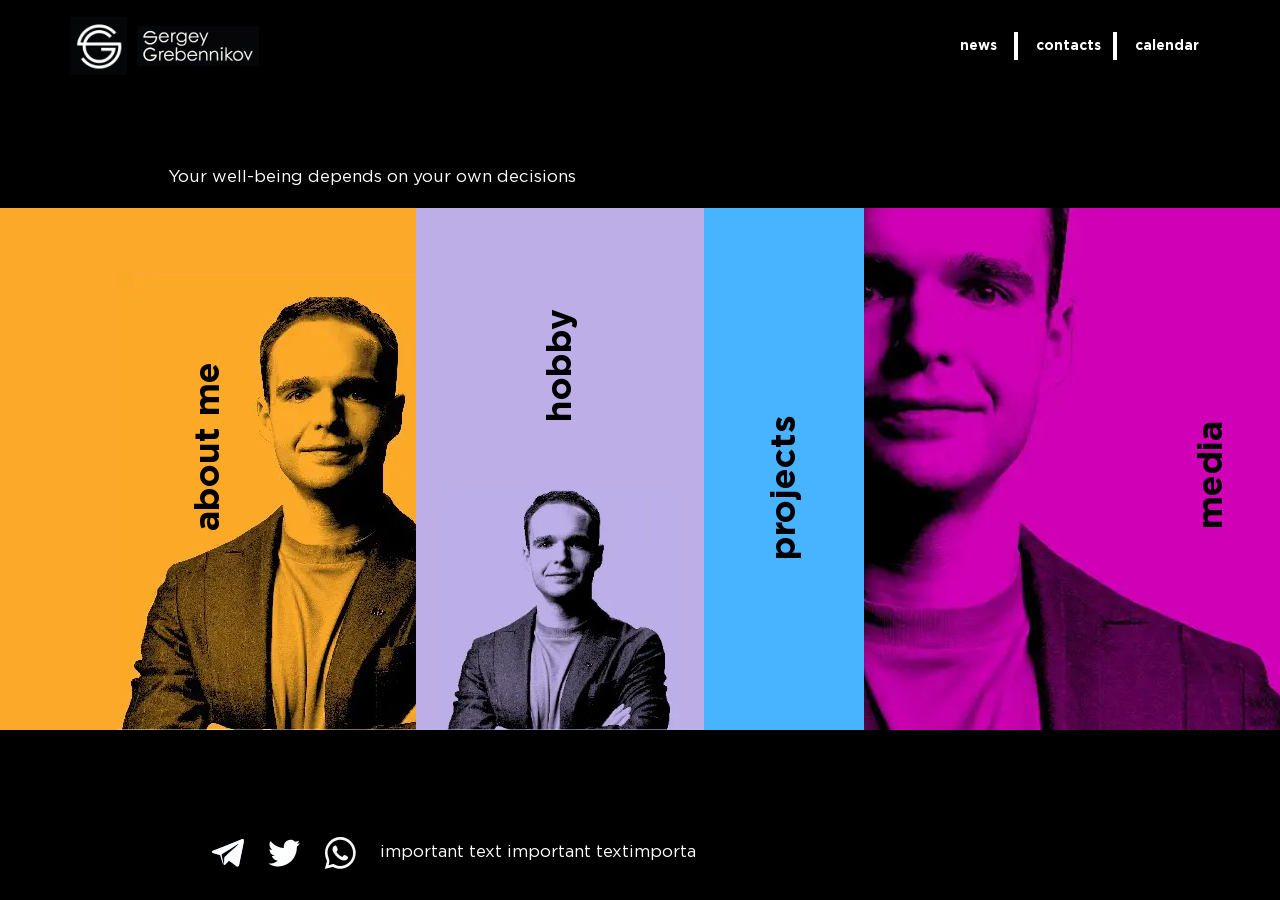
==== commit 77f0cbbf: "финальная версия сайта" ====
--- a/index.html
+++ b/index.html
@@ -3,7 +3,7 @@
  <head>     <meta charset="UTF-8">-    <meta name="viewport" content="width=device-width, initial-scale=1, shrink-to-fit=no">+    <meta name="viewport" content="width=device-width, initial-scale=1, shrink-to-fit=no, viewport-fit=cover'">     <base href="/">     <link rel="icon" href="/assets/img/logo.svg" type="svg+xml">     <link rel="stylesheet" href="/assets/css/swiper-bundle.min.css">@@ -25,9 +25,8 @@
       <div class="logo__section">         <a class="logo__wrapper" href="/">           <picture><source srcset="/assets/img/logo.webp" type="image/webp"><img src="/assets/img/logo.png" alt="Logo"></picture>+          <div class="logo__name"><picture><source srcset="/assets/img/name.webp" type="image/webp"><img src="/assets/img/name.png" alt=""></picture></div>         </a>-        <!-- <div class="logo__name">Sergey Grebennikov</div> -->-        <div class="logo__name"><picture><source srcset="/assets/img/name.webp" type="image/webp"><img src="/assets/img/name.png" alt=""></picture></div>       </div>       <div class="hamburger__section" id="hamburgerSection">         <div class="hamburger__item"></div>@@ -45,9 +44,8 @@
       <div class="logo__section">         <a class="logo__wrapper" href="/">           <picture><source srcset="/assets/img/logo.webp" type="image/webp"><img src="/assets/img/logo.png" alt="Logo"></picture>+          <div class="logo__name"><picture><source srcset="/assets/img/name.webp" type="image/webp"><img src="/assets/img/name.png" alt=""></picture></div>         </a>-        <!-- <div class="logo__name">Sergey Grebennikov</div> -->-        <div class="logo__name"><picture><source srcset="/assets/img/name.webp" type="image/webp"><img src="/assets/img/name.png" alt=""></picture></div>       </div>       <div class="desktop-links">         <a href="about.html" class="menu-link" style="width: 36px;">news</a>@@ -939,7 +937,7 @@
                     </div>                   </div>                 </div>-                <div class="swiper-button-next projects-next"></div>+                <div class="swiper-button-next podcast-next"></div>                 <!-- <div class="swiper-button-prev projects-prev"></div> -->               </div>             </div>@@ -951,7 +949,7 @@
 </section> </main> <footer>-  <div class="d-flex container">+  <div class="d-flex align-items-center container">     <a href="http://" target="_blank" rel="noopener noreferrer">       <picture><source srcset="/assets/img/social/tg.svg" type="image/webp"><img src="/assets/img/social/tg.svg" alt="telegram"></picture>     </a>@@ -961,7 +959,7 @@
     <a href="http://" target="_blank" rel="noopener noreferrer">       <picture><source srcset="/assets/img/social/wa.svg" type="image/webp"><img src="/assets/img/social/wa.svg" alt="whatsapp"></picture>     </a>-    <p>important text important textimportant text</p>+    <p>important text important textimporta</p>   </div> </footer> <script src="/assets/js/checkState.js"></script>
--- a/assets/css/index.css
+++ b/assets/css/index.css
@@ -1,2 +1,2 @@
-@font-face{font-family:'Gotham pro light';src:url(../fonts/gothampro_light.ttf) format("truetype");font-weight:400;font-style:normal}@font-face{font-family:'Gotham pro';src:url(../fonts/gothampro.ttf) format("truetype");font-weight:400;font-style:normal}@font-face{font-family:'Gotham pro medium';src:url(../fonts/gothampro_medium.ttf) format("truetype");font-weight:400;font-style:normal}@font-face{font-family:'Gotham pro bold';src:url(../fonts/gothampro_bold.ttf) format("truetype");font-weight:400;font-style:normal}@font-face{font-family:'Gotham pro black';src:url(../fonts/gothampro_black.ttf) format("truetype");font-weight:400;font-style:normal}header{position:fixed;top:0;left:0;width:100%;z-index:3;background:-o-radial-gradient(7.37% 55.34%,184.77% 147%,#000 0,#000 7.37%,#000 100%);background:radial-gradient(184.77% 147% at 7.37% 55.34%,#000 0,#000 7.37%,#000 100%)}header .desktop{display:none!important}header .header-container{display:-webkit-box;display:-ms-flexbox;display:flex;-webkit-box-pack:justify;-ms-flex-pack:justify;justify-content:space-between;-webkit-box-align:center;-ms-flex-align:center;align-items:center;padding:17px 20px;position:relative;overflow:hidden}header .logo__section{display:-webkit-box;display:-ms-flexbox;display:flex;-webkit-box-align:center;-ms-flex-align:center;align-items:center}header .logo__wrapper{width:57px}header .logo__wrapper img{width:100%}header .logo__name{margin-left:10px;width:103px;font-size:16px;line-height:18px;color:#fff;font-family:"Gotham pro light"}header .logo__name img{width:122px}header .active{color:#fca929!important}header .active-divider{background-color:#fca929}.hamburger__section{display:-webkit-box;display:-ms-flexbox;display:flex;-webkit-box-pack:end;-ms-flex-pack:end;justify-content:flex-end;width:31px;padding:1.5px 0;-webkit-transform:rotateZ(90deg);-ms-transform:rotate(90deg);transform:rotateZ(90deg);position:absolute;right:34px;background:-o-radial-gradient(7.37% 55.34%,184.77% 147%,#000 0,#000 7.37%,#000 100%);background:radial-gradient(184.77% 147% at 7.37% 55.34%,#000 0,#000 7.37%,#000 100%);z-index:2;-webkit-transition:all .5s;-o-transition:all .5s;transition:all .5s}.hamburger__section a{width:0;opacity:0;margin-left:0;visibility:hidden;-webkit-transition:all 1s;-o-transition:all 1s;transition:all 1s}.hamburger__section a img{max-width:57px}.hamburger__section__opened{right:20px;-webkit-transform:rotateZ(0);-ms-transform:rotate(0);transform:rotateZ(0);width:calc(100vw - 42px);-webkit-animation-name:openHamburger;animation-name:openHamburger;-webkit-box-align:center;-ms-flex-align:center;align-items:center;-webkit-animation-duration:.3s;animation-duration:.3s}.hamburger__section .showed-link{-webkit-animation-name:showLink;animation-name:showLink;-webkit-animation-duration:1s;animation-duration:1s}.hamburger__section__finally_opened a:not(.logo__wrapper__opened){text-align:center;-webkit-animation:showLink 1.2s;animation:showLink 1.2s;visibility:visible;opacity:1;font-size:14px;line-height:14px;color:#fff;font-family:"Gotham pro bold";margin:0 12px}.hamburger__section__finally_opened .logo__wrapper__opened{width:57px;visibility:visible;opacity:1;-webkit-transition:all .5s;-o-transition:all .5s;transition:all .5s}.hamburger__item{width:4px;height:28px;margin-left:3px;margin-right:3px;background:#fff;overflow:hidden}.desktop{-webkit-box-pack:justify;-ms-flex-pack:justify;justify-content:space-between;-webkit-box-align:center;-ms-flex-align:center;align-items:center}.desktop .desktop-links{display:-webkit-box;display:-ms-flexbox;display:flex;-webkit-box-align:center;-ms-flex-align:center;align-items:center}.desktop .desktop-links a{margin:0 15px;font-size:14px;line-height:14px;color:#fff;font-family:"Gotham pro bold";margin:0 15px;-webkit-transition:all .25s;-o-transition:all .25s;transition:all .25s}.desktop .desktop-links a:hover{color:#fca929}.primary{-webkit-transition:all 1s;-o-transition:all 1s;transition:all 1s;margin-top:2px}.primary .text-bottom{-webkit-transition:all 1s;-o-transition:all 1s;transition:all 1s}.primary .section-slider{display:-webkit-box;display:-ms-flexbox;display:flex;width:100%;height:66vh;min-height:420px;overflow:hidden;position:relative}.primary .section-slider-desktop{display:none}.primary .section{width:25%;height:100%;background-position:top right;background-size:100%;background-repeat:no-repeat;position:absolute;overflow:hidden;-webkit-transition:all .5s;-o-transition:all .5s;transition:all .5s}.primary .section .section-img{position:absolute;height:100%}.primary .section[data-name=about]{background-color:#fca929;left:0}.primary .section[data-name=about] .slide-1{background-color:#fca929}.primary .section[data-name=about] .slide-1__scrolled{-webkit-animation:scrollLeft 2s;animation:scrollLeft 2s;left:-350%}.primary .section[data-name=about] .slide-1 .section-name{width:185px;bottom:calc(50% - 110px);right:-52px}.primary .section[data-name=about] .slide-2{height:100%;display:-webkit-box;display:-ms-flexbox;display:flex;-webkit-box-orient:vertical;-webkit-box-direction:normal;-ms-flex-direction:column;flex-direction:column;-webkit-box-align:end;-ms-flex-align:end;align-items:flex-end;-webkit-box-pack:center;-ms-flex-pack:center;justify-content:center;z-index:0}.primary .section[data-name=about] .slide-2 iframe,.primary .section[data-name=about] .slide-2 video{width:100%;height:50%}.primary .section[data-name=about] .slide-2 .transparent-btn{width:19px;border:none;background:0 0;margin:16px 26px 0 0;padding:0}.primary .section[data-name=about] .slide-2 .transparent-btn img{width:100%;position:initial}.primary .section[data-name=about] .slide-3{position:absolute;background-color:#fca929;width:100%;height:100%;right:-150%;top:0;display:-webkit-box;display:-ms-flexbox;display:flex;-webkit-box-pack:end;-ms-flex-pack:end;justify-content:flex-end}.primary .section[data-name=about] .slide-3 img{left:50px}.primary .section[data-name=about] .slide-3__scrolled{-webkit-animation:scrollRight 1.5s;animation:scrollRight 1.5s;right:0}.primary .section[data-name=about] img{right:calc((66vh / 100) * -40);bottom:0}.primary .section[data-name=hobby]{background-color:#bdaee7;position:absolute;left:25%}.primary .section[data-name=hobby] .slide-1{background-color:#bdaee7}.primary .section[data-name=hobby] .slide-1__scrolled{-webkit-animation:scrollLeft 1.5s;animation:scrollLeft 1.5s;left:-350%}.primary .section[data-name=hobby] .slide-2{background-color:#bdaee7;position:absolute;width:100%;height:100%;right:-100%}.primary .section[data-name=hobby] .slide-2__scrolled{-webkit-animation:scrollRight 1.5s;animation:scrollRight 1.5s;right:0}.primary .section[data-name=hobby] .section-name{width:125px;top:116px;left:calc(50% - 62px);z-index:2}.primary .section[data-name=hobby] .section-name__scrolled{-webkit-animation:hobbyScrolled 1.5s;animation:hobbyScrolled 1.5s}.primary .section[data-name=hobby] .section-name__scrolled,.primary .section[data-name=hobby] .section-name__scrolled_no-animation{left:-30px}.primary .section[data-name=hobby] .section-img{max-height:210px;height:auto;bottom:0;left:50%;-webkit-transform:translate(-50%);-ms-transform:translate(-50%);transform:translate(-50%)}.primary .section[data-name=projects]{background-color:#48b3fe;right:25%}.primary .section[data-name=projects] .slide-1{display:none;background-color:#48b3fe}.primary .section[data-name=projects] .slide-1__scrolled{-webkit-animation:scrollLeft 1.5s;animation:scrollLeft 1.5s;left:-350%}.primary .section[data-name=projects] .slide-2{position:absolute;width:100%;height:100%;right:-100%}.primary .section[data-name=projects] .slide-2__scrolled{-webkit-animation:scrollRight 1.25s;animation:scrollRight 1.25s;right:0}.primary .section[data-name=projects] .section-name{width:210px;top:calc(50% - 12px);right:-68px}.primary .section[data-name=projects] .section-name__scrolled{-webkit-animation:projectScrolled 1.25s;animation:projectScrolled 1.25s}.primary .section[data-name=projects] .section-name__scrolled,.primary .section[data-name=projects] .section-name__scrolled_no-animation{z-index:2;right:calc(100% - 140px)}.primary .section[data-name=media]{background-color:#d000b6;right:0}.primary .section[data-name=media] .slide-1{background-color:#d000b6}.primary .section[data-name=media] .slide-1__scrolled{-webkit-animation:scrollLeft 1.5s;animation:scrollLeft 1.5s;left:-350%}.primary .section[data-name=media] .slide-1 .section-name{width:176px;right:calc((68vh / 100) * -10);bottom:138px}.primary .section[data-name=media] .slide-2{position:absolute;width:100%;height:100%;right:-100%}.primary .section[data-name=media] .slide-2__scrolled{-webkit-animation:scrollRight .75s;animation:scrollRight .75s;right:0}.primary .section[data-name=media] .section-img{top:0;right:calc((68vh / 100) * -12)}.primary .text{padding-right:27px;margin-top:24px;font-size:16px;line-height:18px}.primary .chosen{-webkit-animation-name:slideout;animation-name:slideout;-webkit-animation-duration:.5s;animation-duration:.5s;width:calc(100vw - 33px)}.primary .chosen-full{-webkit-animation-name:slideoutFull;animation-name:slideoutFull;-webkit-animation-duration:.5s;animation-duration:.5s;width:100vw}.primary .hidden-1{-webkit-animation-name:slidein1;animation-name:slidein1;-webkit-animation-duration:.5s;animation-duration:.5s}.primary .hidden-2{-webkit-animation-name:slidein2;animation-name:slidein2;-webkit-animation-duration:.5s;animation-duration:.5s}.primary .hidden-3{-webkit-animation-name:slidein3;animation-name:slidein3;-webkit-animation-duration:.5s;animation-duration:.5s}.primary .slide-1{position:absolute;top:0;left:0;width:100%;height:100%;-webkit-transition:all .5s;-o-transition:all .5s;transition:all .5s;z-index:1}#innerSliderPolygon{position:absolute;top:-1000%}footer{position:fixed;bottom:0;left:0;width:100%;z-index:3;padding-top:31px;padding-left:33px;padding-right:31px;padding-bottom:16px;background:-o-radial-gradient(7.37% 55.34%,184.77% 147%,#000 0,#000 7.37%,#000 100%);background:radial-gradient(184.77% 147% at 7.37% 55.34%,#000 0,#000 7.37%,#000 100%)}footer img{margin-right:23px}footer p{font-size:12px;line-height:11px;color:#fff;font-family:"Gotham pro";margin-bottom:0}.block-for-margin{width:100%;height:80px;padding-top:31px;padding-left:33px;padding-right:31px}input[type=checkbox]+label{display:inline-block;position:relative;padding-left:28px;line-height:18px;cursor:pointer}input[type=checkbox]:checked{position:absolute;left:-9999px}input[type=checkbox]:checked+label:before{content:"";position:absolute;left:0;top:5px;width:18px;height:18px;border:1px solid #e5e5e5;background-color:#fff;border-radius:2px}input[type=checkbox]:checked+label:after{content:"";position:absolute;-webkit-transition:all .2s ease;-o-transition:all .2s ease;transition:all .2s ease;left:2px;top:9px;width:14px;height:7px;border-radius:1px;border-left:2px solid #e8a23a;border-bottom:2px solid #e8a23a;-webkit-transform:rotate(-45deg);-ms-transform:rotate(-45deg);transform:rotate(-45deg);opacity:1}input[type=checkbox]:not(:checked){position:absolute;left:-9999px}input[type=checkbox]:not(:checked)+label:before{content:"";position:absolute;left:0;top:5px;width:18px;height:18px;border:1px solid #e5e5e5;background-color:#fff;border-radius:2px}input[type=checkbox]:not(:checked)+label:after{content:"";position:absolute;-webkit-transition:all .2s ease;-o-transition:all .2s ease;transition:all .2s ease;left:2px;top:9px;width:14px;height:7px;border-radius:1px;border-left:2px solid #fff;border-bottom:2px solid #fff;-webkit-transform:rotate(-45deg);-ms-transform:rotate(-45deg);transform:rotate(-45deg);opacity:0}.about{background-color:#fca929;width:100%;height:100%;padding:50px 40px 50px 70px}.about .section-name{top:140px!important;left:-60px!important;width:175px!important}.about .about-container{height:100%}.about p{color:#000}.about .date{font-family:"Gotham pro bold";font-size:19px;line-height:18px;margin-bottom:8px}.about .text{margin-top:0;padding-left:0;margin-bottom:10px}.hobby,.media,.projects{padding:40px 50px 40px 70px;position:relative;height:100%}.hobby{background-color:#bdaee7;position:relative}.hobby .section-name{left:-30px!important;top:116px!important;width:125px!important}.hobby .section-text{margin-left:43px;margin-top:29px;margin-bottom:0}.projects{background-color:#48b3fe}.projects .section-name{top:calc(50% - 11px)!important;width:210px}.projects .section-name__scrolled_no-animation{z-index:2;right:calc(100% - 140px)!important}.projects .widget-row{margin-top:15px;max-height:365px;overflow:scroll}.media{padding:22px 36px 36px 36px;background-color:#d000b6;height:100%}.media a,.media h3,.media h6,.media p{color:#fff}.media .container{height:100%}.podcast-row::-webkit-scrollbar{display:none}.contacts .contacts-wrapper{margin-top:16px;min-height:70vh;color:#fff}.contacts h3{font-family:"Gotham pro bold";font-size:27px;line-height:26px;margin-bottom:14px;padding:0 20px}.contacts .img-wrapper{margin-bottom:48px}.contacts .img-wrapper img{width:100%}.contacts p{margin-bottom:8px;padding:0 20px}.contacts a,.contacts p{font-size:16px;line-height:15px;font-family:"Gotham pro light"}.contacts a{display:inline-block;margin-left:6px;color:#fff;text-decoration:none}.podcast-single .controls-component{margin-top:32px}.podcast-single button{background:0 0;border:none}.podcast-single .change-podcast{padding:0 54px;display:-webkit-box;display:-ms-flexbox;display:flex;-webkit-box-pack:justify;-ms-flex-pack:justify;justify-content:space-between;-webkit-box-align:center;-ms-flex-align:center;align-items:center}.podcast-single .change-podcast button{width:19px}.podcast-single .content{margin-top:45px;display:-webkit-box;display:-ms-flexbox;display:flex;-webkit-box-orient:vertical;-webkit-box-direction:normal;-ms-flex-direction:column;flex-direction:column;-webkit-box-align:center;-ms-flex-align:center;align-items:center;-webkit-box-pack:center;-ms-flex-pack:center;justify-content:center;padding:0 73px}.podcast-single .content .title{text-align:center;font-size:14px;line-height:13px;font-family:"Gotham pro light";margin-bottom:16px;text-align:left;width:100%}.podcast-single .content .podcast-banner{text-align:center;background-color:#bdaee7}.podcast-single .content .podcast-banner img{max-width:100%}.podcast-single .text-bottom{margin-top:37px;font-size:16px;line-height:15px;font-family:"Gotham pro light";padding-left:33px;padding-right:27px}.single-page{color:#000;font-family:"Gotham pro light";margin-bottom:80px}.single-page-wrapper{padding:22px 35px 80px 32px;height:100%;width:100%}.single-page .projects-page{background-color:#48b3fe}.single-page .hobby-page{background-color:#bdaee7}.single-page .arrow-btn{position:absolute;top:22px;right:35px;z-index:3}.single-page .poster{width:100%;z-index:2;text-align:center}.single-page .poster img{max-width:100%}.single-page .title{font-size:20px;line-height:19px;margin-bottom:5px;font-family:"Gotham pro bold"}.single-page .subtitle{font-size:14px;line-height:13px}.single-page .text-wrapper{margin-top:36px;height:80%;overflow:hidden}.single-page .text-wrapper p{font-size:19px;line-height:18px;margin-bottom:12px}.single-page.desktop{display:none}.podcast-single-desktop{display:none}@-webkit-keyframes slideout{from{width:12%}to{width:calc(100vw - 33px)}}@keyframes slideout{from{width:12%}to{width:calc(100vw - 33px)}}@-webkit-keyframes slideoutFull{from{width:12%}to{width:100vw}}@keyframes slideoutFull{from{width:12%}to{width:100vw}}@-webkit-keyframes slidein1{from{margin-left:initial}to{margin-left:calc(-1 * (100vw - 33px)/ 4 * 1)}}@keyframes slidein1{from{margin-left:initial}to{margin-left:calc(-1 * (100vw - 33px)/ 4 * 1)}}@-webkit-keyframes slidein2{from{margin-left:initial}to{margin-left:calc(-1 * (100vw - 33px)/ 4 * 2)}}@keyframes slidein2{from{margin-left:initial}to{margin-left:calc(-1 * (100vw - 33px)/ 4 * 2)}}@-webkit-keyframes slidein3{from{margin-left:initial}to{margin-left:calc(-1 * (100vw - 33px)/ 4 * 3)}}@keyframes slidein3{from{margin-left:initial}to{margin-left:calc(-1 * (100vw - 33px)/ 4 * 3)}}@-webkit-keyframes openHamburger{from{-webkit-transform:rotateZ(90deg);transform:rotateZ(90deg);width:31px}50%{right:20px;-webkit-transform:rotateZ(0);transform:rotateZ(0);width:31px}to{-webkit-transform:rotateZ(0);transform:rotateZ(0);width:calc(100% - 42px)}}@keyframes openHamburger{from{-webkit-transform:rotateZ(90deg);transform:rotateZ(90deg);width:31px}50%{right:20px;-webkit-transform:rotateZ(0);transform:rotateZ(0);width:31px}to{-webkit-transform:rotateZ(0);transform:rotateZ(0);width:calc(100% - 42px)}}@-webkit-keyframes openedHamburger{from{-webkit-box-pack:end;justify-content:flex-end;-webkit-box-align:start;align-items:flex-start}to{-webkit-box-pack:justify;justify-content:space-between;-webkit-box-align:center;align-items:center}}@keyframes openedHamburger{from{-webkit-box-pack:end;-ms-flex-pack:end;justify-content:flex-end;-webkit-box-align:start;-ms-flex-align:start;align-items:flex-start}to{-webkit-box-pack:justify;-ms-flex-pack:justify;justify-content:space-between;-webkit-box-align:center;-ms-flex-align:center;align-items:center}}@-webkit-keyframes showLink{from{visibility:hidden;width:0;opacity:0}50%{visibility:visible}75%{opacity:0}to{opacity:1}}@keyframes showLink{from{visibility:hidden;width:0;opacity:0}50%{visibility:visible}75%{opacity:0}to{opacity:1}}@-webkit-keyframes scrollLeft{from{left:0}to{left:-350%}}@keyframes scrollLeft{from{left:0}to{left:-350%}}@-webkit-keyframes scrollRight{from{right:-150%}to{right:0}}@keyframes scrollRight{from{right:-150%}to{right:0}}@-webkit-keyframes hobbyScrolled{from{left:calc(50% - 62px)}to{top:116px}}@keyframes hobbyScrolled{from{left:calc(50% - 62px)}to{top:116px}}@-webkit-keyframes projectScrolled{from{right:-68px}to{right:calc(100% - 140px)}}@keyframes projectScrolled{from{right:-68px}to{right:calc(100% - 140px)}}.black-single{margin:0 auto;padding:0 20px;margin-top:40px;height:70vh;overflow:scroll}.black-single .title{font-size:40px;line-height:38px;font-family:"Gotham pro bold";margin-bottom:30px}.black-single .content{display:-webkit-box;display:-ms-flexbox;display:flex;height:100%;padding:32px 0 32px 0}.black-single .content .left{width:75%;margin-right:32px}.black-single .content .left .top{display:-webkit-box;display:-ms-flexbox;display:flex}.black-single .content .left .top .image{width:40%;margin-right:48px}.black-single .content .left .top .image img{width:100%}.black-single .content .left .top .text{width:60%}.black-single .content .left .top .text p{font-size:14px;line-height:16px;font-family:"Gotham pro light"}.black-single .content .left .top .news-text p:first-of-type{font-family:"Gotham pro bold"}.black-single .content .left .top .media-text{display:-webkit-box;display:-ms-flexbox;display:flex;-webkit-box-orient:vertical;-webkit-box-direction:normal;-ms-flex-direction:column;flex-direction:column;-webkit-box-pack:justify;-ms-flex-pack:justify;justify-content:space-between}.black-single .content .left .bottom{margin-top:48px}.black-single .content .left .bottom p{font-size:14px;line-height:16px;font-family:"Gotham pro light"}.black-single .content .right{width:calc(30% - 32px)}.calendar-wrapper{background-color:#282828}.calendar-date{position:absolute;top:0;left:0;background-color:#282828;font-family:"Gotham pro bold";text-align:center;padding:12px}.calendar-date p:first-of-type{font-size:13px;line-height:12px;margin-bottom:5px}.calendar-date p:last-of-type{font-size:38px;line-height:36px;margin-bottom:0}.calendar-img{position:relative}.calendar-item{position:relative;color:#fff!important;display:block;background-color:#282828;margin-bottom:25px}.calendar-item .image img{width:100%}.calendar-item .footer{padding:20px}.calendar-item .text p:first-of-type{font-family:"Gotham pro bold";margin-bottom:5px;font-size:23px;line-height:22px}.calendar-item .text p:last-of-type{font-family:"Gotham pro";margin-bottom:0;font-size:17px;line-height:16px}.calendar-item button{border:none;margin-top:16px;color:#000;background-color:#fca929;width:100%;font-family:"Gotham pro";font-size:18px;line-height:17px;padding:10px}.calendar-single{padding:0;height:auto;padding-top:60px}.calendar-single .left{background-color:#282828;padding-right:20px;margin-right:0!important;width:calc(100% - 231px)!important}.calendar-single .left .image{position:relative;width:50%!important}.calendar-single .left .image .date{position:absolute;top:0;left:0;background-color:#282828;font-family:"Gotham pro bold";text-align:center;padding:12px}.calendar-single .left .image .date p:first-of-type{font-size:13px;line-height:12px;margin-bottom:5px}.calendar-single .left .image .date p:last-of-type{font-size:38px;line-height:36px;margin-bottom:0}.calendar-single .left .bottom{margin-top:24px;padding:23px;padding-top:0}.calendar-single .text p{margin-bottom:0}.calendar-single .text .title{font-size:23px;line-height:22px;margin-top:27px;margin-bottom:5px}.calendar-single .text .subtitle{font-size:17px;line-height:16px;margin-bottom:21px}.calendar-single .right{height:500px;width:250px!important}.contacts .contacts-wrapper{margin-top:100px;min-height:70vh;color:#fff}.contacts h3{font-family:"Gotham pro bold";font-size:27px;line-height:26px;margin-bottom:14px;padding:0 20px}.contacts .img-wrapper{margin-bottom:70px}.contacts .img-wrapper img{max-width:100%}.contacts p{margin-bottom:8px;padding:0 20px}.contacts a,.contacts p{font-size:16px;line-height:15px;font-family:"Gotham pro light"}.contacts a{display:inline-block;margin-left:6px;color:#fff;text-decoration:none}#audio{position:absolute;left:-1000%}.controls-component{width:100%;max-width:400px}.controls-component .controls{width:100%;display:-webkit-box;display:-ms-flexbox;display:flex;-webkit-box-pack:justify;-ms-flex-pack:justify;justify-content:space-between}.controls-component .controls [data-action=play],.controls-component .controls [data-action=stop]{width:40px}.controls-component .controls .showed-control{display:block}.controls-component .controls .hidden-control{display:none}.controls-component .controls button{background:0 0;border:none}.controls-component .controls button:nth-of-type(1) img{margin-right:7px}.controls-component .controls button:last-of-type img{margin-left:7px}.controls-component .media-progress{max-width:400px;margin:0 auto;margin-top:45px;width:100%}.controls-component .media-progress .time{text-align:right;height:24px;font-family:"Gotham pro light"}.controls-component .media-progress .bar{width:100%;position:relative;height:7px;background:rgba(255,255,255,.3)}.controls-component .media-progress .bar .line{position:absolute;top:0;left:0;width:0%;height:100%;background-color:#fff}.controls-component .media-progress .bar .line .dot{position:relative;width:100%;height:100%}.controls-component .media-progress .bar .line .dot::after{opacity:0;content:"";height:16px;width:16px;position:absolute;background:#fff;border-radius:100%;right:-8px;top:-4px;-webkit-transition:all .25s;-o-transition:all .25s;transition:all .25s;cursor:pointer}.controls-component .media-progress .bar .line .dot:hover::after{opacity:1}.news .news-wrapper{position:relative;padding-top:100px;min-height:92vh;overflow:visible}.news .news-wrapper .news-item-mobile{padding:0 40px;padding-bottom:16px;margin-bottom:100px}.news .news-wrapper .swiper-button-next,.news .news-wrapper .swiper-button-prev{color:#fff!important;-webkit-transform:rotateZ(90deg);-ms-transform:rotate(90deg);transform:rotateZ(90deg)}.news .news-wrapper .swiper-button-next::after,.news .news-wrapper .swiper-button-prev::after{font-size:20px;font-weight:900}.news .news-wrapper .swiper-button-next{bottom:60px;left:calc(50% - 13px);top:unset}.news .news-wrapper .swiper-button-prev{top:95px;left:calc(50% - 13px)}.news .news-list-wrapper{height:100vh;padding-top:115px;padding-bottom:107px}.news .news-item{color:#fff;opacity:0;-webkit-transition:all .5s;-o-transition:all .5s;transition:all .5s;display:block}.news .news-item .news-title{font-family:"Gotham pro bold";font-size:27px;line-height:26px;margin-bottom:32px}.news .news-item .news-img{margin-bottom:32px}.news .news-item .news-img img{width:100%}.news .news-item .news-bold{font-family:"Gotham pro bold";font-size:16px;line-height:18px;margin-bottom:16px}.news .news-item .news-annotation{font-family:"Gotham pro";font-size:16px;line-height:18px;margin-top:13px;margin-bottom:5px}.news .news-item .dots{margin-right:10px;padding:0;color:#fff;background:0 0;border:none;font-size:27px;line-height:26px;font-family:"Gotham pro bold"}.project-single-mobile{background-color:#48b3fe}.hobby-single-mobile{background-color:#bdaee7}.hobby-single-mobile .news-item,.project-single-mobile .news-item{color:#000}.news-item-desktop{display:none}.swiper-button-next::after,.swiper-button-prev::after{-webkit-transition:all .25s;-o-transition:all .25s;transition:all .25s;font-size:20px;font-weight:900}.swiper-button-next:hover,.swiper-button-prev:hover{color:#000!important}.vertical-text-slider{height:100%;position:relative}.vertical-text-slider .vertical-text-next,.vertical-text-slider .vertical-text-prev{-webkit-transform:rotateZ(90deg);-ms-transform:rotate(90deg);transform:rotateZ(90deg);color:#fff}.vertical-text-slider .vertical-text-prev{top:-15px;left:calc(50% - 22px)}.vertical-text-slider .vertical-text-next{top:unset;bottom:-45px;left:calc(50% - 22px)}.vertical-text-slider .swiper,.vertical-text-slider .swiper-wrapper{height:100%}.vertical-text-slider .swiper-slide{width:100%!important;height:auto}.vertical-text-slider__slide{height:100%}.vertical-text-slider__slide .text{padding-right:0}.mobile-vertical-slider{max-width:445px;height:100%;overflow:hidden;margin:0 auto}.mobile-vertical-slider .container{height:100%}.mobile-vertical-slider .hobby-slider,.mobile-vertical-slider .swiper{height:100%;margin:0;width:100%}.mobile-vertical-slider .hobby-slider .d-flex,.mobile-vertical-slider .swiper .d-flex{height:100%}.mobile-vertical-slider .swiper-button-next,.mobile-vertical-slider .swiper-button-prev{color:#fff;height:19px;width:9.5px;right:unset;left:52%;-webkit-transform:rotate(90deg);-ms-transform:rotate(90deg);transform:rotate(90deg)}.mobile-vertical-slider .swiper-button-next::after,.mobile-vertical-slider .swiper-button-prev::after{font-size:20px}.mobile-vertical-slider .swiper-button-next{top:unset;bottom:10px}.mobile-vertical-slider .swiper-button-prev{top:30px;bottom:unset}.mobile-vertical-slider .swiper-button-disabled{-webkit-transition:all .25s;-o-transition:all .25s;transition:all .25s;opacity:0}.mobile-vertical-slider .swiper-scrollbar{display:none}.mobile-vertical-slider .swiper-slide{opacity:0;-webkit-transition:all .5s;-o-transition:all .5s;transition:all .5s;width:100%!important}.mobile-vertical-slider .image-wrapper{height:calc(100% - 52px);width:100%;position:relative;text-align:center}.mobile-vertical-slider .image-wrapper__text{width:100%;position:absolute;font-size:19px;line-height:18px;color:#fff;text-align:center;word-break:break-all;margin:0;top:calc(50% - 9px)}.mobile-vertical-slider .image-wrapper img{max-height:100%;max-width:100%}#primarySlider{width:100%}#primarySlider .primary-slider-wrapper{width:100%}#primarySlider .primary-slider-wrapper .primary-slider-slide{-webkit-transition:all .35s;-o-transition:all .35s;transition:all .35s;width:25%}#primarySlider .primary-slider-wrapper .primary-slider-slide.swiper-slide-active{-webkit-transition:all .35s;-o-transition:all .35s;transition:all .35s;width:32%;z-index:10}.inner-section-slider{height:68vh}.inner-section-slider #innerPrimarySlider{position:relative;height:100%}.inner-section-slider #innerPrimarySlider::before{content:"";position:absolute;top:0;left:-50px;width:200vw;height:100%;background:-o-radial-gradient(7.37% 55.34%,184.77% 147%,#000 0,#000 7.37%,#000 100%);background:radial-gradient(184.77% 147% at 7.37% 55.34%,#000 0,#000 7.37%,#000 100%)}.inner-section-slider .swiper-slide{width:95%}#mediaSlider .swiper-slide{width:auto;opacity:0;-webkit-transition:all .5s;-o-transition:all .5s;transition:all .5s}.primary-swiper-desktop{display:none}.primary-swiper-desktop.showed{opacity:1!important;-webkit-transition:all .25s;-o-transition:all .25s;transition:all .25s}#primarySwiperDesktop{top:-200%;height:100%;position:absolute;width:100%;opacity:0;z-index:10}#primarySwiperDesktop .swiper-slide{width:95%;position:relative;overflow:hidden}#primarySwiperDesktop .swiper-slide .slide-name{-webkit-transform:rotateZ(-90deg);-ms-transform:rotate(-90deg);transform:rotateZ(-90deg);position:absolute;font-size:35px;line-height:34px;font-family:"Gotham pro bold";color:#000;width:180px}#primarySwiperDesktop .swiper-slide .inactive-content{-webkit-transition:all .25s;-o-transition:all .25s;transition:all .25s;opacity:1;position:absolute;width:100%;top:25%;left:0;padding:16px;display:-webkit-box;display:-ms-flexbox;display:flex;-webkit-box-pack:justify;-ms-flex-pack:justify;justify-content:space-between}#primarySwiperDesktop .swiper-slide .inactive-content .left,#primarySwiperDesktop .swiper-slide .inactive-content .right{position:relative}#primarySwiperDesktop .swiper-slide .inactive-content .right .direction{text-align:right}#primarySwiperDesktop .swiper-slide .inactive-content .right .direction svg{-webkit-transform:rotateZ(-180deg);-ms-transform:rotate(-180deg);transform:rotateZ(-180deg)}#primarySwiperDesktop .swiper-slide .inactive-content .slide-name{top:85px;left:-55px;text-align:right;color:rgba(0,0,0,.31)}#primarySwiperDesktop .swiper-slide .inactive-content .direction svg{width:14px}#primarySwiperDesktop .swiper-slide .inactive-content .direction svg path{stroke:rgba(0,0,0,.31)}#primarySwiperDesktop .swiper-slide .active-content{position:relative;display:-webkit-box;display:-ms-flexbox;display:flex;-webkit-transition:all .35s;-o-transition:all .35s;transition:all .35s;height:100%}#primarySwiperDesktop .swiper-slide .active-content__inactive .right-absolute{right:0!important}#primarySwiperDesktop .swiper-slide .active-content__inactive .left-absolute{left:0!important}#primarySwiperDesktop .swiper-slide .active-content .right-absolute{top:0;right:-10%}#primarySwiperDesktop .swiper-slide .active-content .right-absolute__content{padding-top:165px!important}#primarySwiperDesktop .swiper-slide .active-content .right-absolute__content .direction{-webkit-transform:rotateZ(90deg)!important;-ms-transform:rotate(90deg)!important;transform:rotateZ(90deg)!important}#primarySwiperDesktop .swiper-slide .active-content .left-absolute{top:0;left:-10%}#primarySwiperDesktop .swiper-slide .active-content .left-absolute,#primarySwiperDesktop .swiper-slide .active-content .right-absolute{-webkit-transition:all .25s;-o-transition:all .25s;transition:all .25s;width:3%;height:100%;position:absolute;display:-webkit-box;display:-ms-flexbox;display:flex;-webkit-box-align:center;-ms-flex-align:center;align-items:center;z-index:3}#primarySwiperDesktop .swiper-slide .active-content .left-absolute__content,#primarySwiperDesktop .swiper-slide .active-content .right-absolute__content{display:-webkit-box;display:-ms-flexbox;display:flex;-webkit-transform:rotateZ(90deg);-ms-transform:rotate(90deg);transform:rotateZ(90deg);padding-top:175px}#primarySwiperDesktop .swiper-slide .active-content .left-absolute__content .direction,#primarySwiperDesktop .swiper-slide .active-content .right-absolute__content .direction{-webkit-transform:rotateZ(-90deg);-ms-transform:rotate(-90deg);transform:rotateZ(-90deg)}#primarySwiperDesktop .swiper-slide .active-content .left-absolute__content .direction svg,#primarySwiperDesktop .swiper-slide .active-content .right-absolute__content .direction svg{stroke:rgba(0,0,0,.31)}#primarySwiperDesktop .swiper-slide .active-content .left-absolute__content .direction svg path,#primarySwiperDesktop .swiper-slide .active-content .right-absolute__content .direction svg path{stroke:rgba(0,0,0,.31)}#primarySwiperDesktop .swiper-slide .active-content .left-absolute__content .slide-name,#primarySwiperDesktop .swiper-slide .active-content .right-absolute__content .slide-name{font-size:25px;line-height:24px;text-align:right;position:inherit;-webkit-transform:rotateZ(0);-ms-transform:rotate(0);transform:rotateZ(0);margin-right:16px;color:rgba(0,0,0,.31)}#primarySwiperDesktop .swiper-slide .active-content .slide-left{height:100%;width:33%;max-width:550px;margin-right:16px}#primarySwiperDesktop .swiper-slide .active-content .slide-left .relative{position:relative;height:100%;width:100%}#primarySwiperDesktop .swiper-slide .active-content .slide-image{height:100%;display:-webkit-box;display:-ms-flexbox;display:flex;-webkit-box-align:end;-ms-flex-align:end;align-items:flex-end}#primarySwiperDesktop .swiper-slide .active-content .slide-right{width:60%;max-width:1400px;padding:50px 25px}#primarySwiperDesktop .swiper-slide .active-content .slide-right-gallery{width:calc(100% - 240px);padding:37px 50px 0 50px}#primarySwiperDesktop .swiper-slide .active-content .slide-right-gallery .swiper-slide{position:relative;overflow:hidden}#primarySwiperDesktop .swiper-slide .active-content .slide-right-media-gallery{width:calc(100% - 375px);margin-left:auto;padding-top:20px;padding-right:50px;padding-bottom:0}#primarySwiperDesktop .swiper-slide .active-content .slide-right-media-gallery .swiper-slide{max-height:245px}#primarySwiperDesktop .swiper-slide .section-desktop{width:100%}#primarySwiperDesktop .swiper-slide .about-slide{background-color:#fca929}#primarySwiperDesktop .swiper-slide .about-slide .left-absolute,#primarySwiperDesktop .swiper-slide .about-slide .right-absolute{background-color:#fca929}#primarySwiperDesktop .swiper-slide .about-slide .slide-left{width:413px}#primarySwiperDesktop .swiper-slide .about-slide .slide-left .slide-name{bottom:273.5px}#primarySwiperDesktop .swiper-slide .about-slide .slide-right{width:calc(100% - 413px);background-color:#fca929}#primarySwiperDesktop .swiper-slide .about-slide .slide-right .text-wrap{height:100%;display:-webkit-box;display:-ms-flexbox;display:flex;-webkit-box-pack:justify;-ms-flex-pack:justify;justify-content:space-between;background-color:#fca929}#primarySwiperDesktop .swiper-slide .about-slide .slide-right .text-wrap .text-col{width:calc(50% - 4.5px)}#primarySwiperDesktop .swiper-slide .about-slide .slide-right .text-wrap .text-col p{color:#000}#primarySwiperDesktop .swiper-slide .about-slide .slide-right .text-wrap .text-col .date{font-family:"Gotham pro bold";font-size:19px;line-height:18px;margin-bottom:8px}#primarySwiperDesktop .swiper-slide .about-slide .slide-right .text-wrap .text-col .text{margin-top:0;padding-left:0;margin-bottom:10px}#primarySwiperDesktop .swiper-slide .hobby-slide{background-color:#bdaee7}#primarySwiperDesktop .swiper-slide .hobby-slide .left-absolute,#primarySwiperDesktop .swiper-slide .hobby-slide .right-absolute{background-color:#bdaee7}#primarySwiperDesktop .swiper-slide .hobby-slide .slide-left{width:240px;margin-right:0}#primarySwiperDesktop .swiper-slide .hobby-slide .slide-left img{width:100%}#primarySwiperDesktop .swiper-slide .hobby-slide .slide-left .slide-name{top:calc(50% - 155px);left:calc(50% - 89.5px)}#primarySwiperDesktop .swiper-slide .projects-slide{background-color:#48b3fe}#primarySwiperDesktop .swiper-slide .projects-slide .left-absolute,#primarySwiperDesktop .swiper-slide .projects-slide .right-absolute{background-color:#48b3fe}#primarySwiperDesktop .swiper-slide .projects-slide .slide-left{width:240px;position:relative}#primarySwiperDesktop .swiper-slide .projects-slide .slide-left .slide-name{top:calc(50% - 17px);left:-4px}#primarySwiperDesktop .swiper-slide .media-slide{background-color:#d000b6}#primarySwiperDesktop .swiper-slide .media-slide .left-absolute,#primarySwiperDesktop .swiper-slide .media-slide .right-absolute{background-color:#d000b6}#primarySwiperDesktop .swiper-slide .media-slide .container.d-flex.p-0{position:relative}#primarySwiperDesktop .swiper-slide .media-slide .slide-left{width:auto;max-width:unset;left:-340px;position:absolute}#primarySwiperDesktop .swiper-slide .media-slide .slide-left .slide-name{bottom:274.5px;z-index:1;right:-4.5px}#primarySwiperDesktop .swiper-slide .media-slide .slide-left .slide-image{display:block}#primarySwiperDesktop .swiper-slide .media-slide .slide-left .slide-image img{height:100%}#primarySwiperDesktop .swiper-slide-active .active-content{opacity:1;-webkit-transition:all .25s;-o-transition:all .25s;transition:all .25s}#primarySwiperDesktop .swiper-slide-active .inactive-content{opacity:0}.desktop-vertical-slider{height:100%;margin-left:auto;padding-bottom:0;position:relative}.desktop-vertical-slider .swiper-button-next,.desktop-vertical-slider .swiper-button-prev{color:#fff;position:absolute;right:-45px;-webkit-transform:rotateZ(90deg);-ms-transform:rotate(90deg);transform:rotateZ(90deg)}.desktop-vertical-slider .swiper-button-next::after,.desktop-vertical-slider .swiper-button-prev::after{font-size:25px}.desktop-vertical-slider .swiper-button-prev{top:20px;left:unset}.desktop-vertical-slider .swiper-button-next{bottom:20px;top:unset}.desktop-vertical-slider .swiper{height:100%}.desktop-vertical-slider .swiper-slide{width:100%!important;max-height:278px}.desktop-vertical-slider .swiper-slide .text-slide p{font-family:"Gotham pro light";font-size:14px;line-height:16px;margin-bottom:10px}.desktop-vertical-slider .desktop-vertical-slide{display:-webkit-box;display:-ms-flexbox;display:flex;-webkit-box-pack:justify;-ms-flex-pack:justify;justify-content:space-between;height:100%}.desktop-vertical-slider .desktop-vertical-slide a{width:calc(50% - 16px);display:-webkit-box;display:-ms-flexbox;display:flex;-webkit-box-orient:vertical;-webkit-box-direction:normal;-ms-flex-direction:column;flex-direction:column;font-family:"Gotham pro light";color:#000}.desktop-vertical-slider .desktop-vertical-slide a .title{font-size:29px;line-height:30px;margin-bottom:10px}.desktop-vertical-slider .desktop-vertical-slide a .subtitle{font-size:18px;line-height:17px;margin-bottom:13px}.desktop-vertical-slider .desktop-vertical-slide a .image{width:100%;height:100%}.desktop-vertical-slider .desktop-vertical-slide a .image img{width:100%}.black-single-slider{height:100%;position:relative}.black-single-slider .swiper-button-next,.black-single-slider .swiper-button-prev{position:absolute;-webkit-transform:rotateZ(90deg);-ms-transform:rotate(90deg);transform:rotateZ(90deg)}.black-single-slider .swiper-button-next::after,.black-single-slider .swiper-button-prev::after{color:#fff}.black-single-slider .swiper-button-next{bottom:-35px;top:unset;left:calc(50% - 13.5px)}.black-single-slider .swiper-button-prev{bottom:unset;top:-10px;left:calc(50% - 13.5px)}.black-single-slider .black-slider{height:100%}.black-single-slider .black-slider .swiper-slide{-webkit-transition:all .25s;-o-transition:all .25s;transition:all .25s;width:auto}.black-single-slider .black-slider .slide{height:100%}.black-single-slider .black-slider .slide a{display:-webkit-box;display:-ms-flexbox;display:flex;-webkit-box-orient:vertical;-webkit-box-direction:normal;-ms-flex-direction:column;flex-direction:column;height:100%}.black-single-slider .black-slider .slide .title{font-size:17px;line-height:16px;font-family:"Gotham pro bold";color:#fff;margin-bottom:14px}.black-single-slider .black-slider .slide .image{height:100%}.black-single-slider .black-slider .slide .image img{width:100%}.calendar-single-slider .black-slider-next{left:unset;right:calc(115.5px - 13.5px);bottom:-45px}.calendar-single-slider .black-slider-prev{left:unset;right:calc(115.5px - 13.5px);top:-25px}.calendar-single-slider .swiper-slide a{width:100%;max-width:231px;margin:0 0 0 auto}.horizontal-desktop-slider{height:100%;width:100%;padding:0 33px}.horizontal-desktop-slider .swiper-wrapper{height:100%;width:100%}.horizontal-desktop-slider .swiper-slide{width:100%;height:-webkit-fit-content;height:-moz-fit-content;height:fit-content}.single-page.desktop .slide-right-gallery .swiper-slide{max-height:281px}body{background:-o-radial-gradient(7.37% 55.34%,184.77% 147%,#000 0,#000 7.37%,#000 100%);background:radial-gradient(184.77% 147% at 7.37% 55.34%,#000 0,#000 7.37%,#000 100%);min-height:100vh;-ms-overflow-style:none;scrollbar-width:none}body h1{padding:92px 20px 0 93px!important;font-size:17px;line-height:16px;width:320px;color:#fff;font-family:"Gotham pro";margin-bottom:18px}body ::-webkit-scrollbar{display:none}a{text-decoration:none}main{overflow:hidden;position:relative}main::after,main::before{content:"";width:100%;height:55%;position:absolute;left:0;background:-o-radial-gradient(7.37% 55.34%,184.77% 147%,#000 0,#000 7.37%,#000 100%);background:radial-gradient(184.77% 147% at 7.37% 55.34%,#000 0,#000 7.37%,#000 100%);z-index:2;-webkit-transition:all .3s;-o-transition:all .3s;transition:all .3s}main::after{top:-100%}main::before{bottom:-100%}main.page-changing::after{top:0}main.page-changing::before{bottom:0}.index-main{opacity:0}ul{margin:0;padding:0;list-style-type:none}section{font-family:"Gotham pro";color:#fff}#animationsPolygon{position:absolute;top:-1000%;left:-1000%}.section-title{font-size:19px;line-height:18px;color:#000;margin:0 0 5px 0}.section-subtitle{font-size:14px;line-height:13px;color:#000}.section-name{position:absolute;margin:0;font-size:36px;line-height:34px;color:#000;font-family:"Gotham pro bold";-webkit-transform:rotateZ(-90deg);-ms-transform:rotate(-90deg);transform:rotateZ(-90deg)}.section-text{font-size:19px;line-height:18px;color:#000}.standart-btn svg{-webkit-transition:all .25s;-o-transition:all .25s;transition:all .25s}.standart-btn svg path{-webkit-transition:all .25s;-o-transition:all .25s;transition:all .25s}.standart-btn:hover svg{stroke:#000}.standart-btn:hover svg path{stroke:#000}@media (min-width:400px){.hamburger__section{font-size:16px;line-height:18px;font-family:"Gotham pro"}.hamburger__section__finally_opened a:not(.logo__wrapper__opened){font-size:16px;line-height:18px;margin:0 15px}}@media (min-width:600px){.hamburger__section{font-size:18px;line-height:20px;font-family:"Gotham pro"}.hamburger__section__finally_opened a:not(.logo__wrapper__opened){font-size:18px;line-height:20px;margin:0 20px}}@media (min-width:996px){header{padding:0 20px}header .logo__wrapper{width:82px}header .mobile{display:none}header .desktop{display:-webkit-box!important;display:-ms-flexbox!important;display:flex!important}header .header-container{padding-left:0;padding-right:0}header h1{padding-left:0}.primary{position:relative}.primary .section-slider{display:none}.primary [data-name=about]::after{content:"";width:500px;height:100%;position:absolute;top:0;left:-500px;background-color:#d000b6}.primary [data-name=media]::after{content:"";width:500px;height:100%;position:absolute;top:0;right:-500px;background-color:#fca929}.primary .section-slider-desktop{height:58vh;min-height:420px;max-height:600px;width:100%;margin-top:22px;-webkit-transition:all .15s;-o-transition:all .15s;transition:all .15s;display:block}.primary .section-desktop{height:100%;-webkit-transition:all .75s;-o-transition:all .75s;transition:all .75s;cursor:pointer;position:absolute}.primary .section-desktop__content{display:-webkit-box;display:-ms-flexbox;display:flex;position:absolute;bottom:0;-webkit-transition:all .8s;-o-transition:all .8s;transition:all .8s;height:100%}.primary .section-desktop__content_wrapper{position:relative;width:100%;height:100%}.primary .section-desktop__content .section-name{font-size:35px;line-height:34px;font-family:"Gotham pro bold";color:#000;width:171px;-webkit-transition:all 1s;-o-transition:all 1s;transition:all 1s}.primary .section-desktop__content .section-img{display:-webkit-box;display:-ms-flexbox;display:flex;-webkit-box-align:end;-ms-flex-align:end;align-items:flex-end}.primary .section-desktop:last-of-type,.primary .section-desktop:nth-of-type(1){width:32.5%}.primary .section-desktop:nth-of-type(1){background-color:#fca929;left:0}.primary .section-desktop:nth-of-type(1) .section-desktop__content{right:-115px;overflow:hidden}.primary .section-desktop:nth-of-type(1) .section-desktop__content .section-name{bottom:268.5px;left:4.5px}.primary .section-desktop:nth-of-type(1) .section-desktop__content .section-img{height:100%}.primary .section-desktop:nth-of-type(2){width:22.5%;background-color:#bdaee7;left:32.5%;overflow:hidden;z-index:1}.primary .section-desktop:nth-of-type(2) .section-desktop__content{left:calc(50% - 120px);display:block;width:240px}.primary .section-desktop:nth-of-type(2) .section-desktop__content .section-name{top:calc(50% - 150px);left:calc(50% - 85px);z-index:2}.primary .section-desktop:nth-of-type(2) .section-desktop__content .section-img{height:100%;-webkit-box-pack:center;-ms-flex-pack:center;justify-content:center}.primary .section-desktop:nth-of-type(2) .section-desktop__content .section-img img{width:100%}.primary .section-desktop:nth-of-type(3){width:12.5%;background-color:#48b3fe;right:32.5%;z-index:1}.primary .section-desktop:nth-of-type(3) .section-desktop__content{height:100%;width:100%}.primary .section-desktop:nth-of-type(3) .section-desktop__content .section-name{top:calc(50% - 12.5px);left:calc(50% - 85px)}.primary .section-desktop:last-of-type{background-color:#d000b6;right:0}.primary .section-desktop:last-of-type .section-desktop__content{left:-340px}.primary .section-desktop:last-of-type .section-desktop__content .section-name{bottom:270px;z-index:1;right:0}.primary .section-desktop:last-of-type .section-desktop__content .section-img{-webkit-box-align:unset;-ms-flex-align:unset;align-items:unset}.primary .section-desktop:last-of-type .section-desktop__content .section-img img{height:100%}footer{padding:31px 200px}footer .d-flex{-webkit-box-align:center;-ms-flex-align:center;align-items:center}footer img{width:33px}footer p{font-size:17px;line-height:16px}.single-page.mobile{display:none}.single-main{height:100vh;display:-webkit-box;display:-ms-flexbox;display:flex;-webkit-box-orient:vertical;-webkit-box-direction:normal;-ms-flex-direction:column;flex-direction:column;-webkit-box-pack:center;-ms-flex-pack:center;justify-content:center}.single-page.desktop{display:block;height:58vh;margin-top:38px;margin-bottom:0}.single-page.desktop .subtitle,.single-page.desktop .title{font-family:"Gotham pro light"}.single-page.desktop .text{margin-bottom:0}.single-page.desktop .slide-right-gallery{overflow:hidden}.single-page.desktop .slide-right-gallery .swiper-button-prev{top:-67px}.single-page.desktop .slide-right-gallery .swiper-button-next{bottom:85px}.single-page.desktop .title{font-size:29px;line-height:28px}.single-page.desktop .subtitle{font-size:18px;line-height:17px}.single-page.desktop .wrapper{display:-webkit-box;display:-ms-flexbox;display:flex;margin:0 auto;padding:20px;height:100%;padding:0}.single-page.desktop .slide-left{width:240px;height:100%;position:relative;margin-right:16px}.single-page.desktop .slide-left .slide-name{position:absolute;font-size:25px;line-height:24px;font-family:"Gotham pro bold";color:#000;width:125px;z-index:1}.single-page.desktop .slide-left .slide-name__hobby{left:calc(50% - 62.5px)}.single-page.desktop .slide-left .slide-name__projects{top:calc(50% - 12.5px)}.single-page.desktop .slide-left .slide-image{height:100%;display:-webkit-box;display:-ms-flexbox;display:flex;-webkit-box-align:end;-ms-flex-align:end;align-items:flex-end}.single-page.desktop .slide-left .slide-image img{width:100%}.single-page.desktop .slide-right-gallery{width:calc(100% - 240px);padding-top:37px;padding-right:50px;padding-bottom:0}.single-page.desktop .content-left{display:-webkit-box;display:-ms-flexbox;display:flex;-webkit-box-pack:end;-ms-flex-pack:end;justify-content:flex-end;max-width:240px}.single-page.desktop .content-left .slide-name{top:calc(50% - 100px);left:calc(50% - 62.5px)}.single-page.desktop .content-left img{width:100%}.single-page.desktop .content-right{padding-left:0;width:65%;background-color:#bdaee7;z-index:2}.projects-page{background-color:#48b3fe}.projects-page .slide-name{top:calc(55px + 25%);-webkit-transform:rotateZ(-90deg);-ms-transform:rotate(-90deg);transform:rotateZ(-90deg)}.hobby-page{background-color:#bdaee7}.hobby-page .slide-name{top:173px;-webkit-transform:rotateZ(-90deg) translate(50%);-ms-transform:rotate(-90deg) translate(50%);transform:rotateZ(-90deg) translate(50%);left:25px}.podcast-single.podcast-single-mobile{display:none}.podcast-single-desktop{display:block}.controls-component{margin-top:16px}.news-item-mobile{display:none!important}.news-item-desktop{display:block}.news-wrapper{position:relative;display:-webkit-box;display:-ms-flexbox;display:flex;-webkit-box-align:center;-ms-flex-align:center;align-items:center}.news-wrapper .swiper-button-next,.news-wrapper .swiper-button-prev{-webkit-transform:rotateZ(0)!important;-ms-transform:rotate(0)!important;transform:rotateZ(0)!important;top:unset!important;bottom:unset!important}.news-wrapper .swiper-button-next::after,.news-wrapper .swiper-button-prev::after{font-size:30px!important}.news-wrapper .swiper-button-next{right:-30px!important;left:unset!important}.news-wrapper .swiper-button-prev{left:-30px!important}.news-wrapper .news-item{height:-webkit-fit-content;height:-moz-fit-content;height:fit-content;margin-right:16px;display:-webkit-box;display:-ms-flexbox;display:flex;-webkit-box-orient:vertical;-webkit-box-direction:normal;-ms-flex-direction:column;flex-direction:column;-webkit-box-pack:center;-ms-flex-pack:center;justify-content:center}.news-wrapper .news-item:nth-child(3n+3){margin-right:0}.single-news{min-height:unset!important;height:0!important;display:none}.primary-swiper-desktop{display:block}.vertical-text-slider__slide{display:-webkit-box;display:-ms-flexbox;display:flex;-ms-flex-wrap:wrap;flex-wrap:wrap}.vertical-text-slider__slide .date{font-family:"Gotham pro bold";font-size:19px;line-height:18px;margin-bottom:8px}.vertical-text-slider__slide .text{margin-top:0;padding-left:0}.vertical-text-slider__slide .text-block{width:calc(50% - 10px);margin-bottom:16px}.vertical-text-slider__slide .text-block:nth-child(2n){margin-left:20px}.vertical-text-slider__slide p{color:#000}.horizontal-desktop-slider{height:auto}.horizontal-desktop-slider .swiper-button-prev{left:-5px}.horizontal-desktop-slider .swiper-button-next{right:-5px}.horizontal-desktop-slider .swiper-slide{width:35%}body{display:-webkit-box;display:-ms-flexbox;display:flex;-webkit-box-orient:vertical;-webkit-box-direction:normal;-ms-flex-direction:column;flex-direction:column;-webkit-box-pack:center;-ms-flex-pack:center;justify-content:center}body h1{padding-top:0!important;width:auto;margin:0 auto;padding-left:98px!important}.index-main{padding-bottom:0}}@media (min-width:1400px){.slide-right-gallery .swiper-slide{max-height:325px}.slide-right-media-gallery .swiper-slide{max-height:304px!important}}@media (max-width:1200px){.single-page.desktop .text{font-size:14px;line-height:15px}.slide-right-gallery .swiper-slide{height:230px}.single-page.desktop .slide-right-gallery .swiper-slide{max-height:210px}}@media (min-width:650px) and (max-width:995px){.primary{margin-top:50px}}@media (max-height:660px){header .header-container{padding:15px}header .hamburger__section__finally_opened a:not(.logo__wrapper__opened){margin:0 6px;font-size:13px}.primary{height:512px}footer{padding:20px}body h1{width:auto;padding-left:15px!important;padding-right:15px!important}}
-/*# sourceMappingURL=[data-uri] */
+@font-face{font-family:'Gotham pro light';src:url(../fonts/gothampro_light.ttf) format("truetype");font-weight:400;font-style:normal}@font-face{font-family:'Gotham pro';src:url(../fonts/gothampro.ttf) format("truetype");font-weight:400;font-style:normal}@font-face{font-family:'Gotham pro medium';src:url(../fonts/gothampro_medium.ttf) format("truetype");font-weight:400;font-style:normal}@font-face{font-family:'Gotham pro bold';src:url(../fonts/gothampro_bold.ttf) format("truetype");font-weight:400;font-style:normal}@font-face{font-family:'Gotham pro black';src:url(../fonts/gothampro_black.ttf) format("truetype");font-weight:400;font-style:normal}header{position:fixed;top:0;left:0;width:100%;z-index:15;background:-o-radial-gradient(7.37% 55.34%,184.77% 147%,#000 0,#000 7.37%,#000 100%);background:radial-gradient(184.77% 147% at 7.37% 55.34%,#000 0,#000 7.37%,#000 100%)}header .desktop{display:none!important}header .header-container{display:-webkit-box;display:-ms-flexbox;display:flex;-webkit-box-pack:justify;-ms-flex-pack:justify;justify-content:space-between;-webkit-box-align:center;-ms-flex-align:center;align-items:center;padding:17px 20px;position:relative;overflow:hidden}header .logo__section{display:-webkit-box;display:-ms-flexbox;display:flex;-webkit-box-align:center;-ms-flex-align:center;align-items:center}header .logo__wrapper{display:-webkit-box;display:-ms-flexbox;display:flex;-webkit-box-align:center;-ms-flex-align:center;align-items:center}header .logo__wrapper img{width:57px}header .logo__name{margin-left:10px;width:103px;font-size:16px;line-height:18px;color:#fff;font-family:"Gotham pro light"}header .logo__name img{width:122px}header .active{color:#fca929!important}header .active-divider{background-color:#fca929}.hamburger__section{display:-webkit-box;display:-ms-flexbox;display:flex;-webkit-box-pack:end;-ms-flex-pack:end;justify-content:flex-end;width:31px;padding:1.5px 0;-webkit-transform:rotateZ(90deg);-ms-transform:rotate(90deg);transform:rotateZ(90deg);position:absolute;right:34px;background:-o-radial-gradient(7.37% 55.34%,184.77% 147%,#000 0,#000 7.37%,#000 100%);background:radial-gradient(184.77% 147% at 7.37% 55.34%,#000 0,#000 7.37%,#000 100%);z-index:2;-webkit-transition:all .5s;-o-transition:all .5s;transition:all .5s}.hamburger__section a{width:0;opacity:0;margin-left:0;visibility:hidden;-webkit-transition:all 1s;-o-transition:all 1s;transition:all 1s}.hamburger__section a img{max-width:57px}.hamburger__section__opened{right:20px;-webkit-transform:rotateZ(0);-ms-transform:rotate(0);transform:rotateZ(0);width:calc(100vw - 42px);-webkit-animation-name:openHamburger;animation-name:openHamburger;-webkit-box-align:center;-ms-flex-align:center;align-items:center;-webkit-animation-duration:.3s;animation-duration:.3s}.hamburger__section .showed-link{-webkit-animation-name:showLink;animation-name:showLink;-webkit-animation-duration:1s;animation-duration:1s}.hamburger__section__finally_opened a:not(.logo__wrapper__opened){text-align:center;-webkit-animation:showLink 1.2s;animation:showLink 1.2s;visibility:visible;opacity:1;font-size:14px;line-height:14px;color:#fff;font-family:"Gotham pro bold";margin:0 12px}.hamburger__section__finally_opened .logo__wrapper__opened{width:57px;visibility:visible;opacity:1;-webkit-transition:all .5s;-o-transition:all .5s;transition:all .5s}.hamburger__item{width:4px;height:28px;margin-left:3px;margin-right:3px;background:#fff;overflow:hidden}.desktop{-webkit-box-pack:justify;-ms-flex-pack:justify;justify-content:space-between;-webkit-box-align:center;-ms-flex-align:center;align-items:center}.desktop .desktop-links{display:-webkit-box;display:-ms-flexbox;display:flex;-webkit-box-align:center;-ms-flex-align:center;align-items:center}.desktop .desktop-links a{margin:0 15px;font-size:14px;line-height:14px;color:#fff;font-family:"Gotham pro bold";margin:0 15px;-webkit-transition:all .25s;-o-transition:all .25s;transition:all .25s}.desktop .desktop-links a:hover{color:#fca929}.primary{-webkit-transition:all 1s;-o-transition:all 1s;transition:all 1s;margin-top:2px}.primary .text-bottom{-webkit-transition:all 1s;-o-transition:all 1s;transition:all 1s}.primary .section-slider{display:-webkit-box;display:-ms-flexbox;display:flex;width:100%;height:66vh;min-height:420px;overflow:hidden;position:relative}.primary .section-slider-desktop{display:none}.primary .section{width:25%;height:100%;background-position:top right;background-size:100%;background-repeat:no-repeat;position:absolute;overflow:hidden;-webkit-transition:all .5s;-o-transition:all .5s;transition:all .5s}.primary .section .section-img{position:absolute;height:100%}.primary .section[data-name=about]{background-color:#fca929;left:0}.primary .section[data-name=about] .slide-1{background-color:#fca929}.primary .section[data-name=about] .slide-1__scrolled{-webkit-animation:scrollLeft 1.1s;animation:scrollLeft 1.1s;left:-350%}.primary .section[data-name=about] .slide-1 .section-name{width:185px;bottom:calc(50% - 110px);right:-52px}.primary .section[data-name=about] .slide-2{height:100%;display:-webkit-box;display:-ms-flexbox;display:flex;-webkit-box-orient:vertical;-webkit-box-direction:normal;-ms-flex-direction:column;flex-direction:column;-webkit-box-align:end;-ms-flex-align:end;align-items:flex-end;-webkit-box-pack:center;-ms-flex-pack:center;justify-content:center;z-index:0}.primary .section[data-name=about] .slide-2 iframe,.primary .section[data-name=about] .slide-2 video{width:100%;height:50%}.primary .section[data-name=about] .slide-2 .transparent-btn{width:19px;border:none;background:0 0;margin:16px 26px 0 0;padding:0}.primary .section[data-name=about] .slide-2 .transparent-btn img{width:100%;position:initial}.primary .section[data-name=about] .slide-3{position:absolute;background-color:#fca929;width:100%;height:100%;right:-150%;top:0;display:-webkit-box;display:-ms-flexbox;display:flex;-webkit-box-pack:end;-ms-flex-pack:end;justify-content:flex-end}.primary .section[data-name=about] .slide-3 img{left:50px}.primary .section[data-name=about] .slide-3__scrolled{-webkit-animation:scrollRight 1s;animation:scrollRight 1s;right:0}.primary .section[data-name=about] img{right:calc((66vh / 100) * -40);bottom:0}.primary .section[data-name=hobby]{background-color:#bdaee7;position:absolute;left:25%}.primary .section[data-name=hobby] .slide-1{background-color:#bdaee7}.primary .section[data-name=hobby] .slide-1__scrolled{-webkit-animation:scrollLeft 1s;animation:scrollLeft 1s;left:-350%}.primary .section[data-name=hobby] .slide-2{background-color:#bdaee7;position:absolute;width:100%;height:100%;right:-100%}.primary .section[data-name=hobby] .slide-2__scrolled{-webkit-animation:scrollRight 1s;animation:scrollRight 1s;right:0}.primary .section[data-name=hobby] .section-name{width:125px;top:116px;left:calc(50% - 62px);z-index:2}.primary .section[data-name=hobby] .section-name__scrolled{-webkit-animation:hobbyScrolled 1s;animation:hobbyScrolled 1s}.primary .section[data-name=hobby] .section-name__scrolled,.primary .section[data-name=hobby] .section-name__scrolled_no-animation{left:-30px}.primary .section[data-name=hobby] .section-img{max-height:210px;height:auto;bottom:0;left:50%;-webkit-transform:translate(-50%);-ms-transform:translate(-50%);transform:translate(-50%)}.primary .section[data-name=projects]{background-color:#48b3fe;right:25%}.primary .section[data-name=projects] .slide-1{display:none;background-color:#48b3fe}.primary .section[data-name=projects] .slide-1__scrolled{-webkit-animation:scrollLeft 1s;animation:scrollLeft 1s;left:-350%}.primary .section[data-name=projects] .slide-2{position:absolute;width:100%;height:100%;right:-100%}.primary .section[data-name=projects] .slide-2__scrolled{-webkit-animation:scrollRight 1s;animation:scrollRight 1s;right:0}.primary .section[data-name=projects] .section-name{width:210px;top:calc(50% - 12px);right:-68px}.primary .section[data-name=projects] .section-name__scrolled{-webkit-animation:projectScrolled 1s;animation:projectScrolled 1s}.primary .section[data-name=projects] .section-name__scrolled,.primary .section[data-name=projects] .section-name__scrolled_no-animation{z-index:2;right:calc(100% - 140px)}.primary .section[data-name=media]{background-color:#d000b6;right:0}.primary .section[data-name=media] .slide-1{background-color:#d000b6}.primary .section[data-name=media] .slide-1__scrolled{-webkit-animation:scrollLeft 1.2s;animation:scrollLeft 1.2s;left:-350%}.primary .section[data-name=media] .slide-1 .section-name{width:176px;right:calc((68vh / 100) * -10);bottom:138px}.primary .section[data-name=media] .slide-2{position:absolute;width:100%;height:100%;right:-100%}.primary .section[data-name=media] .slide-2__scrolled{-webkit-animation:scrollRight .75s;animation:scrollRight .75s;right:0}.primary .section[data-name=media] .section-img{top:0;right:calc((68vh / 100) * -12)}.primary .text{padding-right:27px;margin-top:24px;font-size:16px;line-height:18px}.primary .chosen{-webkit-animation-name:slideout;animation-name:slideout;-webkit-animation-duration:.5s;animation-duration:.5s;width:calc(100vw - 33px)}.primary .chosen-full{-webkit-animation-name:slideoutFull;animation-name:slideoutFull;-webkit-animation-duration:.5s;animation-duration:.5s;width:100vw}.primary .hidden-1{-webkit-animation-name:slidein1;animation-name:slidein1;-webkit-animation-duration:.5s;animation-duration:.5s}.primary .hidden-2{-webkit-animation-name:slidein2;animation-name:slidein2;-webkit-animation-duration:.5s;animation-duration:.5s}.primary .hidden-3{-webkit-animation-name:slidein3;animation-name:slidein3;-webkit-animation-duration:.5s;animation-duration:.5s}.primary .slide-1{position:absolute;top:0;left:0;width:100%;height:100%;-webkit-transition:all .5s;-o-transition:all .5s;transition:all .5s;z-index:1}#innerSliderPolygon{position:absolute;top:-1000%}footer{position:fixed;bottom:0;left:0;width:100%;z-index:15;padding-top:31px;padding-left:33px;padding-right:31px;padding-bottom:16px;background:-o-radial-gradient(7.37% 55.34%,184.77% 147%,#000 0,#000 7.37%,#000 100%);background:radial-gradient(184.77% 147% at 7.37% 55.34%,#000 0,#000 7.37%,#000 100%)}footer img{margin-right:23px}footer p{font-size:12px;line-height:11px;color:#fff;font-family:"Gotham pro";margin-bottom:0}.block-for-margin{width:100%;height:80px;padding-top:31px;padding-left:33px;padding-right:31px}input[type=checkbox]+label{display:inline-block;position:relative;padding-left:28px;line-height:18px;cursor:pointer}input[type=checkbox]:checked{position:absolute;left:-9999px}input[type=checkbox]:checked+label:before{content:"";position:absolute;left:0;top:5px;width:18px;height:18px;border:1px solid #e5e5e5;background-color:#fff;border-radius:2px}input[type=checkbox]:checked+label:after{content:"";position:absolute;-webkit-transition:all .2s ease;-o-transition:all .2s ease;transition:all .2s ease;left:2px;top:9px;width:14px;height:7px;border-radius:1px;border-left:2px solid #e8a23a;border-bottom:2px solid #e8a23a;-webkit-transform:rotate(-45deg);-ms-transform:rotate(-45deg);transform:rotate(-45deg);opacity:1}input[type=checkbox]:not(:checked){position:absolute;left:-9999px}input[type=checkbox]:not(:checked)+label:before{content:"";position:absolute;left:0;top:5px;width:18px;height:18px;border:1px solid #e5e5e5;background-color:#fff;border-radius:2px}input[type=checkbox]:not(:checked)+label:after{content:"";position:absolute;-webkit-transition:all .2s ease;-o-transition:all .2s ease;transition:all .2s ease;left:2px;top:9px;width:14px;height:7px;border-radius:1px;border-left:2px solid #fff;border-bottom:2px solid #fff;-webkit-transform:rotate(-45deg);-ms-transform:rotate(-45deg);transform:rotate(-45deg);opacity:0}.about{background-color:#fca929;width:100%;height:100%;padding:50px 40px 50px 70px}.about .section-name{top:140px!important;left:-60px!important;width:175px!important}.about .about-container{height:100%}.about p{color:#000}.about .date{font-family:"Gotham pro bold";font-size:19px;line-height:18px;margin-bottom:8px}.about .text{margin-top:0;padding-left:0;margin-bottom:10px}.hobby,.media,.projects{padding:40px 50px 40px 70px;position:relative;height:100%}.hobby{background-color:#bdaee7;position:relative}.hobby .section-name{left:-30px!important;top:116px!important;width:125px!important}.hobby .section-text{margin-left:43px;margin-top:29px;margin-bottom:0}.projects{background-color:#48b3fe}.projects .section-name{top:calc(50% - 11px)!important;width:210px}.projects .section-name__scrolled_no-animation{z-index:2;right:calc(100% - 140px)!important}.projects .widget-row{margin-top:15px;max-height:365px;overflow:scroll}.media{padding:22px 36px 34px 36px;background-color:#d000b6;height:100%}.media a,.media h3,.media h6,.media p{color:#fff}.media .container{height:100%}.podcast-row::-webkit-scrollbar{display:none}.contacts .contacts-wrapper{margin-top:16px;min-height:70vh;color:#fff}.contacts h3{font-family:"Gotham pro bold";font-size:27px;line-height:26px;margin-bottom:14px;padding:0 20px}.contacts .img-wrapper{margin-bottom:48px}.contacts .img-wrapper img{width:100%}.contacts p{margin-bottom:8px;padding:0 20px}.contacts a,.contacts p{font-size:16px;line-height:15px;font-family:"Gotham pro light"}.contacts a{display:inline-block;margin-left:6px;color:#fff;text-decoration:none}.podcast-single .controls-component{margin-top:32px}.podcast-single button{background:0 0;border:none}.podcast-single .change-podcast{padding:0 54px;display:-webkit-box;display:-ms-flexbox;display:flex;-webkit-box-pack:justify;-ms-flex-pack:justify;justify-content:space-between;-webkit-box-align:center;-ms-flex-align:center;align-items:center}.podcast-single .change-podcast button{width:19px}.podcast-single .content{margin-top:45px;display:-webkit-box;display:-ms-flexbox;display:flex;-webkit-box-orient:vertical;-webkit-box-direction:normal;-ms-flex-direction:column;flex-direction:column;-webkit-box-align:center;-ms-flex-align:center;align-items:center;-webkit-box-pack:center;-ms-flex-pack:center;justify-content:center;padding:0 73px}.podcast-single .content .title{text-align:center;font-size:14px;line-height:13px;font-family:"Gotham pro light";margin-bottom:16px;text-align:left;width:100%}.podcast-single .content .podcast-banner{text-align:center}.podcast-single .content .podcast-banner img{max-width:100%}.podcast-single .text-bottom{margin-top:37px;font-size:16px;line-height:15px;font-family:"Gotham pro light";padding-left:33px;padding-right:27px}.single-page{color:#000;font-family:"Gotham pro light";margin-bottom:80px}.single-page-wrapper{padding:22px 35px 80px 32px;height:100%;width:100%}.single-page .projects-page{background-color:#48b3fe}.single-page .hobby-page{background-color:#bdaee7}.single-page .arrow-btn{position:absolute;top:22px;right:35px;z-index:3}.single-page .poster{width:100%;z-index:2;text-align:center}.single-page .poster img{max-width:100%}.single-page .title{font-size:20px;line-height:19px;margin-bottom:5px;font-family:"Gotham pro bold"}.single-page .subtitle{font-size:14px;line-height:13px}.single-page .text-wrapper{margin-top:36px;height:80%;overflow:hidden}.single-page .text-wrapper p{font-size:19px;line-height:18px;margin-bottom:12px}.single-page.desktop{display:none}.podcast-single-desktop{display:none}.podcast-single-mobile{margin-bottom:96px}@-webkit-keyframes slideout{from{width:12%}to{width:calc(100vw - 33px)}}@keyframes slideout{from{width:12%}to{width:calc(100vw - 33px)}}@-webkit-keyframes slideoutFull{from{width:12%}to{width:100vw}}@keyframes slideoutFull{from{width:12%}to{width:100vw}}@-webkit-keyframes slidein1{from{margin-left:initial}to{margin-left:calc(-1 * (100vw - 33px)/ 4 * 1)}}@keyframes slidein1{from{margin-left:initial}to{margin-left:calc(-1 * (100vw - 33px)/ 4 * 1)}}@-webkit-keyframes slidein2{from{margin-left:initial}to{margin-left:calc(-1 * (100vw - 33px)/ 4 * 2)}}@keyframes slidein2{from{margin-left:initial}to{margin-left:calc(-1 * (100vw - 33px)/ 4 * 2)}}@-webkit-keyframes slidein3{from{margin-left:initial}to{margin-left:calc(-1 * (100vw - 33px)/ 4 * 3)}}@keyframes slidein3{from{margin-left:initial}to{margin-left:calc(-1 * (100vw - 33px)/ 4 * 3)}}@-webkit-keyframes openHamburger{from{-webkit-transform:rotateZ(90deg);transform:rotateZ(90deg);width:31px}50%{right:20px;-webkit-transform:rotateZ(0);transform:rotateZ(0);width:31px}to{-webkit-transform:rotateZ(0);transform:rotateZ(0);width:calc(100% - 42px)}}@keyframes openHamburger{from{-webkit-transform:rotateZ(90deg);transform:rotateZ(90deg);width:31px}50%{right:20px;-webkit-transform:rotateZ(0);transform:rotateZ(0);width:31px}to{-webkit-transform:rotateZ(0);transform:rotateZ(0);width:calc(100% - 42px)}}@-webkit-keyframes openedHamburger{from{-webkit-box-pack:end;justify-content:flex-end;-webkit-box-align:start;align-items:flex-start}to{-webkit-box-pack:justify;justify-content:space-between;-webkit-box-align:center;align-items:center}}@keyframes openedHamburger{from{-webkit-box-pack:end;-ms-flex-pack:end;justify-content:flex-end;-webkit-box-align:start;-ms-flex-align:start;align-items:flex-start}to{-webkit-box-pack:justify;-ms-flex-pack:justify;justify-content:space-between;-webkit-box-align:center;-ms-flex-align:center;align-items:center}}@-webkit-keyframes showLink{from{visibility:hidden;width:0;opacity:0}50%{visibility:visible}75%{opacity:0}to{opacity:1}}@keyframes showLink{from{visibility:hidden;width:0;opacity:0}50%{visibility:visible}75%{opacity:0}to{opacity:1}}@-webkit-keyframes scrollLeft{from{left:0}to{left:-350%}}@keyframes scrollLeft{from{left:0}to{left:-350%}}@-webkit-keyframes scrollRight{from{right:-150%}to{right:0}}@keyframes scrollRight{from{right:-150%}to{right:0}}@-webkit-keyframes hobbyScrolled{from{left:calc(50% - 62px)}to{top:116px}}@keyframes hobbyScrolled{from{left:calc(50% - 62px)}to{top:116px}}@-webkit-keyframes projectScrolled{from{right:-68px}to{right:calc(100% - 140px)}}@keyframes projectScrolled{from{right:-68px}to{right:calc(100% - 140px)}}.black-single{margin:0 auto;padding:0 20px;margin-top:40px;height:70vh;overflow:scroll}.black-single .title{font-size:40px;line-height:38px;font-family:"Gotham pro bold";margin-bottom:30px}.black-single .content{display:-webkit-box;display:-ms-flexbox;display:flex;height:100%;padding:32px 0 32px 0}.black-single .content .left{width:75%;margin-right:32px}.black-single .content .left .top{display:-webkit-box;display:-ms-flexbox;display:flex}.black-single .content .left .top .image{width:40%;margin-right:48px}.black-single .content .left .top .image img{width:100%}.black-single .content .left .top .text{width:60%}.black-single .content .left .top .text p{font-size:14px;line-height:16px;font-family:"Gotham pro light"}.black-single .content .left .top .news-text p:first-of-type{font-family:"Gotham pro bold"}.black-single .content .left .top .media-text{display:-webkit-box;display:-ms-flexbox;display:flex;-webkit-box-orient:vertical;-webkit-box-direction:normal;-ms-flex-direction:column;flex-direction:column;-webkit-box-pack:justify;-ms-flex-pack:justify;justify-content:space-between}.black-single .content .left .bottom{margin-top:48px}.black-single .content .left .bottom p{font-size:14px;line-height:16px;font-family:"Gotham pro light"}.black-single .content .right{width:calc(30% - 32px)}.calendar-wrapper{background-color:#282828}.calendar-date{position:absolute;top:0;left:0;background-color:#282828;font-family:"Gotham pro bold";text-align:center;padding:12px}.calendar-date p:first-of-type{font-size:13px;line-height:12px;margin-bottom:5px}.calendar-date p:last-of-type{font-size:38px;line-height:36px;margin-bottom:0}.calendar-img{position:relative}.calendar-item{position:relative;color:#fff!important;display:block;background-color:#282828;margin-bottom:25px}.calendar-item .image img{width:100%}.calendar-item .footer{padding:20px}.calendar-item .text p:first-of-type{font-family:"Gotham pro bold";margin-bottom:5px;font-size:23px;line-height:22px}.calendar-item .text p:last-of-type{font-family:"Gotham pro";margin-bottom:0;font-size:17px;line-height:16px}.calendar-item button{border:none;margin-top:16px;color:#000;background-color:#fca929;width:100%;font-family:"Gotham pro";font-size:18px;line-height:17px;padding:10px}.calendar-single{padding:0;height:auto;padding-top:60px}.calendar-single .left{background-color:#282828;padding-right:20px;margin-right:0!important;width:calc(100% - 231px)!important}.calendar-single .left .image{position:relative;width:50%!important}.calendar-single .left .image .date{position:absolute;top:0;left:0;background-color:#282828;font-family:"Gotham pro bold";text-align:center;padding:12px}.calendar-single .left .image .date p:first-of-type{font-size:13px;line-height:12px;margin-bottom:5px}.calendar-single .left .image .date p:last-of-type{font-size:38px;line-height:36px;margin-bottom:0}.calendar-single .left .bottom{margin-top:24px;padding:23px;padding-top:0}.calendar-single .text p{margin-bottom:0}.calendar-single .text .title{font-size:23px;line-height:22px;margin-top:27px;margin-bottom:5px}.calendar-single .text .subtitle{font-size:17px;line-height:16px;margin-bottom:21px}.calendar-single .right{height:500px;width:250px!important}.contacts .contacts-wrapper{margin-top:100px;min-height:70vh;color:#fff}.contacts h3{font-family:"Gotham pro bold";font-size:27px;line-height:26px;margin-bottom:14px;padding:0 20px}.contacts .img-wrapper{margin-bottom:70px}.contacts .img-wrapper img{max-width:100%}.contacts p{margin-bottom:8px;padding:0 20px}.contacts a,.contacts p{font-size:16px;line-height:15px;font-family:"Gotham pro light"}.contacts a{display:inline-block;margin-left:6px;color:#fff;text-decoration:none}#audio{position:absolute;left:-1000%}.controls-component{width:100%;max-width:400px}.controls-component .controls{width:100%;display:-webkit-box;display:-ms-flexbox;display:flex;-webkit-box-pack:justify;-ms-flex-pack:justify;justify-content:space-between}.controls-component .controls [data-action=play],.controls-component .controls [data-action=stop]{width:40px}.controls-component .controls .showed-control{display:-webkit-box;display:-ms-flexbox;display:flex;-webkit-box-pack:justify;-ms-flex-pack:justify;justify-content:space-between}.controls-component .controls .hidden-control{display:none}.controls-component .controls button{background:0 0;border:none}.controls-component .controls button:nth-of-type(1) img{margin-right:7px}.controls-component .controls button:last-of-type img{margin-left:7px}.controls-component .media-progress{max-width:400px;margin:0 auto;margin-top:45px;width:100%}.controls-component .media-progress .time{text-align:right;height:24px;font-family:"Gotham pro light"}.controls-component .media-progress .bar{width:100%;position:relative;height:7px;background:rgba(255,255,255,.3)}.controls-component .media-progress .bar .line{position:absolute;top:0;left:0;width:0%;height:100%;background-color:#fff}.controls-component .media-progress .bar .line .dot{position:relative;width:100%;height:100%}.controls-component .media-progress .bar .line .dot::after{opacity:0;content:"";height:16px;width:16px;position:absolute;background:#fff;border-radius:100%;right:-8px;top:-4px;-webkit-transition:all .25s;-o-transition:all .25s;transition:all .25s;cursor:pointer}.controls-component .media-progress .bar .line .dot:hover::after{opacity:1}.news .news-wrapper{position:relative;padding-top:100px;min-height:92vh;overflow:visible}.news .news-wrapper .news-item-mobile{padding:0 40px;margin-bottom:40px}.news .news-wrapper .swiper-button-next,.news .news-wrapper .swiper-button-prev{color:#fff!important;-webkit-transform:rotateZ(90deg);-ms-transform:rotate(90deg);transform:rotateZ(90deg)}.news .news-wrapper .swiper-button-next::after,.news .news-wrapper .swiper-button-prev::after{font-size:20px;font-weight:900}.news .news-wrapper .swiper-button-next{bottom:60px;left:calc(50% - 13px);top:unset}.news .news-wrapper .swiper-button-prev{top:95px;left:calc(50% - 13px)}.news .single-news{height:auto!important;padding-top:92px;padding-bottom:80px}.news .news-list-wrapper{height:100vh;padding-top:115px;padding-bottom:107px}.news .news-item{color:#fff;opacity:0;-webkit-transition:all .5s;-o-transition:all .5s;transition:all .5s;display:block}.news .news-item .news-title{font-family:"Gotham pro bold";font-size:27px;line-height:26px;margin-bottom:32px}.news .news-item .news-img{margin-bottom:32px}.news .news-item .news-img img{width:100%}.news .news-item .news-bold{font-family:"Gotham pro bold";font-size:16px;line-height:18px;margin-bottom:16px}.news .news-item .news-annotation{font-family:"Gotham pro";font-size:16px;line-height:18px;margin-top:13px;margin-bottom:5px}.news .news-item .dots{margin-right:10px;padding:0;color:#fff;background:0 0;border:none;font-size:27px;line-height:26px;font-family:"Gotham pro bold"}.project-single-mobile{background-color:#48b3fe}.hobby-single-mobile{background-color:#bdaee7}.hobby-single-mobile .news-item,.project-single-mobile .news-item{color:#000}.news-item-desktop{display:none}.swiper-button-next::after,.swiper-button-prev::after{-webkit-transition:all .25s;-o-transition:all .25s;transition:all .25s;font-size:20px;font-weight:900}.swiper-button-next:hover,.swiper-button-prev:hover{color:#000!important}.vertical-text-slider{height:100%;position:relative}.vertical-text-slider .vertical-text-next,.vertical-text-slider .vertical-text-prev{-webkit-transform:rotateZ(90deg);-ms-transform:rotate(90deg);transform:rotateZ(90deg);color:#fff}.vertical-text-slider .vertical-text-prev{top:-15px;left:calc(50% - 22px)}.vertical-text-slider .vertical-text-next{top:unset;bottom:-45px;left:calc(50% - 22px)}.vertical-text-slider .swiper,.vertical-text-slider .swiper-wrapper{height:100%}.vertical-text-slider .swiper-slide{width:100%!important;height:auto}.vertical-text-slider__slide{height:100%}.vertical-text-slider__slide .text{padding-right:0}.mobile-vertical-slider{max-width:445px;height:100%;overflow:hidden;margin:0 auto;position:relative}.mobile-vertical-slider .container{height:100%}.mobile-vertical-slider .hobby-slider,.mobile-vertical-slider .swiper{height:100%;margin:0;width:100%}.mobile-vertical-slider .hobby-slider .d-flex,.mobile-vertical-slider .swiper .d-flex{height:100%}.mobile-vertical-slider .swiper-button-next,.mobile-vertical-slider .swiper-button-prev{color:#fff;height:19px;width:9.5px;right:unset;left:calc(50% - 9.5px);-webkit-transform:rotate(90deg);-ms-transform:rotate(90deg);transform:rotate(90deg)}.mobile-vertical-slider .swiper-button-next::after,.mobile-vertical-slider .swiper-button-prev::after{font-size:20px}.mobile-vertical-slider .swiper-button-next{top:unset;bottom:-4px}.mobile-vertical-slider .swiper-button-prev{top:30px;bottom:unset}.mobile-vertical-slider .swiper-button-disabled{-webkit-transition:all .25s;-o-transition:all .25s;transition:all .25s;opacity:0}.mobile-vertical-slider .swiper-scrollbar{display:none}.mobile-vertical-slider .swiper-slide{opacity:0;-webkit-transition:all .5s;-o-transition:all .5s;transition:all .5s;width:100%!important}.mobile-vertical-slider .image-wrapper{height:calc(100% - 52px);width:100%;position:relative;text-align:center}.mobile-vertical-slider .image-wrapper__text{width:100%;position:absolute;font-size:19px;line-height:18px;color:#fff;text-align:center;word-break:break-all;margin:0;top:calc(50% - 9px)}.mobile-vertical-slider .image-wrapper img{max-height:100%;max-width:100%}#primarySlider{width:100%}#primarySlider .primary-slider-wrapper{width:100%}#primarySlider .primary-slider-wrapper .primary-slider-slide{-webkit-transition:all .35s;-o-transition:all .35s;transition:all .35s;width:25%}#primarySlider .primary-slider-wrapper .primary-slider-slide.swiper-slide-active{-webkit-transition:all .35s;-o-transition:all .35s;transition:all .35s;width:32%;z-index:10}.inner-section-slider{height:68vh}.inner-section-slider #innerPrimarySlider{position:relative;height:100%}.inner-section-slider #innerPrimarySlider::before{content:"";position:absolute;top:0;left:-50px;width:200vw;height:100%;background:-o-radial-gradient(7.37% 55.34%,184.77% 147%,#000 0,#000 7.37%,#000 100%);background:radial-gradient(184.77% 147% at 7.37% 55.34%,#000 0,#000 7.37%,#000 100%)}.inner-section-slider .swiper-slide{width:95%}#mediaSlider .swiper-slide{width:auto;opacity:0;-webkit-transition:all .5s;-o-transition:all .5s;transition:all .5s}.primary-swiper-desktop{display:none}.primary-swiper-desktop.showed{opacity:1!important;-webkit-transition:all .25s;-o-transition:all .25s;transition:all .25s}#primarySwiperDesktop{top:-200%;height:100%;position:absolute;width:100%;opacity:0;z-index:10}#primarySwiperDesktop .swiper-slide{width:95%;position:relative;overflow:hidden}#primarySwiperDesktop .swiper-slide .slide-name{-webkit-transform:rotateZ(-90deg);-ms-transform:rotate(-90deg);transform:rotateZ(-90deg);position:absolute;font-size:35px;line-height:34px;font-family:"Gotham pro bold";color:#000;width:180px}#primarySwiperDesktop .swiper-slide .inactive-content{-webkit-transition:all .25s;-o-transition:all .25s;transition:all .25s;opacity:1;position:absolute;width:100%;top:25%;left:0;padding:16px;display:-webkit-box;display:-ms-flexbox;display:flex;-webkit-box-pack:justify;-ms-flex-pack:justify;justify-content:space-between}#primarySwiperDesktop .swiper-slide .inactive-content .left,#primarySwiperDesktop .swiper-slide .inactive-content .right{position:relative}#primarySwiperDesktop .swiper-slide .inactive-content .right .direction{text-align:right}#primarySwiperDesktop .swiper-slide .inactive-content .right .direction svg{-webkit-transform:rotateZ(-180deg);-ms-transform:rotate(-180deg);transform:rotateZ(-180deg)}#primarySwiperDesktop .swiper-slide .inactive-content .slide-name{top:85px;left:-55px;text-align:right;color:rgba(0,0,0,.31)}#primarySwiperDesktop .swiper-slide .inactive-content .direction svg{width:14px}#primarySwiperDesktop .swiper-slide .inactive-content .direction svg path{stroke:rgba(0,0,0,.31)}#primarySwiperDesktop .swiper-slide .active-content{position:relative;display:-webkit-box;display:-ms-flexbox;display:flex;-webkit-transition:all .35s;-o-transition:all .35s;transition:all .35s;height:100%}#primarySwiperDesktop .swiper-slide .active-content__inactive .right-absolute{right:0!important}#primarySwiperDesktop .swiper-slide .active-content__inactive .left-absolute{left:0!important}#primarySwiperDesktop .swiper-slide .active-content .right-absolute{top:0;right:-10%}#primarySwiperDesktop .swiper-slide .active-content .right-absolute__content{padding-top:165px!important}#primarySwiperDesktop .swiper-slide .active-content .right-absolute__content .direction{-webkit-transform:rotateZ(90deg)!important;-ms-transform:rotate(90deg)!important;transform:rotateZ(90deg)!important}#primarySwiperDesktop .swiper-slide .active-content .left-absolute{top:0;left:-10%}#primarySwiperDesktop .swiper-slide .active-content .left-absolute,#primarySwiperDesktop .swiper-slide .active-content .right-absolute{-webkit-transition:all .25s;-o-transition:all .25s;transition:all .25s;width:3%;height:100%;position:absolute;display:-webkit-box;display:-ms-flexbox;display:flex;-webkit-box-align:center;-ms-flex-align:center;align-items:center;z-index:3}#primarySwiperDesktop .swiper-slide .active-content .left-absolute__content,#primarySwiperDesktop .swiper-slide .active-content .right-absolute__content{display:-webkit-box;display:-ms-flexbox;display:flex;-webkit-transform:rotateZ(90deg);-ms-transform:rotate(90deg);transform:rotateZ(90deg);padding-top:175px}#primarySwiperDesktop .swiper-slide .active-content .left-absolute__content .direction,#primarySwiperDesktop .swiper-slide .active-content .right-absolute__content .direction{-webkit-transform:rotateZ(-90deg);-ms-transform:rotate(-90deg);transform:rotateZ(-90deg)}#primarySwiperDesktop .swiper-slide .active-content .left-absolute__content .direction svg,#primarySwiperDesktop .swiper-slide .active-content .right-absolute__content .direction svg{stroke:rgba(0,0,0,.31)}#primarySwiperDesktop .swiper-slide .active-content .left-absolute__content .direction svg path,#primarySwiperDesktop .swiper-slide .active-content .right-absolute__content .direction svg path{stroke:rgba(0,0,0,.31)}#primarySwiperDesktop .swiper-slide .active-content .left-absolute__content .slide-name,#primarySwiperDesktop .swiper-slide .active-content .right-absolute__content .slide-name{font-size:25px;line-height:24px;text-align:right;position:inherit;-webkit-transform:rotateZ(0);-ms-transform:rotate(0);transform:rotateZ(0);margin-right:16px;color:rgba(0,0,0,.31)}#primarySwiperDesktop .swiper-slide .active-content .slide-left{height:100%;width:33%;max-width:550px;margin-right:16px}#primarySwiperDesktop .swiper-slide .active-content .slide-left .relative{position:relative;height:100%;width:100%}#primarySwiperDesktop .swiper-slide .active-content .slide-image{height:100%;display:-webkit-box;display:-ms-flexbox;display:flex;-webkit-box-align:end;-ms-flex-align:end;align-items:flex-end}#primarySwiperDesktop .swiper-slide .active-content .slide-right{width:60%;max-width:1400px;padding:50px 25px}#primarySwiperDesktop .swiper-slide .active-content .slide-right-gallery{width:calc(100% - 240px);padding:37px 50px 0 50px}#primarySwiperDesktop .swiper-slide .active-content .slide-right-gallery .swiper-slide{position:relative;overflow:hidden}#primarySwiperDesktop .swiper-slide .active-content .slide-right-media-gallery{width:calc(100% - 375px);margin-left:auto;padding-top:20px;padding-right:50px;padding-bottom:0}#primarySwiperDesktop .swiper-slide .active-content .slide-right-media-gallery .swiper-slide{max-height:245px}#primarySwiperDesktop .swiper-slide .section-desktop{width:100%}#primarySwiperDesktop .swiper-slide .about-slide{background-color:#fca929}#primarySwiperDesktop .swiper-slide .about-slide .left-absolute,#primarySwiperDesktop .swiper-slide .about-slide .right-absolute{background-color:#fca929}#primarySwiperDesktop .swiper-slide .about-slide .slide-left{width:413px}#primarySwiperDesktop .swiper-slide .about-slide .slide-left .slide-name{bottom:273.5px}#primarySwiperDesktop .swiper-slide .about-slide .slide-right{width:calc(100% - 413px);background-color:#fca929}#primarySwiperDesktop .swiper-slide .about-slide .slide-right .text-wrap{height:100%;display:-webkit-box;display:-ms-flexbox;display:flex;-webkit-box-pack:justify;-ms-flex-pack:justify;justify-content:space-between;background-color:#fca929}#primarySwiperDesktop .swiper-slide .about-slide .slide-right .text-wrap .text-col{width:calc(50% - 4.5px)}#primarySwiperDesktop .swiper-slide .about-slide .slide-right .text-wrap .text-col p{color:#000}#primarySwiperDesktop .swiper-slide .about-slide .slide-right .text-wrap .text-col .date{font-family:"Gotham pro bold";font-size:19px;line-height:18px;margin-bottom:8px}#primarySwiperDesktop .swiper-slide .about-slide .slide-right .text-wrap .text-col .text{margin-top:0;padding-left:0;margin-bottom:10px}#primarySwiperDesktop .swiper-slide .hobby-slide{background-color:#bdaee7}#primarySwiperDesktop .swiper-slide .hobby-slide .left-absolute,#primarySwiperDesktop .swiper-slide .hobby-slide .right-absolute{background-color:#bdaee7}#primarySwiperDesktop .swiper-slide .hobby-slide .slide-left{width:240px;margin-right:0}#primarySwiperDesktop .swiper-slide .hobby-slide .slide-left img{width:100%}#primarySwiperDesktop .swiper-slide .hobby-slide .slide-left .slide-name{top:calc(50% - 155px);left:calc(50% - 89.5px)}#primarySwiperDesktop .swiper-slide .projects-slide{background-color:#48b3fe}#primarySwiperDesktop .swiper-slide .projects-slide .left-absolute,#primarySwiperDesktop .swiper-slide .projects-slide .right-absolute{background-color:#48b3fe}#primarySwiperDesktop .swiper-slide .projects-slide .slide-left{width:240px;position:relative}#primarySwiperDesktop .swiper-slide .projects-slide .slide-left .slide-name{top:calc(50% - 17px);left:-4px}#primarySwiperDesktop .swiper-slide .media-slide{background-color:#d000b6}#primarySwiperDesktop .swiper-slide .media-slide .left-absolute,#primarySwiperDesktop .swiper-slide .media-slide .right-absolute{background-color:#d000b6}#primarySwiperDesktop .swiper-slide .media-slide .container.d-flex.p-0{position:relative}#primarySwiperDesktop .swiper-slide .media-slide .slide-left{width:auto;max-width:unset;left:-340px;position:absolute}#primarySwiperDesktop .swiper-slide .media-slide .slide-left .slide-name{bottom:274.5px;z-index:1;right:-4.5px}#primarySwiperDesktop .swiper-slide .media-slide .slide-left .slide-image{display:block}#primarySwiperDesktop .swiper-slide .media-slide .slide-left .slide-image img{height:100%}#primarySwiperDesktop .swiper-slide-active .active-content{opacity:1;-webkit-transition:all .25s;-o-transition:all .25s;transition:all .25s}#primarySwiperDesktop .swiper-slide-active .inactive-content{opacity:0}.desktop-vertical-slider{height:100%;margin-left:auto;padding-bottom:0;position:relative}.desktop-vertical-slider .swiper-button-next,.desktop-vertical-slider .swiper-button-prev{color:#fff;position:absolute;right:-45px;-webkit-transform:rotateZ(90deg);-ms-transform:rotate(90deg);transform:rotateZ(90deg)}.desktop-vertical-slider .swiper-button-next::after,.desktop-vertical-slider .swiper-button-prev::after{font-size:25px}.desktop-vertical-slider .swiper-button-prev{top:20px;left:unset}.desktop-vertical-slider .swiper-button-next{bottom:20px;top:unset}.desktop-vertical-slider .swiper{height:100%}.desktop-vertical-slider .swiper-slide{width:100%!important;max-height:278px}.desktop-vertical-slider .swiper-slide .text-slide p{font-family:"Gotham pro light";font-size:14px;line-height:16px;margin-bottom:10px}.desktop-vertical-slider .desktop-vertical-slide{display:-webkit-box;display:-ms-flexbox;display:flex;-webkit-box-pack:justify;-ms-flex-pack:justify;justify-content:space-between;height:100%}.desktop-vertical-slider .desktop-vertical-slide a{width:calc(50% - 16px);display:-webkit-box;display:-ms-flexbox;display:flex;-webkit-box-orient:vertical;-webkit-box-direction:normal;-ms-flex-direction:column;flex-direction:column;font-family:"Gotham pro light";color:#000}.desktop-vertical-slider .desktop-vertical-slide a .title{font-size:29px;line-height:30px;margin-bottom:10px}.desktop-vertical-slider .desktop-vertical-slide a .subtitle{font-size:18px;line-height:17px;margin-bottom:13px}.desktop-vertical-slider .desktop-vertical-slide a .image{width:100%;height:100%}.desktop-vertical-slider .desktop-vertical-slide a .image img{width:100%}.black-single-slider{height:100%;position:relative}.black-single-slider .swiper-button-next,.black-single-slider .swiper-button-prev{position:absolute;-webkit-transform:rotateZ(90deg);-ms-transform:rotate(90deg);transform:rotateZ(90deg)}.black-single-slider .swiper-button-next::after,.black-single-slider .swiper-button-prev::after{color:#fff}.black-single-slider .swiper-button-next{bottom:-35px;top:unset;left:calc(50% - 13.5px)}.black-single-slider .swiper-button-prev{bottom:unset;top:-10px;left:calc(50% - 13.5px)}.black-single-slider .black-slider{height:100%}.black-single-slider .black-slider .swiper-slide{-webkit-transition:all .25s;-o-transition:all .25s;transition:all .25s;width:auto}.black-single-slider .black-slider .slide{height:100%}.black-single-slider .black-slider .slide a{display:-webkit-box;display:-ms-flexbox;display:flex;-webkit-box-orient:vertical;-webkit-box-direction:normal;-ms-flex-direction:column;flex-direction:column;height:100%}.black-single-slider .black-slider .slide .title{font-size:17px;line-height:16px;font-family:"Gotham pro bold";color:#fff;margin-bottom:14px}.black-single-slider .black-slider .slide .image{height:100%}.black-single-slider .black-slider .slide .image img{width:100%}.calendar-single-slider .black-slider-next{left:unset;right:calc(115.5px - 13.5px);bottom:-45px}.calendar-single-slider .black-slider-prev{left:unset;right:calc(115.5px - 13.5px);top:-25px}.calendar-single-slider .swiper-slide a{width:100%;max-width:231px;margin:0 0 0 auto}.horizontal-desktop-slider{height:100%;width:100%;padding:0 33px;max-height:900px}.horizontal-desktop-slider .swiper-wrapper{height:100%;width:100%}.horizontal-desktop-slider .swiper-slide{width:100%;height:-webkit-fit-content;height:-moz-fit-content;height:fit-content}.single-page.desktop .slide-right-gallery .swiper-slide{max-height:281px}html{background:-o-radial-gradient(7.37% 55.34%,184.77% 147%,#000 0,#000 7.37%,#000 100%);background:radial-gradient(184.77% 147% at 7.37% 55.34%,#000 0,#000 7.37%,#000 100%)}body{background:-o-radial-gradient(7.37% 55.34%,184.77% 147%,#000 0,#000 7.37%,#000 100%);background:radial-gradient(184.77% 147% at 7.37% 55.34%,#000 0,#000 7.37%,#000 100%);min-height:100vh;-ms-overflow-style:none;scrollbar-width:none}body h1{padding:92px 20px 0 93px!important;font-size:17px;line-height:16px;width:320px;color:#fff;font-family:"Gotham pro";margin-bottom:18px}body ::-webkit-scrollbar{display:none}a{text-decoration:none}main{overflow:hidden;position:relative}main::after,main::before{content:"";width:100%;height:55%;position:absolute;left:0;background:-o-radial-gradient(7.37% 55.34%,184.77% 147%,#000 0,#000 7.37%,#000 100%);background:radial-gradient(184.77% 147% at 7.37% 55.34%,#000 0,#000 7.37%,#000 100%);z-index:2;-webkit-transition:all .3s;-o-transition:all .3s;transition:all .3s}main::after{top:-100%}main::before{bottom:-100%}main.page-changing::after{top:0}main.page-changing::before{bottom:0}.index-main{opacity:0}ul{margin:0;padding:0;list-style-type:none}section{font-family:"Gotham pro";color:#fff}#animationsPolygon{position:absolute;top:-1000%;left:-1000%}.section-title{font-size:19px;line-height:18px;color:#000;margin:0 0 5px 0}.section-subtitle{font-size:14px;line-height:13px;color:#000}.section-name{position:absolute;margin:0;font-size:36px;line-height:34px;color:#000;font-family:"Gotham pro bold";-webkit-transform:rotateZ(-90deg);-ms-transform:rotate(-90deg);transform:rotateZ(-90deg)}.section-text{font-size:19px;line-height:18px;color:#000}.standart-btn svg{-webkit-transition:all .25s;-o-transition:all .25s;transition:all .25s}.standart-btn svg path{-webkit-transition:all .25s;-o-transition:all .25s;transition:all .25s}.standart-btn:hover svg{stroke:#000}.standart-btn:hover svg path{stroke:#000}@media (min-width:400px){.hamburger__section{font-size:16px;line-height:18px;font-family:"Gotham pro"}.hamburger__section__finally_opened a:not(.logo__wrapper__opened){font-size:16px;line-height:18px;margin:0 15px}}@media (min-width:600px){.hamburger__section{font-size:18px;line-height:20px;font-family:"Gotham pro"}.hamburger__section__finally_opened a:not(.logo__wrapper__opened){font-size:18px;line-height:20px;margin:0 20px}}@media (min-width:996px){header{padding:0 20px}header .logo__wrapper{width:82px}header .mobile{display:none}header .desktop{display:-webkit-box!important;display:-ms-flexbox!important;display:flex!important}header .header-container{padding-left:0;padding-right:0}header h1{padding-left:0}.primary{position:relative}.primary .section-slider{display:none}.primary [data-name=about]::after{content:"";width:500px;height:100%;position:absolute;top:0;left:-500px;background-color:#d000b6}.primary [data-name=media]::after{content:"";width:500px;height:100%;position:absolute;top:0;right:-500px;background-color:#fca929}.primary .section-slider-desktop{height:58vh;min-height:420px;max-height:600px;width:100%;margin-top:22px;-webkit-transition:all .15s;-o-transition:all .15s;transition:all .15s;display:block}.primary .section-desktop{height:100%;-webkit-transition:all .75s;-o-transition:all .75s;transition:all .75s;cursor:pointer;position:absolute}.primary .section-desktop__content{display:-webkit-box;display:-ms-flexbox;display:flex;position:absolute;bottom:0;-webkit-transition:all .8s;-o-transition:all .8s;transition:all .8s;height:100%}.primary .section-desktop__content_wrapper{position:relative;width:100%;height:100%}.primary .section-desktop__content .section-name{font-size:35px;line-height:34px;font-family:"Gotham pro bold";color:#000;width:171px;-webkit-transition:all 1s;-o-transition:all 1s;transition:all 1s}.primary .section-desktop__content .section-img{display:-webkit-box;display:-ms-flexbox;display:flex;-webkit-box-align:end;-ms-flex-align:end;align-items:flex-end}.primary .section-desktop:last-of-type,.primary .section-desktop:nth-of-type(1){width:32.5%}.primary .section-desktop:nth-of-type(1){background-color:#fca929;left:0}.primary .section-desktop:nth-of-type(1) .section-desktop__content{right:-115px;overflow:hidden}.primary .section-desktop:nth-of-type(1) .section-desktop__content .section-name{bottom:268.5px;left:4.5px}.primary .section-desktop:nth-of-type(1) .section-desktop__content .section-img{height:100%}.primary .section-desktop:nth-of-type(2){width:22.5%;background-color:#bdaee7;left:32.5%;overflow:hidden;z-index:1}.primary .section-desktop:nth-of-type(2) .section-desktop__content{left:calc(50% - 120px);display:block;width:240px}.primary .section-desktop:nth-of-type(2) .section-desktop__content .section-name{top:calc(50% - 150px);left:calc(50% - 85px);z-index:2}.primary .section-desktop:nth-of-type(2) .section-desktop__content .section-img{height:100%;-webkit-box-pack:center;-ms-flex-pack:center;justify-content:center}.primary .section-desktop:nth-of-type(2) .section-desktop__content .section-img img{width:100%}.primary .section-desktop:nth-of-type(3){width:12.5%;background-color:#48b3fe;right:32.5%;z-index:1}.primary .section-desktop:nth-of-type(3) .section-desktop__content{height:100%;width:100%}.primary .section-desktop:nth-of-type(3) .section-desktop__content .section-name{top:calc(50% - 12.5px);left:calc(50% - 85px)}.primary .section-desktop:last-of-type{background-color:#d000b6;right:0}.primary .section-desktop:last-of-type .section-desktop__content{left:-340px}.primary .section-desktop:last-of-type .section-desktop__content .section-name{bottom:270px;z-index:1;right:0}.primary .section-desktop:last-of-type .section-desktop__content .section-img{-webkit-box-align:unset;-ms-flex-align:unset;align-items:unset}.primary .section-desktop:last-of-type .section-desktop__content .section-img img{height:100%}footer{padding:31px 200px}footer .d-flex{-webkit-box-align:center;-ms-flex-align:center;align-items:center}footer img{width:33px}footer p{font-size:17px;line-height:16px}.single-page.mobile{display:none}.single-main{height:100vh;display:-webkit-box;display:-ms-flexbox;display:flex;-webkit-box-orient:vertical;-webkit-box-direction:normal;-ms-flex-direction:column;flex-direction:column;-webkit-box-pack:center;-ms-flex-pack:center;justify-content:center}.single-page.desktop{display:block;height:58vh;margin-top:38px;margin-bottom:0}.single-page.desktop .subtitle,.single-page.desktop .title{font-family:"Gotham pro light"}.single-page.desktop .text{margin-bottom:0}.single-page.desktop .slide-right-gallery{overflow:hidden}.single-page.desktop .slide-right-gallery .swiper-button-prev{top:-67px}.single-page.desktop .slide-right-gallery .swiper-button-next{bottom:85px}.single-page.desktop .title{font-size:29px;line-height:28px}.single-page.desktop .subtitle{font-size:18px;line-height:17px}.single-page.desktop .wrapper{display:-webkit-box;display:-ms-flexbox;display:flex;margin:0 auto;padding:20px;height:100%;padding:0}.single-page.desktop .slide-left{width:240px;height:100%;position:relative;margin-right:16px}.single-page.desktop .slide-left .slide-name{position:absolute;font-size:35px;line-height:34px;font-family:"Gotham pro bold";color:#000;width:125px;z-index:1}.single-page.desktop .slide-left .slide-name__hobby{top:calc(50% - 62.5px);left:calc(50% - 62.5px)}.single-page.desktop .slide-left .slide-name__projects{top:calc(50% - 17px);left:-4px}.single-page.desktop .slide-left .slide-image{height:100%;display:-webkit-box;display:-ms-flexbox;display:flex;-webkit-box-align:end;-ms-flex-align:end;align-items:flex-end}.single-page.desktop .slide-left .slide-image img{width:100%}.single-page.desktop .slide-right-gallery{width:calc(100% - 240px);padding-top:37px;padding-right:50px;padding-bottom:0}.single-page.desktop .content-left{display:-webkit-box;display:-ms-flexbox;display:flex;-webkit-box-pack:end;-ms-flex-pack:end;justify-content:flex-end;max-width:240px}.single-page.desktop .content-left .slide-name{top:calc(50% - 100px);left:calc(50% - 62.5px)}.single-page.desktop .content-left img{width:100%}.single-page.desktop .content-right{padding-left:0;width:65%;background-color:#bdaee7;z-index:2}.projects-page{background-color:#48b3fe}.projects-page .slide-name{top:calc(55px + 25%);-webkit-transform:rotateZ(-90deg);-ms-transform:rotate(-90deg);transform:rotateZ(-90deg)}.hobby-page{background-color:#bdaee7}.hobby-page .slide-name{top:173px;-webkit-transform:rotateZ(-90deg) translate(50%);-ms-transform:rotate(-90deg) translate(50%);transform:rotateZ(-90deg) translate(50%);left:25px}.podcast-single.podcast-single-mobile{display:none}.podcast-single-desktop{display:block}.controls-component{margin-top:16px}.news-item-mobile{display:none!important}.news-item-desktop{display:block}.news-wrapper{position:relative;display:-webkit-box;display:-ms-flexbox;display:flex;-webkit-box-align:center;-ms-flex-align:center;align-items:center}.news-wrapper .swiper-button-next,.news-wrapper .swiper-button-prev{-webkit-transform:rotateZ(0)!important;-ms-transform:rotate(0)!important;transform:rotateZ(0)!important;top:unset!important;bottom:unset!important}.news-wrapper .swiper-button-next::after,.news-wrapper .swiper-button-prev::after{font-size:30px!important}.news-wrapper .swiper-button-next{right:-30px!important;left:unset!important}.news-wrapper .swiper-button-prev{left:-30px!important}.news-wrapper .news-item{height:-webkit-fit-content;height:-moz-fit-content;height:fit-content;margin-right:16px;display:-webkit-box;display:-ms-flexbox;display:flex;-webkit-box-orient:vertical;-webkit-box-direction:normal;-ms-flex-direction:column;flex-direction:column;-webkit-box-pack:center;-ms-flex-pack:center;justify-content:center}.news-wrapper .news-item:nth-child(3n+3){margin-right:0}.single-news{min-height:unset!important;height:0!important;display:none}.primary-swiper-desktop{display:block}.vertical-text-slider__slide{display:-webkit-box;display:-ms-flexbox;display:flex;-ms-flex-wrap:wrap;flex-wrap:wrap}.vertical-text-slider__slide .date{font-family:"Gotham pro bold";font-size:19px;line-height:18px;margin-bottom:8px}.vertical-text-slider__slide .text{margin-top:0;padding-left:0}.vertical-text-slider__slide .text-block{width:calc(50% - 10px);margin-bottom:16px}.vertical-text-slider__slide .text-block:nth-child(2n){margin-left:20px}.vertical-text-slider__slide p{color:#000}.horizontal-desktop-slider{height:auto}.horizontal-desktop-slider .swiper-button-prev{left:-5px}.horizontal-desktop-slider .swiper-button-next{right:-5px}.horizontal-desktop-slider .swiper-slide{width:35%}body{display:-webkit-box;display:-ms-flexbox;display:flex;-webkit-box-orient:vertical;-webkit-box-direction:normal;-ms-flex-direction:column;flex-direction:column;-webkit-box-pack:center;-ms-flex-pack:center;justify-content:center}body h1{padding-top:0!important;width:auto;margin:0 auto;padding-left:98px!important}.index-main{padding-bottom:0}}@media (min-width:1400px){.slide-right-gallery .swiper-slide{max-height:325px}.slide-right-media-gallery .swiper-slide{max-height:304px!important}}@media (max-width:1200px){.single-page.desktop .text{font-size:14px;line-height:15px}.slide-right-gallery .swiper-slide{height:230px}.single-page.desktop .slide-right-gallery .swiper-slide{max-height:210px}}@media (max-width:996px){.news .news-wrapper{height:calc(100vh - 172px);padding-top:120px;padding-bottom:60px}.news .news-wrapper .swiper-button-prev{top:100px}.news .news-wrapper .swiper-button-next{bottom:15px}}@media (min-width:650px) and (max-width:995px){.primary{margin-top:50px}}@media (max-height:660px){header .header-container{padding:15px}header .hamburger__section__finally_opened a:not(.logo__wrapper__opened){margin:0 6px;font-size:13px}.primary{height:512px}footer{padding:20px}body h1{width:auto;padding-left:15px!important;padding-right:15px!important}}
+/*# sourceMappingURL=[data-uri]